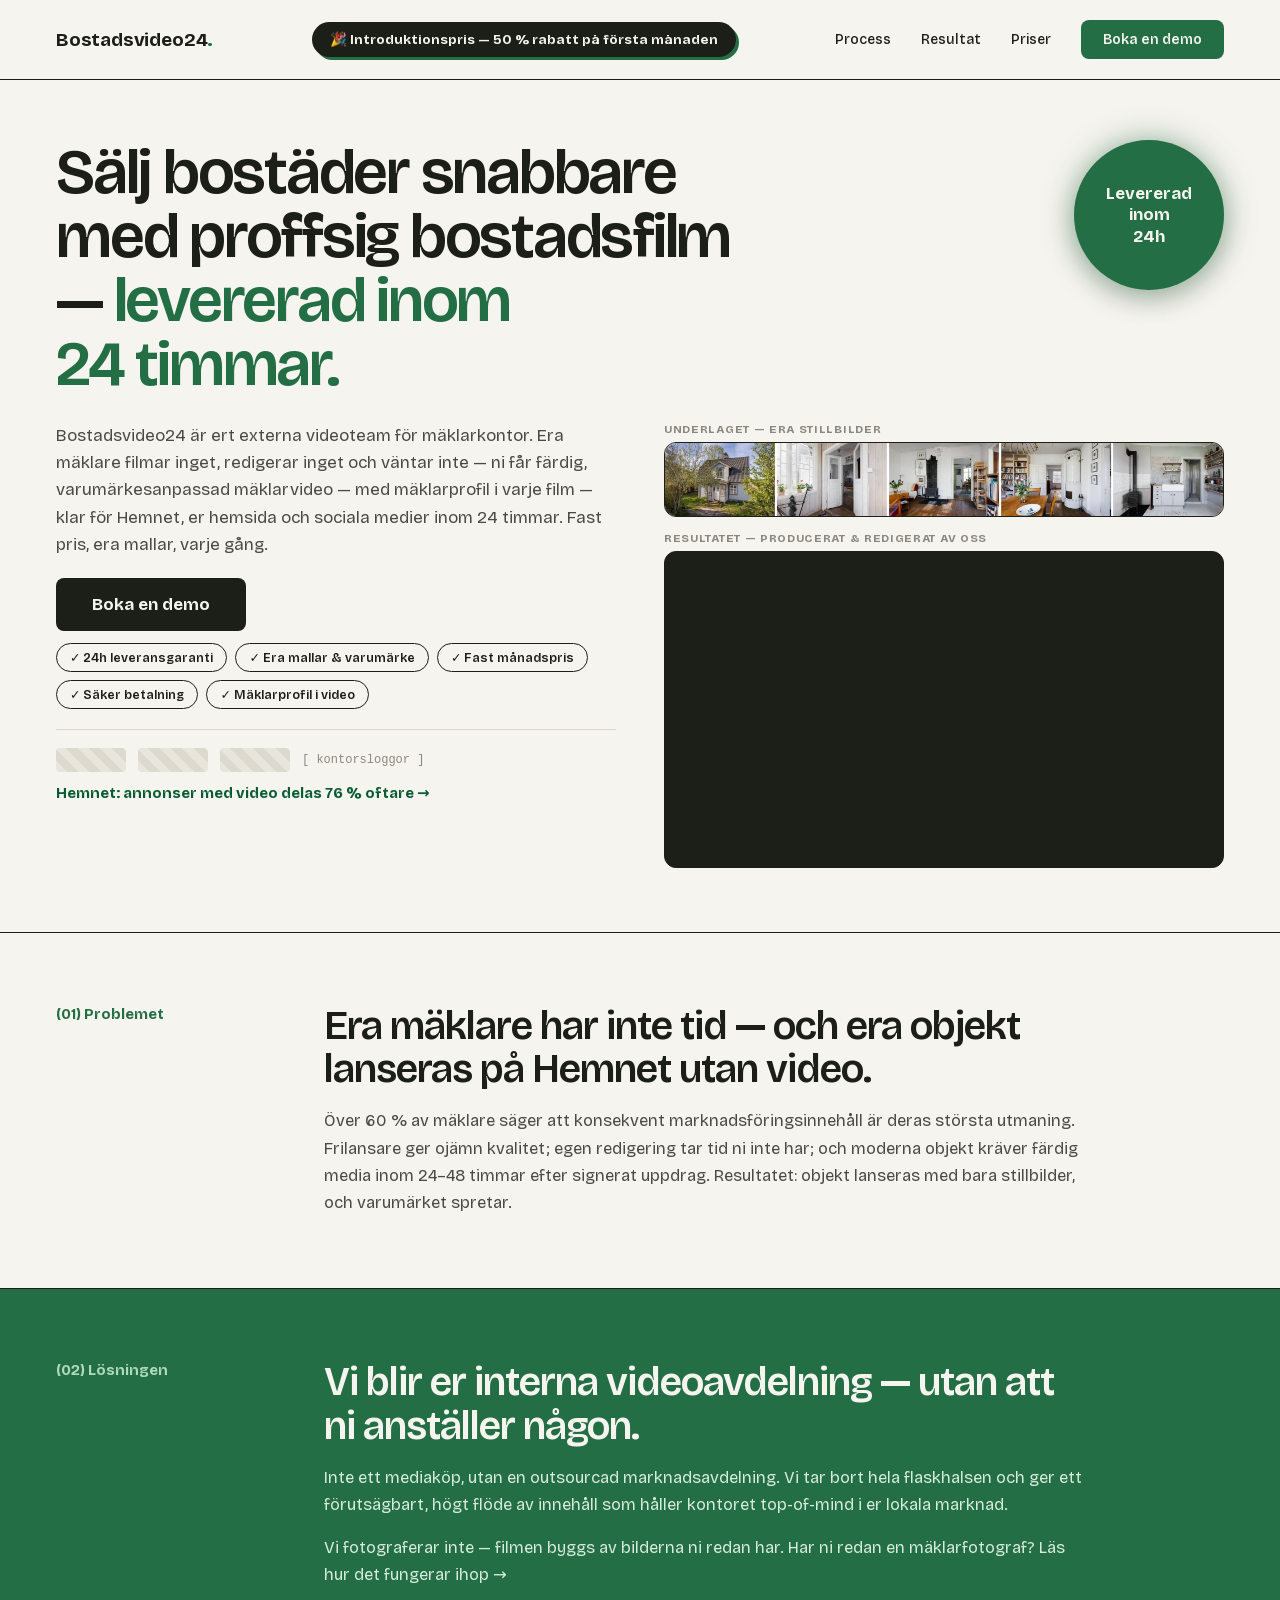
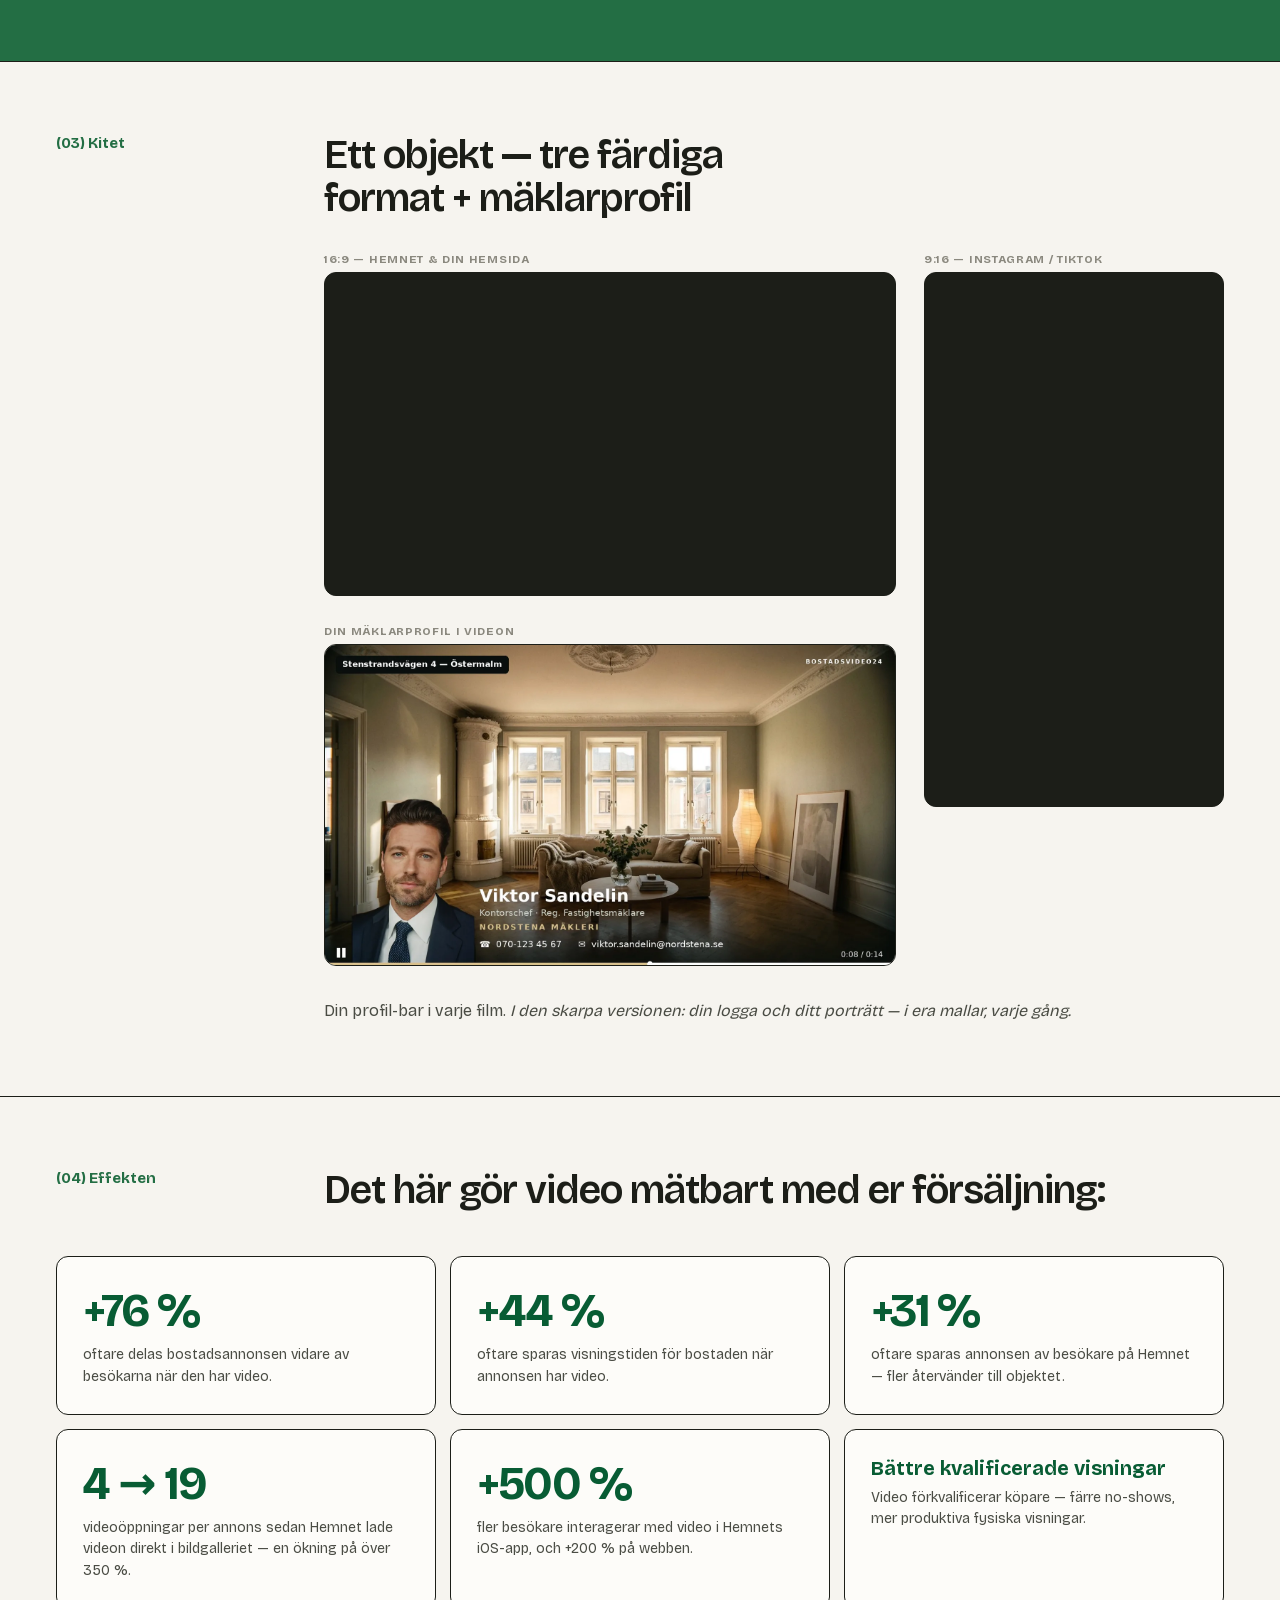
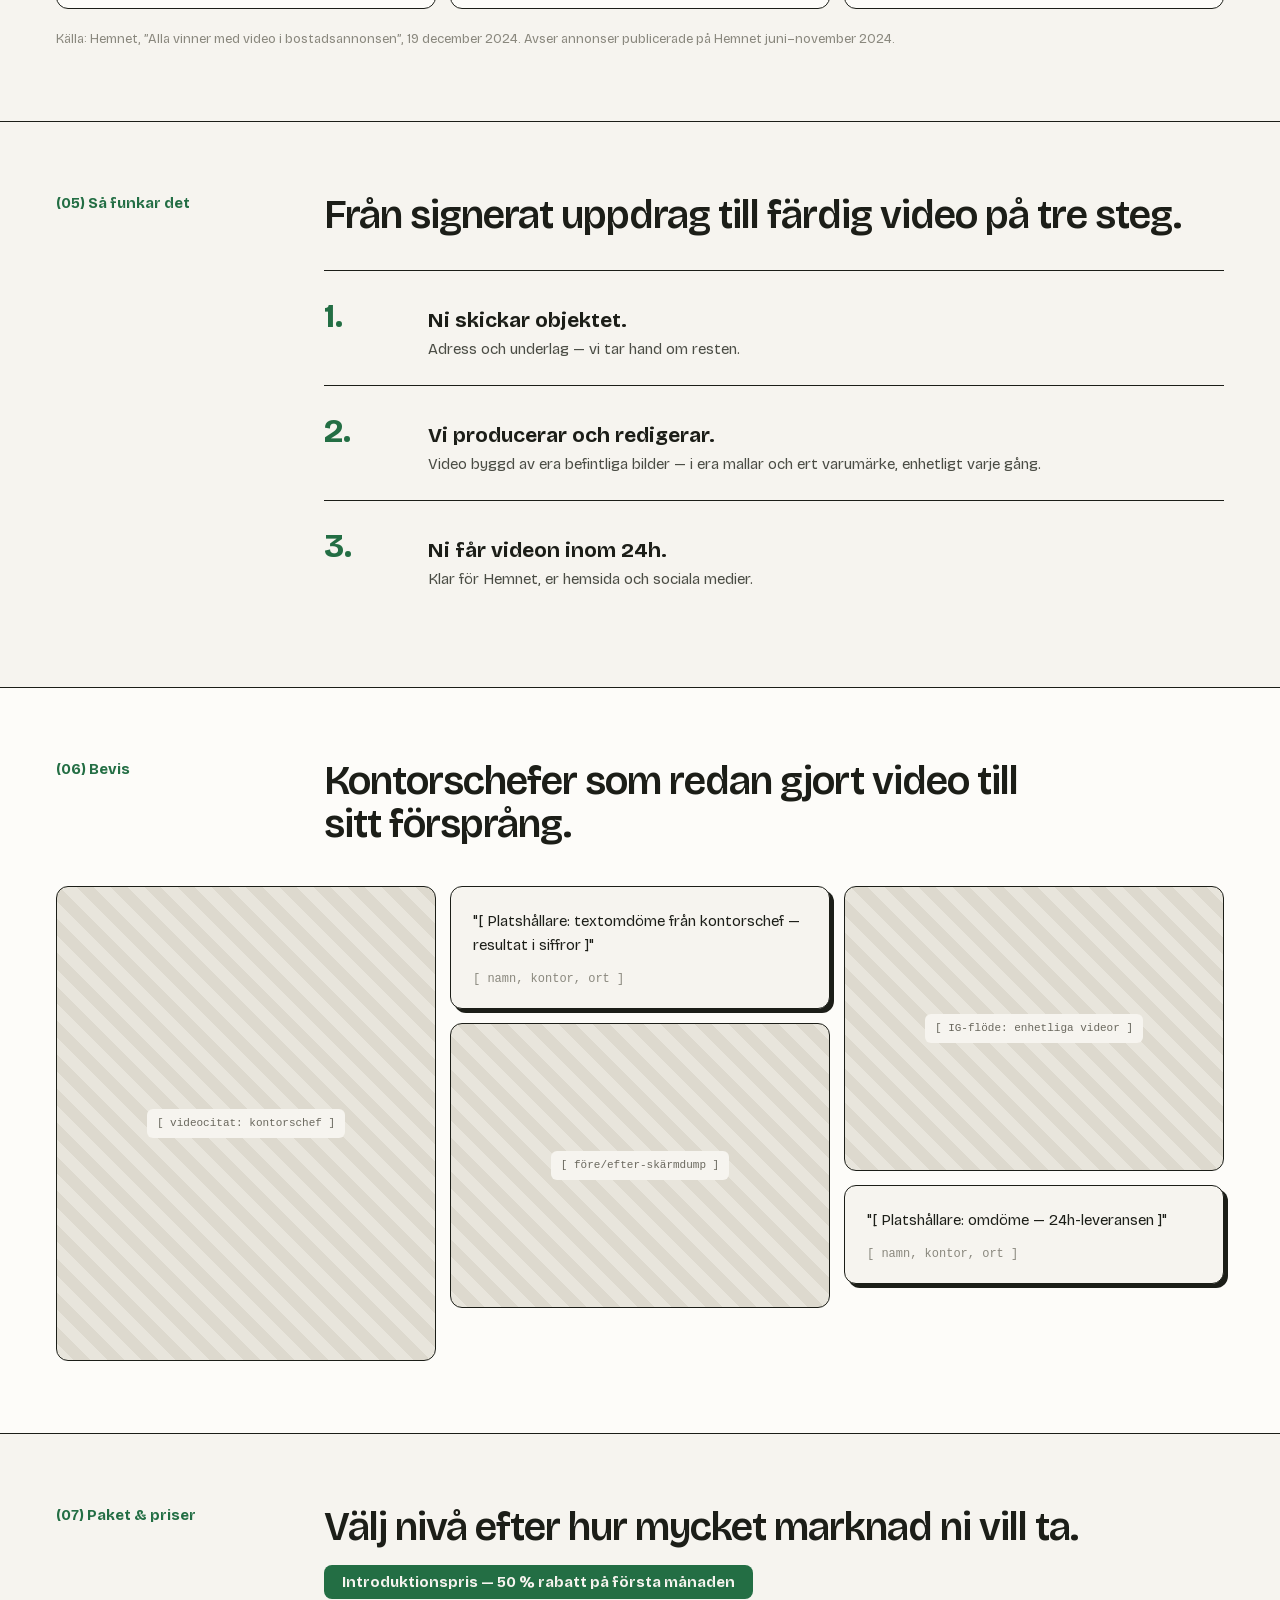
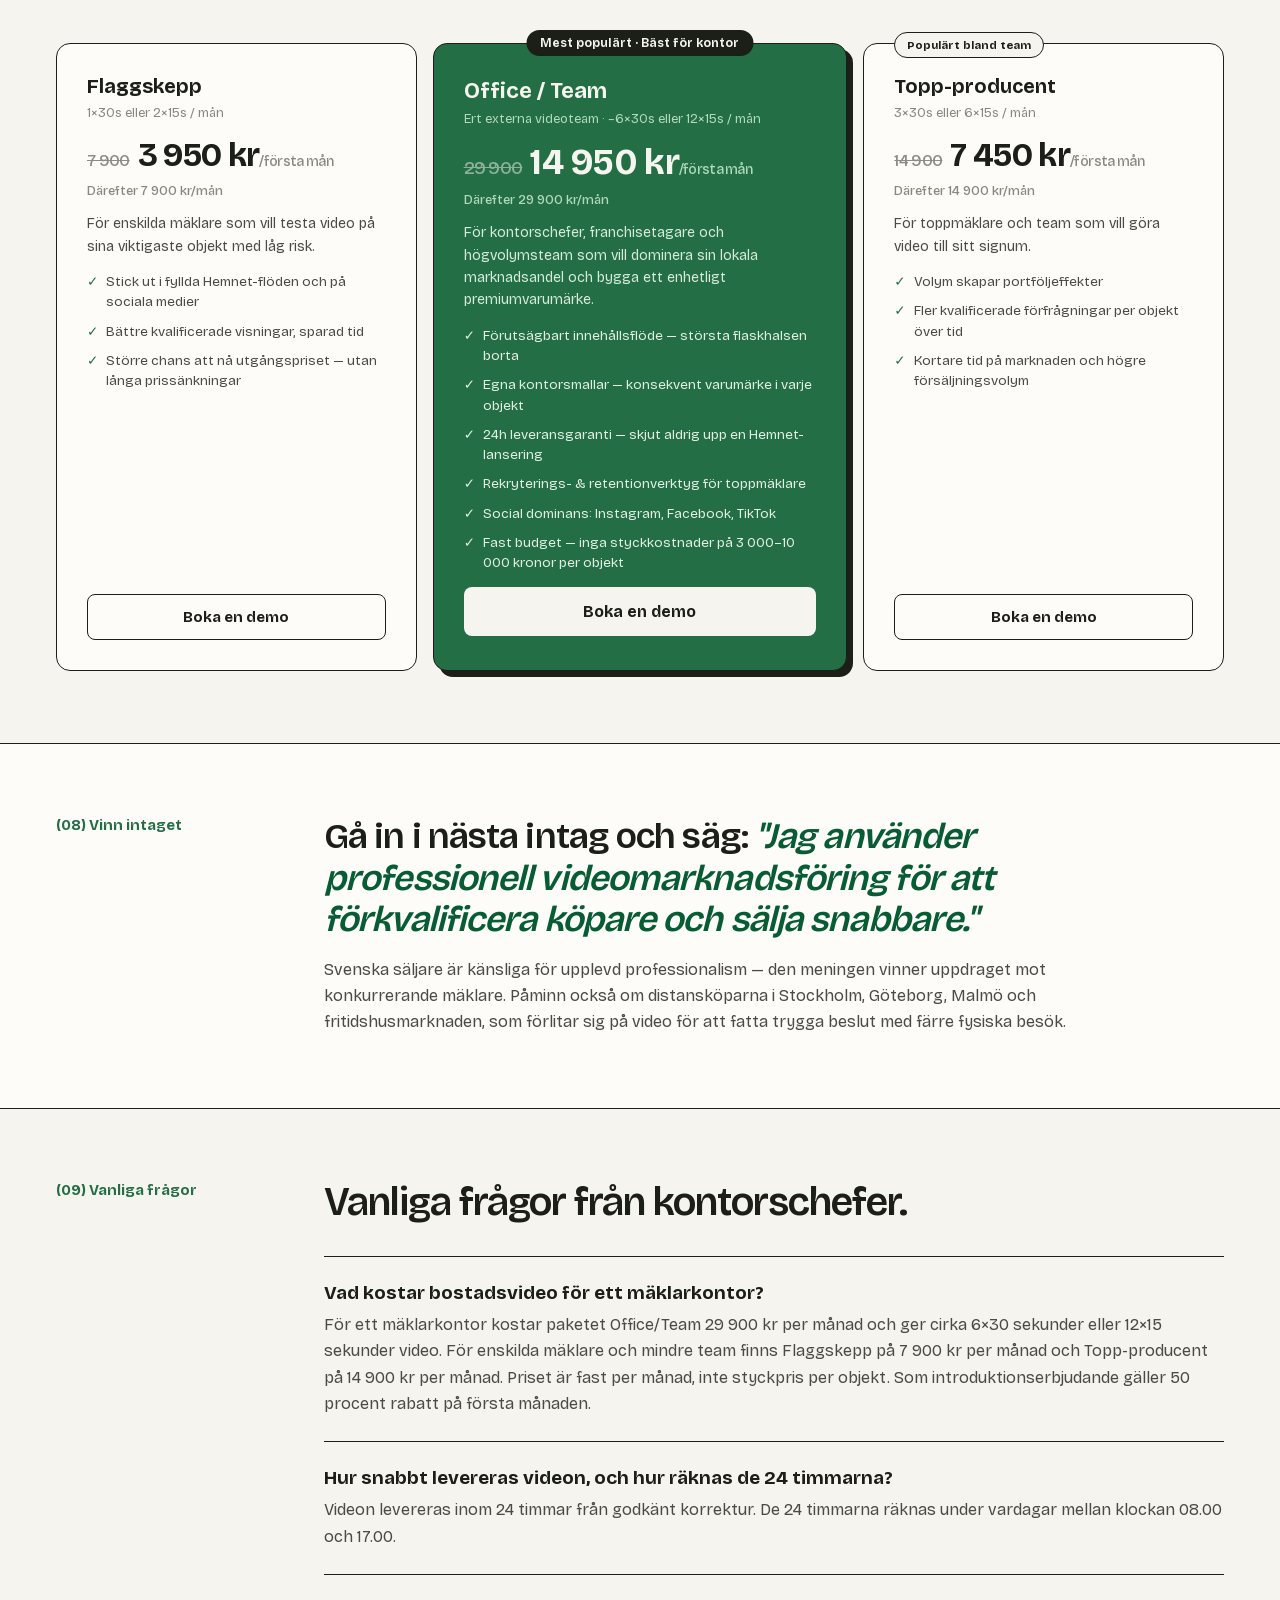
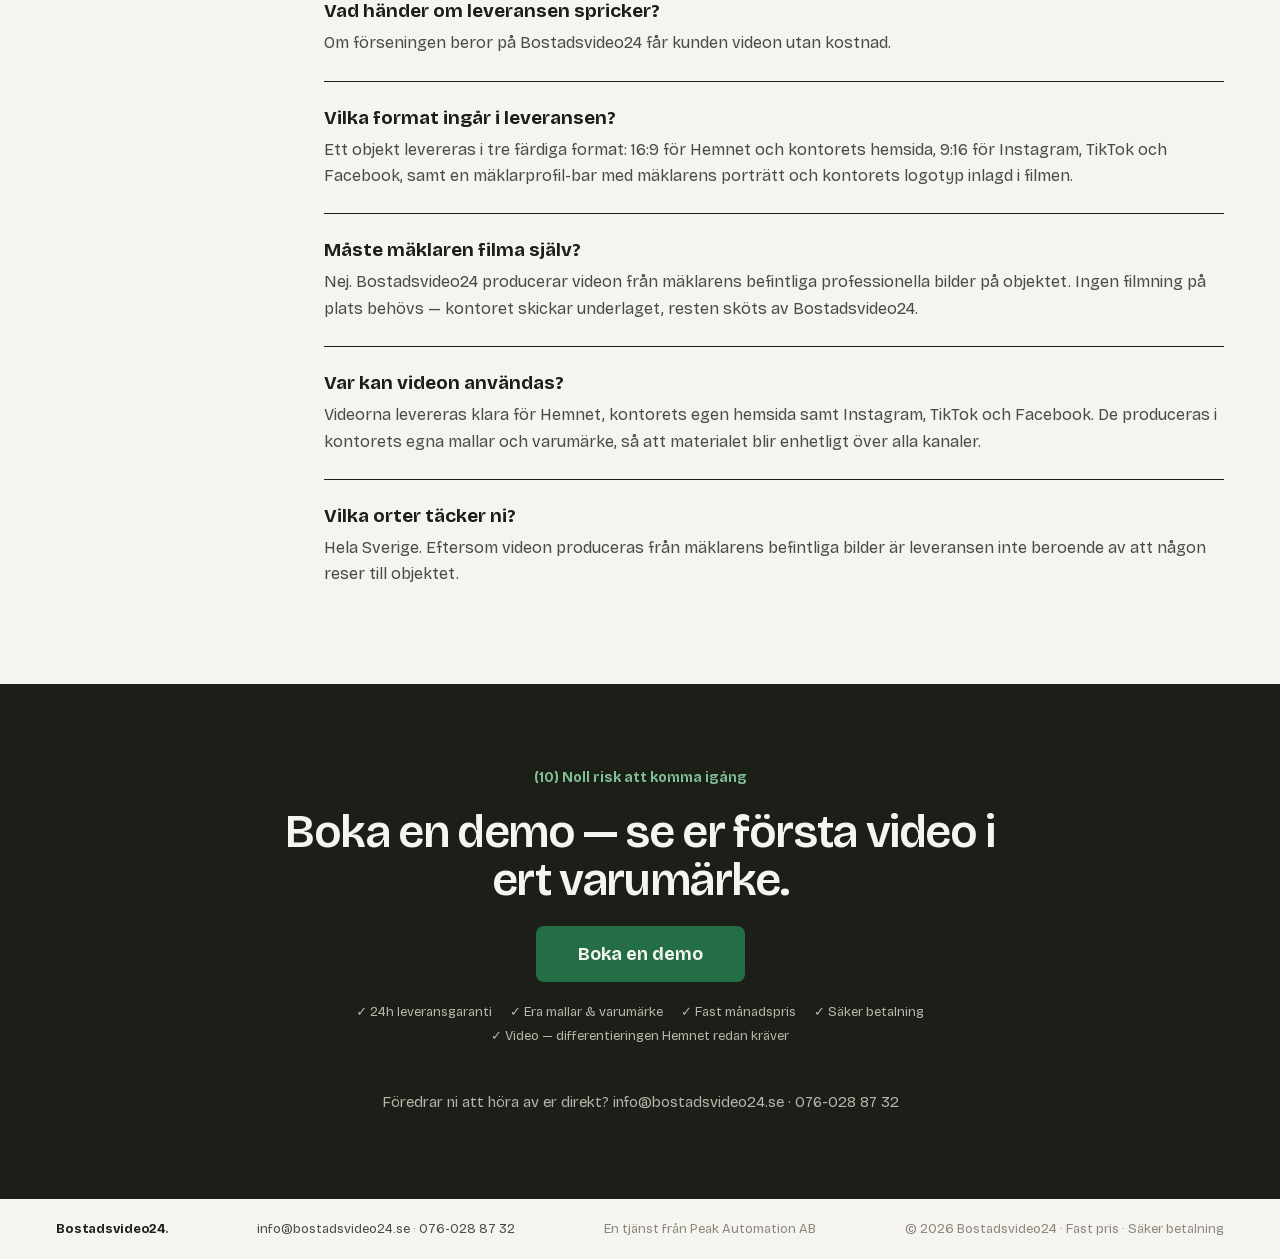
==== index.html @ c1317183 "Rensa sidfoten: bort med Mäklarfotograf-länk, adress och org.nr Länken "Mäklarfotograf" utan sammanh" ====
<!DOCTYPE html>
<html lang="sv">
<head>
<meta charset="utf-8">
<meta name="viewport" content="width=device-width, initial-scale=1">
<title>Bostadsfilm &amp; mäklarvideo inom 24 timmar | Bostadsvideo24</title>
<meta name="description" content="Ert externa videoteam för mäklarkontor. Färdig bostadsfilm och mäklarvideo för Hemnet och sociala medier inom 24 timmar. Fast månadspris från 7 900 kr.">
<link rel="canonical" href="https://www.bostadsvideo24.se/">
<meta property="og:type" content="website">
<meta property="og:locale" content="sv_SE">
<meta property="og:site_name" content="Bostadsvideo24">
<meta property="og:url" content="https://www.bostadsvideo24.se/">
<meta property="og:title" content="Bostadsfilm &amp; mäklarvideo inom 24 timmar | Bostadsvideo24">
<meta property="og:description" content="Ert externa videoteam för mäklarkontor. Färdig bostadsfilm och mäklarvideo för Hemnet och sociala medier inom 24 timmar. Fast månadspris.">
<meta property="og:image" content="https://www.bostadsvideo24.se/assets/img/og.jpg">
<meta property="og:image:width" content="1200">
<meta property="og:image:height" content="630">
<meta property="og:image:alt" content="Bostadsvideo24 — bostadsvideo på 24 timmar, ert externa videoteam för mäklarkontor">
<meta name="twitter:card" content="summary_large_image">
<meta name="twitter:title" content="Bostadsfilm &amp; mäklarvideo inom 24 timmar | Bostadsvideo24">
<meta name="twitter:description" content="Ert externa videoteam för mäklarkontor. Färdig bostadsfilm och mäklarvideo för Hemnet och sociala medier inom 24 timmar.">
<meta name="twitter:image" content="https://www.bostadsvideo24.se/assets/img/og.jpg">
<link rel="icon" href="data:image/svg+xml,%3Csvg xmlns='http://www.w3.org/2000/svg' viewBox='0 0 32 32'%3E%3Crect width='32' height='32' rx='8' fill='%232e7d4f'/%3E%3Ctext x='16' y='22' font-family='sans-serif' font-size='14' font-weight='700' fill='%23f6f4ef' text-anchor='middle'%3E24%3C/text%3E%3C/svg%3E">
<link rel="preload" href="assets/fonts/bricolage-grotesque-latin.woff2" as="font" type="font/woff2" crossorigin>
<link rel="stylesheet" href="assets/css/style.css">
<script type="text/javascript">
(function (C, A, L) { let p = function (a, ar) { a.q.push(ar); }; let d = C.document; C.Cal = C.Cal || function () { let cal = C.Cal; let ar = arguments; if (!cal.loaded) { cal.ns = {}; cal.q = cal.q || []; d.head.appendChild(d.createElement("script")).src = A; cal.loaded = true; } if (ar[0] === L) { const api = function () { p(api, arguments); }; const namespace = ar[1]; api.q = api.q || []; if(typeof namespace === "string"){cal.ns[namespace] = cal.ns[namespace] || api;p(cal.ns[namespace], ar);p(cal, ["initNamespace", namespace]);} else p(cal, ar); return;} p(cal, ar); }; })(window, "https://app.cal.com/embed/embed.js", "init");
Cal("init", "strategimote-bostadsvideo24", {origin:"https://app.cal.com"});
Cal.config = Cal.config || {};
Cal.config.forwardQueryParams = true;
Cal.ns["strategimote-bostadsvideo24"]("ui", {"cssVarsPerTheme":{"light":{"cal-brand":"#241d7b"},"dark":{"cal-brand":"#fafafa"}},"hideEventTypeDetails":false,"layout":"month_view"});
</script>

<!--
  sameAs saknas — lägg in LinkedIn-företagssidan i Organization-blocket när den finns.
  Rapport 1 pekade ut LinkedIn som en av de tre första inlänkarna att skaffa.
-->
<script type="application/ld+json">
{
  "@context": "https://schema.org",
  "@graph": [
    {
      "@type": ["Organization", "LocalBusiness"],
      "@id": "https://www.bostadsvideo24.se/#organization",
      "name": "Bostadsvideo24",
      "url": "https://www.bostadsvideo24.se/",
      "description": "Externt videoteam för svenska mäklarkontor. Producerar bostadsfilm och mäklarvideo från mäklarens befintliga stillbilder, med leverans inom 24 timmar till fast månadspris.",
      "logo": "https://www.bostadsvideo24.se/assets/img/og.jpg",
      "image": "https://www.bostadsvideo24.se/assets/img/og.jpg",
      "email": "info@bostadsvideo24.se",
      "telephone": "+46760288732",
      "address": {
        "@type": "PostalAddress",
        "streetAddress": "Metodvägen 2 B",
        "postalCode": "435 33",
        "addressLocality": "Mölnlycke",
        "addressRegion": "Västra Götalands län",
        "addressCountry": "SE"
      },
      "openingHoursSpecification": {
        "@type": "OpeningHoursSpecification",
        "dayOfWeek": ["Monday", "Tuesday", "Wednesday", "Thursday", "Friday"],
        "opens": "08:00",
        "closes": "17:00"
      },
      "parentOrganization": {
        "@type": "Organization",
        "name": "Peak Automation AB",
        "identifier": {
          "@type": "PropertyValue",
          "name": "Organisationsnummer",
          "value": "559555-6936"
        },
        "address": {
          "@type": "PostalAddress",
          "streetAddress": "Metodvägen 2 B",
          "postalCode": "435 33",
          "addressLocality": "Mölnlycke",
          "addressCountry": "SE"
        }
      },
      "areaServed": { "@type": "Country", "name": "Sverige" },
      "knowsLanguage": "sv-SE"
    },
    {
      "@type": "WebSite",
      "@id": "https://www.bostadsvideo24.se/#website",
      "url": "https://www.bostadsvideo24.se/",
      "name": "Bostadsvideo24",
      "inLanguage": "sv-SE",
      "publisher": { "@id": "https://www.bostadsvideo24.se/#organization" }
    },
    {
      "@type": "WebPage",
      "@id": "https://www.bostadsvideo24.se/#webpage",
      "url": "https://www.bostadsvideo24.se/",
      "name": "Bostadsfilm & mäklarvideo inom 24 timmar | Bostadsvideo24",
      "isPartOf": { "@id": "https://www.bostadsvideo24.se/#website" },
      "about": { "@id": "https://www.bostadsvideo24.se/#service" },
      "inLanguage": "sv-SE"
    },
    {
      "@type": "Service",
      "@id": "https://www.bostadsvideo24.se/#service",
      "name": "Bostadsfilm och mäklarvideo för mäklarkontor",
      "serviceType": "Bostadsvideo för mäklarkontor",
      "description": "Färdigredigerad bostadsfilm per objekt, producerad från mäklarens befintliga professionella stillbilder — ingen filmning på plats. Levereras inom 24 timmar i tre format: 16:9 för Hemnet och hemsida, 9:16 för Instagram, TikTok och Facebook, samt mäklarprofil i filmen. Produceras i kontorets egna mallar och varumärke.",
      "provider": { "@id": "https://www.bostadsvideo24.se/#organization" },
      "areaServed": { "@type": "Country", "name": "Sverige" },
      "audience": { "@type": "BusinessAudience", "name": "Mäklarkontor och fastighetsmäklare" },
      "hasOfferCatalog": {
        "@type": "OfferCatalog",
        "name": "Paket och priser",
        "itemListElement": [
          {
            "@type": "Offer",
            "name": "Flaggskepp",
            "description": "1×30 sekunder eller 2×15 sekunder per månad. För enskilda mäklare som vill testa video på sina viktigaste objekt.",
            "price": "7900",
            "priceCurrency": "SEK",
            "priceSpecification": {
              "@type": "UnitPriceSpecification",
              "price": "7900",
              "priceCurrency": "SEK",
              "unitCode": "MON",
              "referenceQuantity": { "@type": "QuantitativeValue", "value": 1, "unitCode": "MON" }
            }
          },
          {
            "@type": "Offer",
            "name": "Topp-producent",
            "description": "3×30 sekunder eller 6×15 sekunder per månad. För toppmäklare och team som vill göra video till sitt signum.",
            "price": "14900",
            "priceCurrency": "SEK",
            "priceSpecification": {
              "@type": "UnitPriceSpecification",
              "price": "14900",
              "priceCurrency": "SEK",
              "unitCode": "MON",
              "referenceQuantity": { "@type": "QuantitativeValue", "value": 1, "unitCode": "MON" }
            }
          },
          {
            "@type": "Offer",
            "name": "Office / Team",
            "description": "Ert externa videoteam. Cirka 6×30 sekunder eller 12×15 sekunder per månad. För kontorschefer, franchisetagare och högvolymsteam.",
            "price": "29900",
            "priceCurrency": "SEK",
            "priceSpecification": {
              "@type": "UnitPriceSpecification",
              "price": "29900",
              "priceCurrency": "SEK",
              "unitCode": "MON",
              "referenceQuantity": { "@type": "QuantitativeValue", "value": 1, "unitCode": "MON" }
            }
          }
        ]
      }
    },
    {
      "@type": "VideoObject",
      "@id": "https://www.bostadsvideo24.se/#video-16-9",
      "name": "Bostadsvideo i 16:9 för Hemnet och mäklarkontorets hemsida",
      "description": "Exempel på bostadsvideo i formatet 16:9, producerad av Bostadsvideo24 från mäklarens befintliga stillbilder på objektet. Levereras inom 24 timmar och är klar att publicera på Hemnet och kontorets egen hemsida.",
      "thumbnailUrl": "https://www.bostadsvideo24.se/assets/img/video-16-9-thumb.jpg",
      "uploadDate": "2026-07-07T15:40:48+00:00",
      "duration": "PT15S",
      "embedUrl": "https://iframe.mediadelivery.net/embed/699355/479fa1cf-1cf2-4050-913b-e73dc4c1669e",
      "inLanguage": "sv-SE",
      "publisher": { "@id": "https://www.bostadsvideo24.se/#organization" }
    },
    {
      "@type": "VideoObject",
      "@id": "https://www.bostadsvideo24.se/#video-9-16",
      "name": "Bostadsvideo i 9:16 för Instagram, TikTok och Facebook",
      "description": "Exempel på bostadsvideo i vertikalt format 9:16, producerad av Bostadsvideo24 från mäklarens befintliga stillbilder på objektet. Levereras tillsammans med 16:9-versionen inom 24 timmar.",
      "thumbnailUrl": "https://www.bostadsvideo24.se/assets/img/video-9-16-thumb.jpg",
      "uploadDate": "2026-07-07T15:42:21+00:00",
      "duration": "PT10S",
      "embedUrl": "https://iframe.mediadelivery.net/embed/699355/17a2db2c-a9d0-4f64-8f5c-353f22dd0bba",
      "inLanguage": "sv-SE",
      "publisher": { "@id": "https://www.bostadsvideo24.se/#organization" }
    },
    {
      "@type": "FAQPage",
      "@id": "https://www.bostadsvideo24.se/#faq",
      "isPartOf": { "@id": "https://www.bostadsvideo24.se/#webpage" },
      "mainEntity": [
        {
          "@type": "Question",
          "name": "Vad kostar bostadsvideo för ett mäklarkontor?",
          "acceptedAnswer": {
            "@type": "Answer",
            "text": "För ett mäklarkontor kostar paketet Office/Team 29 900 kr per månad och ger cirka 6×30 sekunder eller 12×15 sekunder video. För enskilda mäklare och mindre team finns Flaggskepp på 7 900 kr per månad och Topp-producent på 14 900 kr per månad. Priset är fast per månad, inte styckpris per objekt. Som introduktionserbjudande gäller 50 procent rabatt på första månaden."
          }
        },
        {
          "@type": "Question",
          "name": "Hur snabbt levereras videon, och hur räknas de 24 timmarna?",
          "acceptedAnswer": {
            "@type": "Answer",
            "text": "Videon levereras inom 24 timmar från godkänt korrektur. De 24 timmarna räknas under vardagar mellan klockan 08.00 och 17.00."
          }
        },
        {
          "@type": "Question",
          "name": "Vad händer om leveransen spricker?",
          "acceptedAnswer": {
            "@type": "Answer",
            "text": "Om förseningen beror på Bostadsvideo24 får kunden videon utan kostnad."
          }
        },
        {
          "@type": "Question",
          "name": "Vilka format ingår i leveransen?",
          "acceptedAnswer": {
            "@type": "Answer",
            "text": "Ett objekt levereras i tre färdiga format: 16:9 för Hemnet och kontorets hemsida, 9:16 för Instagram, TikTok och Facebook, samt en mäklarprofil-bar med mäklarens porträtt och kontorets logotyp inlagd i filmen."
          }
        },
        {
          "@type": "Question",
          "name": "Måste mäklaren filma själv?",
          "acceptedAnswer": {
            "@type": "Answer",
            "text": "Nej. Bostadsvideo24 producerar videon från mäklarens befintliga professionella bilder på objektet. Ingen filmning på plats behövs — kontoret skickar underlaget, resten sköts av Bostadsvideo24."
          }
        },
        {
          "@type": "Question",
          "name": "Var kan videon användas?",
          "acceptedAnswer": {
            "@type": "Answer",
            "text": "Videorna levereras klara för Hemnet, kontorets egen hemsida samt Instagram, TikTok och Facebook. De produceras i kontorets egna mallar och varumärke, så att materialet blir enhetligt över alla kanaler."
          }
        },
        {
          "@type": "Question",
          "name": "Vilka orter täcker ni?",
          "acceptedAnswer": {
            "@type": "Answer",
            "text": "Hela Sverige. Eftersom videon produceras från mäklarens befintliga bilder är leveransen inte beroende av att någon reser till objektet."
          }
        }
      ]
    }
  ]
}
</script>
</head>
<body>

<div class="page">

  <nav class="nav">
    <div class="logo">Bostadsvideo24<span class="logo-dot">.</span></div>
    <a href="#priser" class="nav-banner">🎉 Introduktionspris — 50 % rabatt på första månaden</a>
    <div class="nav-links">
      <a href="#process">Process</a><a href="#resultat">Resultat</a><a href="#priser">Priser</a>
      <a href="#boka" class="btn-nav"
         data-cal-link="stefan-vikstrom-peakmarketing/strategimote-bostadsvideo24"
         data-cal-namespace="strategimote-bostadsvideo24"
         data-cal-config='{"layout":"month_view","useSlotsViewOnSmallScreen":"true"}'>Boka en demo</a>
    </div>
  </nav>

  <!-- Hero -->
  <header class="hero">
    <div class="hero-inner">
      <div class="hero-top">
        <h1>Sälj bostäder snabbare med proffsig bostadsfilm — <em>levererad inom 24 timmar.</em></h1>
        <div class="badge-24h">Levererad<br>inom<br>24h</div>
      </div>
      <div class="hero-grid">
        <div class="hero-copy">
          <p class="hero-lead">Bostadsvideo24 är ert externa videoteam för mäklarkontor. Era mäklare filmar inget, redigerar inget och väntar inte — ni får färdig, varumärkesanpassad mäklarvideo — med mäklarprofil i varje film — klar för Hemnet, er hemsida och sociala medier inom 24 timmar. Fast pris, era mallar, varje gång.</p>
          <div class="hero-cta">
            <a href="#boka" class="btn-primary"
               data-cal-link="stefan-vikstrom-peakmarketing/strategimote-bostadsvideo24"
               data-cal-namespace="strategimote-bostadsvideo24"
               data-cal-config='{"layout":"month_view","useSlotsViewOnSmallScreen":"true"}'>Boka en demo</a>
            <div class="chip-row">
              <span class="chip">✓ 24h leveransgaranti</span>
              <span class="chip">✓ Era mallar &amp; varumärke</span>
              <span class="chip">✓ Fast månadspris</span>
              <span class="chip">✓ Säker betalning</span>
              <span class="chip">✓ Mäklarprofil i video</span>
            </div>
          </div>
          <div class="hero-proof">
            <div class="logo-strip">
              <div class="logo-ph"></div>
              <div class="logo-ph"></div>
              <div class="logo-ph"></div>
              <span class="ph-note">[ kontorsloggor ]</span>
            </div>
            <a href="#resultat" class="proof-link">Hemnet: annonser med video delas 76 % oftare →</a>
          </div>
        </div>
        <div class="hero-media">
          <div class="media-stack">
            <span class="media-label">Underlaget — era stillbilder</span>
            <picture>
              <source srcset="assets/img/stillbilder-underlag.webp" type="image/webp">
              <img src="assets/img/stillbilder-underlag.jpg" alt="Stillbilderna videon skapas från" class="media-img" width="3048" height="400" fetchpriority="high" decoding="async">
            </picture>
          </div>
          <div class="media-stack">
            <span class="media-label">Resultatet — producerat &amp; redigerat av oss</span>
            <div class="media-frame">
              <iframe src="https://iframe.mediadelivery.net/embed/699355/479fa1cf-1cf2-4050-913b-e73dc4c1669e" allow="autoplay; fullscreen; picture-in-picture; encrypted-media" allowfullscreen title="Resultatet — producerat och redigerat av oss" loading="lazy"></iframe>
            </div>
          </div>
        </div>
      </div>
    </div>
  </header>

  <!-- (01) Problemet -->
  <section class="section section-grid">
    <span class="section-label">(01) Problemet</span>
    <div class="section-body">
      <h2>Era mäklare har inte tid — och era objekt lanseras på Hemnet utan video.</h2>
      <p class="section-text">Över 60 % av mäklare säger att konsekvent marknadsföringsinnehåll är deras största utmaning. Frilansare ger ojämn kvalitet; egen redigering tar tid ni inte har; och moderna objekt kräver färdig media inom 24–48 timmar efter signerat uppdrag. Resultatet: objekt lanseras med bara stillbilder, och varumärket spretar.</p>
    </div>
  </section>

  <!-- (02) Lösningen -->
  <section class="section section-grid section--solution">
    <span class="section-label">(02) Lösningen</span>
    <div class="section-body">
      <h2>Vi blir er interna videoavdelning — utan att ni anställer någon.</h2>
      <p class="section-text">Inte ett mediaköp, utan en outsourcad marknadsavdelning. Vi tar bort hela flaskhalsen och ger ett förutsägbart, högt flöde av innehåll som håller kontoret top-of-mind i er lokala marknad.</p>
      <p class="section-text">Vi fotograferar inte — filmen byggs av bilderna ni redan har. <a href="/maklarfotograf">Har ni redan en mäklarfotograf? Läs hur det fungerar ihop →</a></p>
    </div>
  </section>

  <!-- (03) Kitet -->
  <section class="section">
    <div class="section-grid">
      <span class="section-label">(03) Kitet</span>
      <div class="kit-body">
        <h2>Ett objekt — tre färdiga format + mäklarprofil</h2>
        <div class="kit-grid">
          <div class="kit-col">
            <div class="media-stack">
              <span class="media-label">16:9 — Hemnet &amp; din hemsida</span>
              <div class="media-frame">
                <iframe src="https://iframe.mediadelivery.net/embed/699355/479fa1cf-1cf2-4050-913b-e73dc4c1669e" allow="autoplay; fullscreen; picture-in-picture; encrypted-media" allowfullscreen title="16:9 — Hemnet och hemsida" loading="lazy"></iframe>
              </div>
            </div>
            <div class="media-stack">
              <span class="media-label">Din mäklarprofil i videon</span>
              <picture>
                <source srcset="assets/img/maklarprofil-exempel.webp" type="image/webp">
                <img src="assets/img/maklarprofil-exempel.jpg" alt="Mäklarprofil i videon — exempel med profil-bar" class="media-img" width="1920" height="1080" loading="lazy" decoding="async">
              </picture>
            </div>
          </div>
          <div class="media-stack">
            <span class="media-label">9:16 — Instagram / TikTok</span>
            <div class="media-frame media-frame--vertical">
              <iframe src="https://iframe.mediadelivery.net/embed/699355/17a2db2c-a9d0-4f64-8f5c-353f22dd0bba" allow="autoplay; fullscreen; picture-in-picture; encrypted-media" allowfullscreen title="9:16 — Instagram och TikTok" loading="lazy"></iframe>
            </div>
          </div>
        </div>
        <p class="kit-note">Din profil-bar i varje film. <em>I den skarpa versionen: din logga och ditt porträtt — i era mallar, varje gång.</em></p>
      </div>
    </div>
  </section>

  <!-- (04) Effekten / siffermur -->
  <section id="resultat" class="section">
    <div class="section-grid stats-head">
      <span class="section-label">(04) Effekten</span>
      <h2>Det här gör video mätbart med er försäljning:</h2>
    </div>
    <div class="stats-grid">
      <div class="stat-card"><span class="stat-value">+76 %</span><span class="stat-desc">oftare delas bostadsannonsen vidare av besökarna när den har video.</span></div>
      <div class="stat-card"><span class="stat-value">+44 %</span><span class="stat-desc">oftare sparas visningstiden för bostaden när annonsen har video.</span></div>
      <div class="stat-card"><span class="stat-value">+31 %</span><span class="stat-desc">oftare sparas annonsen av besökare på Hemnet — fler återvänder till objektet.</span></div>
      <div class="stat-card"><span class="stat-value">4 → 19</span><span class="stat-desc">videoöppningar per annons sedan Hemnet lade videon direkt i bildgalleriet — en ökning på över 350 %.</span></div>
      <div class="stat-card"><span class="stat-value">+500 %</span><span class="stat-desc">fler besökare interagerar med video i Hemnets iOS-app, och +200 % på webben.</span></div>
      <div class="stat-card"><span class="stat-value stat-value--text">Bättre kvalificerade visningar</span><span class="stat-desc">Video förkvalificerar köpare — färre no-shows, mer produktiva fysiska visningar.</span></div>
    </div>
    <p class="stats-source">Källa: Hemnet, <a href="https://www.hemnet.se/artiklar/guider/2024/12/19/alla-vinner-med-video-i-bostadsannonsen" rel="nofollow noopener" target="_blank">”Alla vinner med video i bostadsannonsen”</a>, 19 december 2024. Avser annonser publicerade på Hemnet juni–november 2024.</p>
  </section>

  <!-- (05) Så funkar det -->
  <section id="process" class="section">
    <div class="section-grid">
      <span class="section-label">(05) Så funkar det</span>
      <div class="steps">
        <h2>Från signerat uppdrag till färdig video på tre steg.</h2>
        <div>
          <div class="step"><span class="step-num">1.</span><div><h3>Ni skickar objektet.</h3><p>Adress och underlag — vi tar hand om resten.</p></div></div>
          <div class="step"><span class="step-num">2.</span><div><h3>Vi producerar och redigerar.</h3><p>Video byggd av era befintliga bilder — i era mallar och ert varumärke, enhetligt varje gång.</p></div></div>
          <div class="step"><span class="step-num">3.</span><div><h3>Ni får videon inom 24h.</h3><p>Klar för Hemnet, er hemsida och sociala medier.</p></div></div>
        </div>
      </div>
    </div>
  </section>

  <!-- (06) Bevis / wall of love -->
  <section class="section section--card-bg">
    <div class="section-grid wall-head">
      <span class="section-label">(06) Bevis</span>
      <h2>Kontorschefer som redan gjort video till sitt försprång.</h2>
    </div>
    <div class="wall-grid">
      <div class="ph-block ph-block--45"><span class="ph-tag">[ videocitat: kontorschef ]</span></div>
      <div class="wall-col">
        <div class="quote-card"><p>"[ Platshållare: textomdöme från kontorschef — resultat i siffror ]"</p><span class="quote-attr">[ namn, kontor, ort ]</span></div>
        <div class="ph-block ph-block--43"><span class="ph-tag">[ före/efter-skärmdump ]</span></div>
      </div>
      <div class="wall-col">
        <div class="ph-block ph-block--43"><span class="ph-tag">[ IG-flöde: enhetliga videor ]</span></div>
        <div class="quote-card"><p>"[ Platshållare: omdöme — 24h-leveransen ]"</p><span class="quote-attr">[ namn, kontor, ort ]</span></div>
      </div>
    </div>
  </section>

  <!-- (07) Paket & priser -->
  <section id="priser" class="section">
    <div class="section-grid pricing-head">
      <span class="section-label">(07) Paket &amp; priser</span>
      <h2>Välj nivå efter hur mycket marknad ni vill ta.<br><span class="offer-pill">Introduktionspris — 50 % rabatt på första månaden</span></h2>
    </div>
    <div class="pricing-grid">
      <div class="price-card">
        <div><h3>Flaggskepp</h3><span class="price-sub">1×30s eller 2×15s / mån</span></div>
        <div class="price-value"><span class="price-old">7 900</span>3 950 kr<span class="price-period">/första mån</span></div>
        <p class="price-then">Därefter 7 900 kr/mån</p>
        <p class="price-desc">För enskilda mäklare som vill testa video på sina viktigaste objekt med låg risk.</p>
        <ul class="price-list">
          <li><span class="check">✓</span>Stick ut i fyllda Hemnet-flöden och på sociala medier</li>
          <li><span class="check">✓</span>Bättre kvalificerade visningar, sparad tid</li>
          <li><span class="check">✓</span>Större chans att nå utgångspriset — utan långa prissänkningar</li>
        </ul>
        <a href="#boka" class="btn-outline"
           data-cal-link="stefan-vikstrom-peakmarketing/strategimote-bostadsvideo24"
           data-cal-namespace="strategimote-bostadsvideo24"
           data-cal-config='{"layout":"month_view","useSlotsViewOnSmallScreen":"true"}'>Boka en demo</a>
      </div>
      <div class="price-card price-card--featured">
        <span class="featured-tag">Mest populärt · Bäst för kontor</span>
        <div><h3>Office / Team</h3><span class="price-sub">Ert externa videoteam · ~6×30s eller 12×15s / mån</span></div>
        <div class="price-value"><span class="price-old">29 900</span>14 950 kr<span class="price-period">/första mån</span></div>
        <p class="price-then">Därefter 29 900 kr/mån</p>
        <p class="price-desc">För kontorschefer, franchisetagare och högvolymsteam som vill dominera sin lokala marknadsandel och bygga ett enhetligt premiumvarumärke.</p>
        <ul class="price-list">
          <li><span class="check">✓</span>Förutsägbart innehållsflöde — största flaskhalsen borta</li>
          <li><span class="check">✓</span>Egna kontorsmallar — konsekvent varumärke i varje objekt</li>
          <li><span class="check">✓</span>24h leveransgaranti — skjut aldrig upp en Hemnet-lansering</li>
          <li><span class="check">✓</span>Rekryterings- &amp; retentionverktyg för toppmäklare</li>
          <li><span class="check">✓</span>Social dominans: Instagram, Facebook, TikTok</li>
          <li><span class="check">✓</span>Fast budget — inga styckkostnader på 3 000–10 000 kronor per objekt</li>
        </ul>
        <a href="#boka" class="btn-featured"
           data-cal-link="stefan-vikstrom-peakmarketing/strategimote-bostadsvideo24"
           data-cal-namespace="strategimote-bostadsvideo24"
           data-cal-config='{"layout":"month_view","useSlotsViewOnSmallScreen":"true"}'>Boka en demo</a>
      </div>
      <div class="price-card">
        <span class="price-tag">Populärt bland team</span>
        <div><h3>Topp-producent</h3><span class="price-sub">3×30s eller 6×15s / mån</span></div>
        <div class="price-value"><span class="price-old">14 900</span>7 450 kr<span class="price-period">/första mån</span></div>
        <p class="price-then">Därefter 14 900 kr/mån</p>
        <p class="price-desc">För toppmäklare och team som vill göra video till sitt signum.</p>
        <ul class="price-list">
          <li><span class="check">✓</span>Volym skapar portföljeffekter</li>
          <li><span class="check">✓</span>Fler kvalificerade förfrågningar per objekt över tid</li>
          <li><span class="check">✓</span>Kortare tid på marknaden och högre försäljningsvolym</li>
        </ul>
        <a href="#boka" class="btn-outline"
           data-cal-link="stefan-vikstrom-peakmarketing/strategimote-bostadsvideo24"
           data-cal-namespace="strategimote-bostadsvideo24"
           data-cal-config='{"layout":"month_view","useSlotsViewOnSmallScreen":"true"}'>Boka en demo</a>
      </div>
    </div>
  </section>

  <!-- (08) Vinn intaget -->
  <section class="section section-grid section--card-bg pitch">
    <span class="section-label">(08) Vinn intaget</span>
    <div class="section-body">
      <h2>Gå in i nästa intag och säg: <em>"Jag använder professionell videomarknadsföring för att förkvalificera köpare och sälja snabbare."</em></h2>
      <p class="section-text">Svenska säljare är känsliga för upplevd professionalism — den meningen vinner uppdraget mot konkurrerande mäklare. Påminn också om distansköparna i Stockholm, Göteborg, Malmö och fritidshusmarknaden, som förlitar sig på video för att fatta trygga beslut med färre fysiska besök.</p>
    </div>
  </section>

  <!-- (09) Vanliga frågor -->
  <!--
    FAQ:n speglar FAQPage-blocket i <head> ord för ord. Ändrar du texten här
    måste JSON-LD ändras likadant — annars är markupen felaktig.
  -->
  <section id="fragor" class="section">
    <div class="section-grid">
      <span class="section-label">(09) Vanliga frågor</span>
      <div class="faq">
        <h2>Vanliga frågor från kontorschefer.</h2>
        <div>
          <div class="faq-item">
            <h3>Vad kostar bostadsvideo för ett mäklarkontor?</h3>
            <p>För ett mäklarkontor kostar paketet Office/Team 29 900 kr per månad och ger cirka 6×30 sekunder eller 12×15 sekunder video. För enskilda mäklare och mindre team finns Flaggskepp på 7 900 kr per månad och Topp-producent på 14 900 kr per månad. Priset är fast per månad, inte styckpris per objekt. Som introduktionserbjudande gäller 50 procent rabatt på första månaden.</p>
          </div>
          <div class="faq-item">
            <h3>Hur snabbt levereras videon, och hur räknas de 24 timmarna?</h3>
            <p>Videon levereras inom 24 timmar från godkänt korrektur. De 24 timmarna räknas under vardagar mellan klockan 08.00 och 17.00.</p>
          </div>
          <div class="faq-item">
            <h3>Vad händer om leveransen spricker?</h3>
            <p>Om förseningen beror på Bostadsvideo24 får kunden videon utan kostnad.</p>
          </div>
          <div class="faq-item">
            <h3>Vilka format ingår i leveransen?</h3>
            <p>Ett objekt levereras i tre färdiga format: 16:9 för Hemnet och kontorets hemsida, 9:16 för Instagram, TikTok och Facebook, samt en mäklarprofil-bar med mäklarens porträtt och kontorets logotyp inlagd i filmen.</p>
          </div>
          <div class="faq-item">
            <h3>Måste mäklaren filma själv?</h3>
            <p>Nej. Bostadsvideo24 producerar videon från mäklarens befintliga professionella bilder på objektet. Ingen filmning på plats behövs — kontoret skickar underlaget, resten sköts av Bostadsvideo24.</p>
          </div>
          <div class="faq-item">
            <h3>Var kan videon användas?</h3>
            <p>Videorna levereras klara för Hemnet, kontorets egen hemsida samt Instagram, TikTok och Facebook. De produceras i kontorets egna mallar och varumärke, så att materialet blir enhetligt över alla kanaler.</p>
          </div>
          <div class="faq-item">
            <h3>Vilka orter täcker ni?</h3>
            <p>Hela Sverige. Eftersom videon produceras från mäklarens befintliga bilder är leveransen inte beroende av att någon reser till objektet.</p>
          </div>
        </div>
      </div>
    </div>
  </section>

  <!-- (10) Avslutande CTA -->
  <section id="boka" class="final-cta">
    <div class="final-cta-inner">
      <span class="section-label">(10) Noll risk att komma igång</span>
      <h2>Boka en demo — se er första video i ert varumärke.</h2>
      <a href="#boka" class="btn-cta"
         data-cal-link="stefan-vikstrom-peakmarketing/strategimote-bostadsvideo24"
         data-cal-namespace="strategimote-bostadsvideo24"
         data-cal-config='{"layout":"month_view","useSlotsViewOnSmallScreen":"true"}'>Boka en demo</a>
      <div class="cta-chips">
        <span>✓ 24h leveransgaranti</span><span>✓ Era mallar &amp; varumärke</span><span>✓ Fast månadspris</span><span>✓ Säker betalning</span><span>✓ Video — differentieringen Hemnet redan kräver</span>
      </div>
      <!--
        JS-fri reservväg. Sidans sex knappar är alla <a href="#boka"> med
        data-cal-link. Blockeras app.cal.com/embed/embed.js av en
        företagsbrandvägg eller annonsblockerare gör alla sex exakt en sak:
        scrollar hit. Utan raden nedan finns då ingen väg att höra av sig —
        och ingen kontaktuppgift alls i markupen för en LLM att citera.
      -->
      <p class="cta-fallback">
        Föredrar ni att höra av er direkt?
        <a href="mailto:info@bostadsvideo24.se">info@bostadsvideo24.se</a>
        · <a href="tel:+46760288732">076-028 87 32</a>
      </p>
    </div>
  </section>

  <footer class="footer">
    <span class="logo">Bostadsvideo24<span class="logo-dot">.</span></span>
    <span><a href="mailto:info@bostadsvideo24.se">info@bostadsvideo24.se</a> · <a href="tel:+46760288732">076-028 87 32</a></span>
    <span>En tjänst från Peak Automation AB</span>
    <span>© 2026 Bostadsvideo24 · Fast pris · Säker betalning</span>
  </footer>

</div>

</body>
</html>
---- assets/css/style.css ----
/* ============================================================
   Bostadsvideo24 — Landningssida
   Implementerad från Claude Design: "Bostadsvideo24 Landningssida 1c"
   ============================================================ */

/* ---------- Typsnitt (lokalt, variabelt 200–800) ---------- */
@font-face {
  font-family: 'Bricolage Grotesque';
  font-style: normal;
  font-weight: 200 800;
  font-stretch: 100%;
  font-display: swap;
  src: url("../fonts/bricolage-grotesque-vietnamese.woff2") format('woff2');
  unicode-range: U+0102-0103, U+0110-0111, U+0128-0129, U+0168-0169, U+01A0-01A1, U+01AF-01B0, U+0300-0301, U+0303-0304, U+0308-0309, U+0323, U+0329, U+1EA0-1EF9, U+20AB;
}
@font-face {
  font-family: 'Bricolage Grotesque';
  font-style: normal;
  font-weight: 200 800;
  font-stretch: 100%;
  font-display: swap;
  src: url("../fonts/bricolage-grotesque-latin-ext.woff2") format('woff2');
  unicode-range: U+0100-02BA, U+02BD-02C5, U+02C7-02CC, U+02CE-02D7, U+02DD-02FF, U+0304, U+0308, U+0329, U+1D00-1DBF, U+1E00-1E9F, U+1EF2-1EFF, U+2020, U+20A0-20AB, U+20AD-20C0, U+2113, U+2C60-2C7F, U+A720-A7FF;
}
@font-face {
  font-family: 'Bricolage Grotesque';
  font-style: normal;
  font-weight: 200 800;
  font-stretch: 100%;
  font-display: swap;
  src: url("../fonts/bricolage-grotesque-latin.woff2") format('woff2');
  unicode-range: U+0000-00FF, U+0131, U+0152-0153, U+02BB-02BC, U+02C6, U+02DA, U+02DC, U+0304, U+0308, U+0329, U+2000-206F, U+20AC, U+2122, U+2191, U+2193, U+2212, U+2215, U+FEFF, U+FFFD;
}

/* ---------- Designvariabler ---------- */
:root {
  --bg: #f6f4ef;
  --bg-card: #fdfcf9;
  --ink: #1c1e18;
  --muted: #4a4c44;
  --faint: #8a887e;
  --hairline: #d9d6cc;
  --footer-muted: #b8b6ac;
  --accent: oklch(0.48 0.1 155);
  --accent-deep: oklch(0.42 0.1 155);
  --accent-pale: oklch(0.85 0.06 155);
  --accent-paler: oklch(0.92 0.03 155);
  --accent-palest: oklch(0.94 0.02 155);
  --accent-glow: oklch(0.75 0.09 155);
  --border: 1.5px solid var(--ink);
  --radius: 12px;
}

/* ---------- Bas ---------- */
* { box-sizing: border-box; }
html { scroll-behavior: smooth; }
body {
  margin: 0;
  background: var(--bg);
  font-family: 'Bricolage Grotesque', system-ui, sans-serif;
  color: var(--ink);
}
a { color: inherit; text-decoration: none; }
a:hover { opacity: .85; }
img { max-width: 100%; height: auto; }

.page { max-width: 1280px; margin: 0 auto; background: var(--bg); }

/* ---------- Nav ---------- */
.nav {
  display: flex; align-items: center; justify-content: space-between;
  padding: 20px 56px; border-bottom: var(--border); gap: 16px; flex-wrap: wrap;
}
.logo { font-weight: 700; font-size: 19px; letter-spacing: -0.01em; }
.logo-dot { color: var(--accent); }
.nav-links { display: flex; align-items: center; gap: 30px; font-size: 14px; font-weight: 500; }
.btn-nav {
  background: var(--accent); color: var(--bg);
  padding: 11px 22px; border-radius: 8px; font-weight: 600;
}
.nav-banner {
  background: var(--ink); color: var(--bg);
  padding: 9px 18px; border-radius: 99px;
  font-size: 13.5px; font-weight: 700; white-space: nowrap;
  box-shadow: 3px 3px 0 var(--accent);
}
.nav-banner:hover {
  opacity: 1; transform: translate(1px, 1px);
  box-shadow: 2px 2px 0 var(--accent);
}
@media (max-width: 1180px) {
  .nav-banner { order: 1; flex-basis: 100%; text-align: center; white-space: normal; }
}

/* ---------- Knappar & chips ---------- */
.btn-primary {
  align-self: flex-start; background: var(--ink); color: var(--bg);
  padding: 16px 36px; border-radius: 8px; font-weight: 700; font-size: 17px;
  transition: background .18s ease;
}
.btn-primary:hover { background: var(--accent); opacity: 1; }
.chip {
  border: 1px solid var(--ink); border-radius: 99px;
  padding: 6px 13px; font-size: 12.5px; font-weight: 600;
}

/* ---------- Hero ---------- */
.hero { padding: 60px 56px 64px; border-bottom: var(--border); }
.hero-inner { display: flex; flex-direction: column; gap: 26px; }
.hero-top { display: flex; justify-content: space-between; align-items: flex-start; gap: 40px; }
.hero h1 {
  margin: 0; font-size: 64px; line-height: 1.0; letter-spacing: -0.035em;
  font-weight: 600; max-width: 17ch; text-wrap: pretty;
}
.hero h1 em { font-style: normal; color: var(--accent); }
.badge-24h {
  flex: none; width: 150px; height: 150px; border-radius: 99px;
  background: var(--accent); color: var(--bg);
  display: flex; align-items: center; justify-content: center; text-align: center;
  font-size: 17px; font-weight: 700; line-height: 1.25;
  box-shadow: 0 0 32px oklch(0.48 0.1 155 / 0.45), 0 10px 24px rgba(28, 30, 24, 0.18);
  animation: badgeSway 6s ease-in-out infinite;
}
@keyframes badgeSway {
  0% { transform: rotate(-6deg); }
  50% { transform: rotate(10deg); }
  100% { transform: rotate(-6deg); }
}
.hero-grid { display: grid; grid-template-columns: 1fr 1fr; gap: 48px; align-items: start; }
.hero-copy { display: flex; flex-direction: column; gap: 20px; }
.hero-lead { margin: 0; font-size: 17px; line-height: 1.6; color: var(--muted); text-wrap: pretty; }
.hero-cta { display: flex; flex-direction: column; gap: 12px; }
.chip-row { display: flex; flex-wrap: wrap; gap: 8px; }
.hero-proof {
  display: flex; flex-direction: column; gap: 12px;
  border-top: 1px solid var(--hairline); padding-top: 18px;
}
.logo-strip { display: flex; align-items: center; gap: 12px; }
.logo-ph {
  width: 70px; height: 24px; border-radius: 4px;
  background: repeating-linear-gradient(45deg, #e8e5dc 0 8px, #ddd9ce 8px 16px);
}
.ph-note { font-size: 12px; color: var(--faint); font-family: ui-monospace, monospace; }
.proof-link { font-size: 15px; font-weight: 700; color: var(--accent-deep); }
.hero-media { display: flex; flex-direction: column; gap: 14px; }
.media-stack { display: flex; flex-direction: column; gap: 6px; }
.media-label {
  font-size: 11.5px; font-weight: 700; letter-spacing: 0.06em;
  text-transform: uppercase; color: var(--faint);
}
.media-img { width: 100%; height: auto; display: block; border-radius: var(--radius); border: var(--border); }
.media-frame {
  border-radius: var(--radius); overflow: hidden; border: var(--border);
  background: var(--ink); position: relative; padding-top: 56.25%;
}
.media-frame iframe {
  position: absolute; top: 50%; left: 0; width: 100%; height: 133.34%;
  transform: translateY(-50%); border: 0;
}
.media-frame--vertical { padding-top: 177.78%; }
.media-frame--vertical iframe {
  top: 0; height: 100%; transform: none;
}

/* ---------- Sektioner ---------- */
.section { padding: 72px 56px; border-bottom: var(--border); }
.section-grid { display: grid; grid-template-columns: 220px 1fr; gap: 48px; }
.section-label { font-size: 15px; font-weight: 700; color: var(--accent); }
.section h2 {
  margin: 0; font-size: 40px; line-height: 1.08; letter-spacing: -0.025em;
  font-weight: 600; text-wrap: pretty;
}
.section-body { display: flex; flex-direction: column; gap: 16px; max-width: 760px; }
.section-text { margin: 0; font-size: 16.5px; line-height: 1.65; color: var(--muted); text-wrap: pretty; }
[id] { scroll-margin-top: 20px; }

/* Lösningen (grön sektion) */
.section--solution { background: var(--accent); color: var(--bg); }
.section--solution .section-label { color: var(--accent-pale); }
.section--solution .section-text { color: var(--accent-paler); }

/* Ljus kortbakgrund */
.section--card-bg { background: var(--bg-card); }

/* ---------- Kitet ---------- */
.kit-body { display: flex; flex-direction: column; gap: 32px; }
.kit-body h2 { max-width: 20ch; }
.kit-grid { display: grid; grid-template-columns: 1fr 300px; gap: 28px; align-items: start; }
.kit-col { display: flex; flex-direction: column; gap: 28px; }
.kit-note { margin: 0; font-size: 16px; line-height: 1.6; color: var(--muted); }

/* ---------- Siffermur ---------- */
.stats-head { margin-bottom: 44px; }
.stats-grid { display: grid; grid-template-columns: repeat(3, 1fr); gap: 14px; }
.crumbs { font-size: 13px; color: var(--faint); margin-bottom: 22px; display: flex; gap: 8px; }
.crumbs a { color: var(--muted); text-underline-offset: 3px; }
.crumbs a:hover { color: var(--accent-deep); }

.stats-source { margin: 20px 0 0; font-size: 13px; line-height: 1.6; color: var(--faint); }
.stats-source a { color: inherit; text-underline-offset: 3px; }
.stats-source a:hover { color: var(--accent-deep); }
.stat-card {
  border: var(--border); border-radius: var(--radius); padding: 26px;
  display: flex; flex-direction: column; gap: 6px; background: var(--bg-card);
}
.stat-value { font-size: 46px; font-weight: 700; letter-spacing: -0.03em; color: var(--accent-deep); }
.stat-value--text { font-size: 20px; line-height: 1.25; letter-spacing: 0; }
.stat-desc { font-size: 14px; line-height: 1.55; color: var(--muted); }

/* ---------- Process ---------- */
.steps h2 { margin-bottom: 32px; }
.step {
  display: grid; grid-template-columns: 80px 1fr; gap: 24px;
  padding: 24px 0; border-top: var(--border); align-items: baseline;
}
.step-num { font-size: 34px; font-weight: 700; color: var(--accent); }
.step h3 { margin: 0 0 4px; font-size: 21px; font-weight: 700; }
.step p { margin: 0; font-size: 15px; line-height: 1.6; color: var(--muted); }

/* ---------- FAQ ---------- */
.faq h2 { margin-bottom: 32px; }
.faq-item { padding: 24px 0; border-top: var(--border); }
.faq-item h3 { margin: 0 0 8px; font-size: 19px; font-weight: 700; text-wrap: balance; }
.faq-item p { margin: 0; font-size: 16px; line-height: 1.65; color: var(--muted); text-wrap: pretty; }

.cta-fallback { margin: 24px 0 0; font-size: 15px; line-height: 1.6; color: var(--footer-muted); }
.cta-fallback a { color: inherit; text-underline-offset: 3px; }
.cta-fallback a:hover { color: var(--accent-glow); }

/* ---------- Wall of love ---------- */
.wall-head { margin-bottom: 40px; }
.wall-grid { display: grid; grid-template-columns: repeat(3, 1fr); gap: 14px; align-items: start; }
.wall-col { display: flex; flex-direction: column; gap: 14px; }
.ph-block {
  border-radius: var(--radius); border: var(--border);
  background: repeating-linear-gradient(45deg, #e8e5dc 0 12px, #ddd9ce 12px 24px);
  display: flex; align-items: center; justify-content: center; padding: 14px;
}
.ph-block--45 { aspect-ratio: 4 / 5; }
.ph-block--43 { aspect-ratio: 4 / 3; }
.ph-tag {
  font: 500 11px/1.6 ui-monospace, monospace; color: #6a685e;
  background: var(--bg); padding: 6px 10px; border-radius: 6px; text-align: center;
}
.quote-card {
  border: var(--border); border-radius: var(--radius); padding: 22px;
  background: var(--bg); box-shadow: 4px 4px 0 var(--ink);
}
.quote-card p { margin: 0 0 10px; font-size: 15px; line-height: 1.6; }
.quote-attr { font-size: 12px; color: var(--faint); font-family: ui-monospace, monospace; }

/* ---------- Priser ---------- */
.pricing-head { margin-bottom: 44px; }
.offer-pill {
  display: inline-block; margin-top: 16px; font-size: 15px; font-weight: 700;
  letter-spacing: 0; background: var(--accent); color: var(--bg);
  padding: 9px 18px; border-radius: 8px;
}
.pricing-grid { display: grid; grid-template-columns: 1fr 1.15fr 1fr; gap: 16px; align-items: stretch; }
.price-card {
  border: var(--border); border-radius: 14px; padding: 30px;
  background: var(--bg-card); display: flex; flex-direction: column; gap: 14px;
  position: relative;
}
.price-card h3 { margin: 0 0 4px; font-size: 20px; font-weight: 700; }
.price-sub { font-size: 13px; color: var(--faint); }
.price-value { font-size: 33px; font-weight: 700; letter-spacing: -0.02em; }
.price-old {
  text-decoration: line-through; opacity: .5; font-size: 0.5em;
  font-weight: 500; margin-right: 8px;
}
.price-period { font-size: 14px; font-weight: 500; color: var(--faint); }
.price-then { margin: -6px 0 0; font-size: 13px; font-weight: 500; color: var(--faint); }
.price-card--featured .price-then { color: var(--accent-pale); }
.price-desc { margin: 0; font-size: 14px; line-height: 1.6; color: var(--muted); }
.price-list {
  margin: 0; padding: 0; list-style: none;
  display: flex; flex-direction: column; gap: 9px;
  font-size: 13.5px; line-height: 1.5; color: var(--muted);
}
.price-list li { display: flex; gap: 8px; }
.check { color: var(--accent); font-weight: 700; }
.btn-outline {
  margin-top: auto; text-align: center; border: var(--border); color: var(--ink);
  padding: 13px 20px; border-radius: 8px; font-weight: 700; font-size: 15px;
}
.price-tag {
  position: absolute; top: -12px; left: 30px; background: var(--bg); color: var(--ink);
  font-size: 11.5px; font-weight: 700; padding: 5px 12px; border-radius: 99px;
  border: var(--border);
}

/* Utvald prisnivå */
.price-card--featured {
  padding: 34px 30px; background: var(--accent); color: var(--bg);
  box-shadow: 6px 6px 0 var(--ink);
}
.price-card--featured h3 { font-size: 22px; }
.price-card--featured .price-sub,
.price-card--featured .price-period { color: var(--accent-pale); }
.price-card--featured .price-value { font-size: 36px; }
.price-card--featured .price-desc { color: var(--accent-paler); }
.price-card--featured .price-list { color: var(--accent-palest); }
.price-card--featured .check { color: inherit; }
.featured-tag {
  position: absolute; top: -14px; left: 50%; transform: translateX(-50%);
  background: var(--ink); color: var(--bg); font-size: 12px; font-weight: 700;
  padding: 6px 14px; border-radius: 99px; white-space: nowrap;
}
.btn-featured {
  margin-top: auto; text-align: center; background: var(--bg); color: var(--ink);
  padding: 15px 20px; border-radius: 8px; font-weight: 700; font-size: 16px;
}

/* ---------- Pitch ---------- */
.pitch h2 { font-size: 36px; line-height: 1.15; }
.pitch h2 em { font-style: italic; color: var(--accent-deep); }
.pitch .section-body { max-width: 800px; }
.pitch .section-text { font-size: 16px; }

/* ---------- Avslutande CTA ---------- */
.final-cta {
  padding: 84px 56px; background: var(--ink); color: var(--bg); text-align: center;
}
.final-cta-inner {
  max-width: 740px; margin: 0 auto;
  display: flex; flex-direction: column; gap: 22px; align-items: center;
}
.final-cta .section-label { font-size: 14px; color: var(--accent-glow); }
.final-cta h2 {
  margin: 0; font-size: 46px; line-height: 1.05; letter-spacing: -0.03em;
  font-weight: 600; text-wrap: pretty;
}
.btn-cta {
  background: var(--accent); color: var(--bg);
  padding: 17px 42px; border-radius: 8px; font-weight: 700; font-size: 18px;
}
.cta-chips {
  display: flex; flex-wrap: wrap; justify-content: center;
  gap: 8px 18px; font-size: 13px; color: var(--footer-muted);
}

/* ---------- Sidfot ---------- */
.footer {
  display: flex; justify-content: space-between; gap: 12px; flex-wrap: wrap;
  padding: 22px 56px; font-size: 13px; color: var(--faint); border-top: var(--border);
}
.footer .logo { font-size: 13px; color: var(--ink); }
.footer a { color: var(--muted); text-underline-offset: 3px; }
.footer a:hover { color: var(--accent-deep); }

/* ============================================================
   Responsivt
   ============================================================ */
@media (max-width: 1100px) {
  .nav, .hero, .section, .final-cta, .footer { padding-left: 40px; padding-right: 40px; }
  .hero h1 { font-size: 54px; }
  .section h2 { font-size: 36px; }
  .section-grid { grid-template-columns: 180px 1fr; gap: 32px; }
}

@media (max-width: 960px) {
  .section-grid { grid-template-columns: 1fr; gap: 20px; }
  .hero-grid { grid-template-columns: 1fr; gap: 36px; }
  .stats-grid { grid-template-columns: repeat(2, 1fr); }
  .wall-grid { grid-template-columns: 1fr 1fr; }
  .pricing-grid { grid-template-columns: 1fr; max-width: 560px; margin: 0 auto; }
  .price-card--featured { order: -1; }
  .pricing-grid .price-card { margin-top: 18px; }
  .kit-grid { grid-template-columns: 1fr; }
  .kit-grid .media-frame--vertical { max-width: 320px; }
}

@media (max-width: 720px) {
  .nav { padding-top: 16px; padding-bottom: 16px; }
  .nav-links { gap: 18px; }
  .nav-links a:not(.btn-nav) { display: none; }
  .hero h1 { font-size: 42px; letter-spacing: -0.03em; }
  .hero-top { gap: 20px; }
  .badge-24h { width: 110px; height: 110px; font-size: 13.5px; }
  .section h2 { font-size: 30px; }
  .final-cta h2 { font-size: 34px; }
  .stat-value { font-size: 38px; }
  .wall-grid { grid-template-columns: 1fr; }
}

@media (max-width: 560px) {
  .nav, .hero, .section, .final-cta, .footer { padding-left: 20px; padding-right: 20px; }
  .hero { padding-top: 40px; padding-bottom: 48px; }
  .section { padding-top: 52px; padding-bottom: 52px; }
  .hero-top { flex-direction: column-reverse; align-items: flex-start; }
  .hero h1 { font-size: 36px; }
  .step { grid-template-columns: 56px 1fr; gap: 14px; }
  .footer { justify-content: center; text-align: center; }
}

/* ---------- Tillgänglighet ---------- */
@media (prefers-reduced-motion: reduce) {
  html { scroll-behavior: auto; }
  .badge-24h { animation: none; }
}
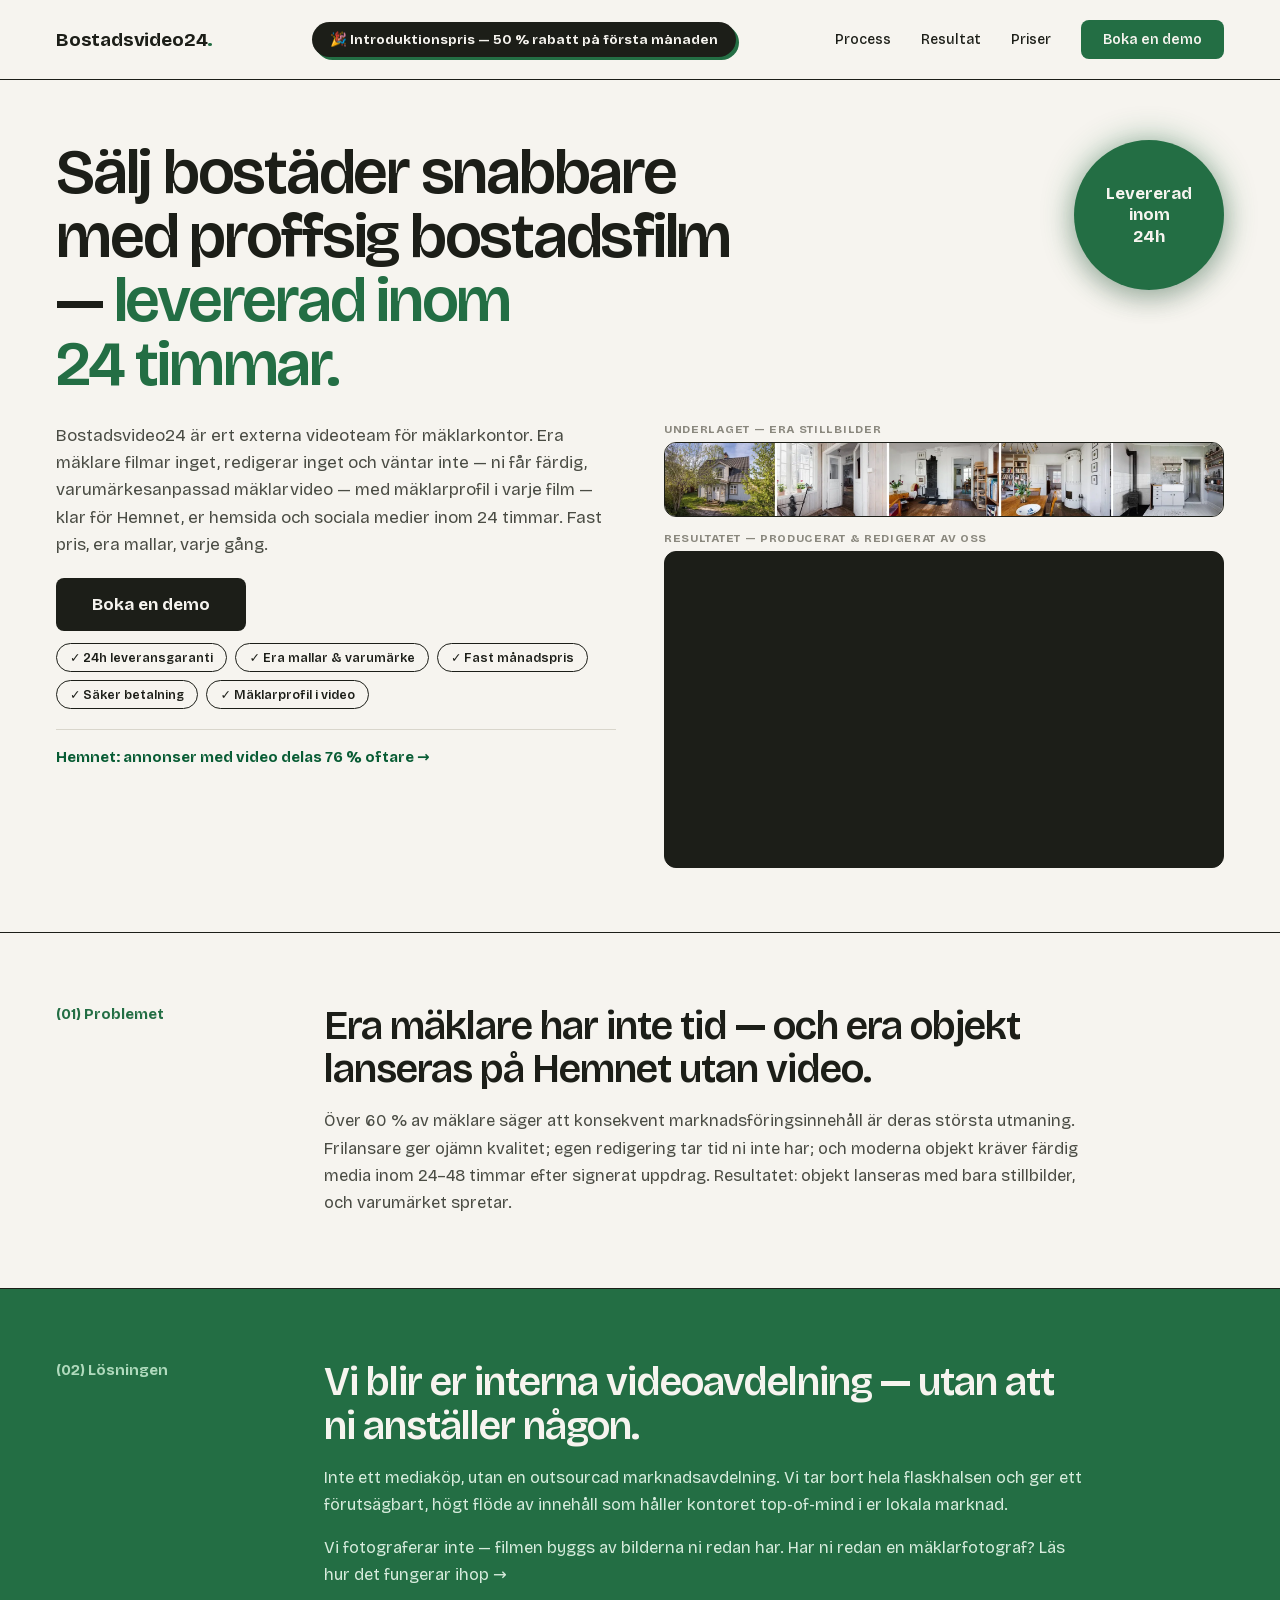
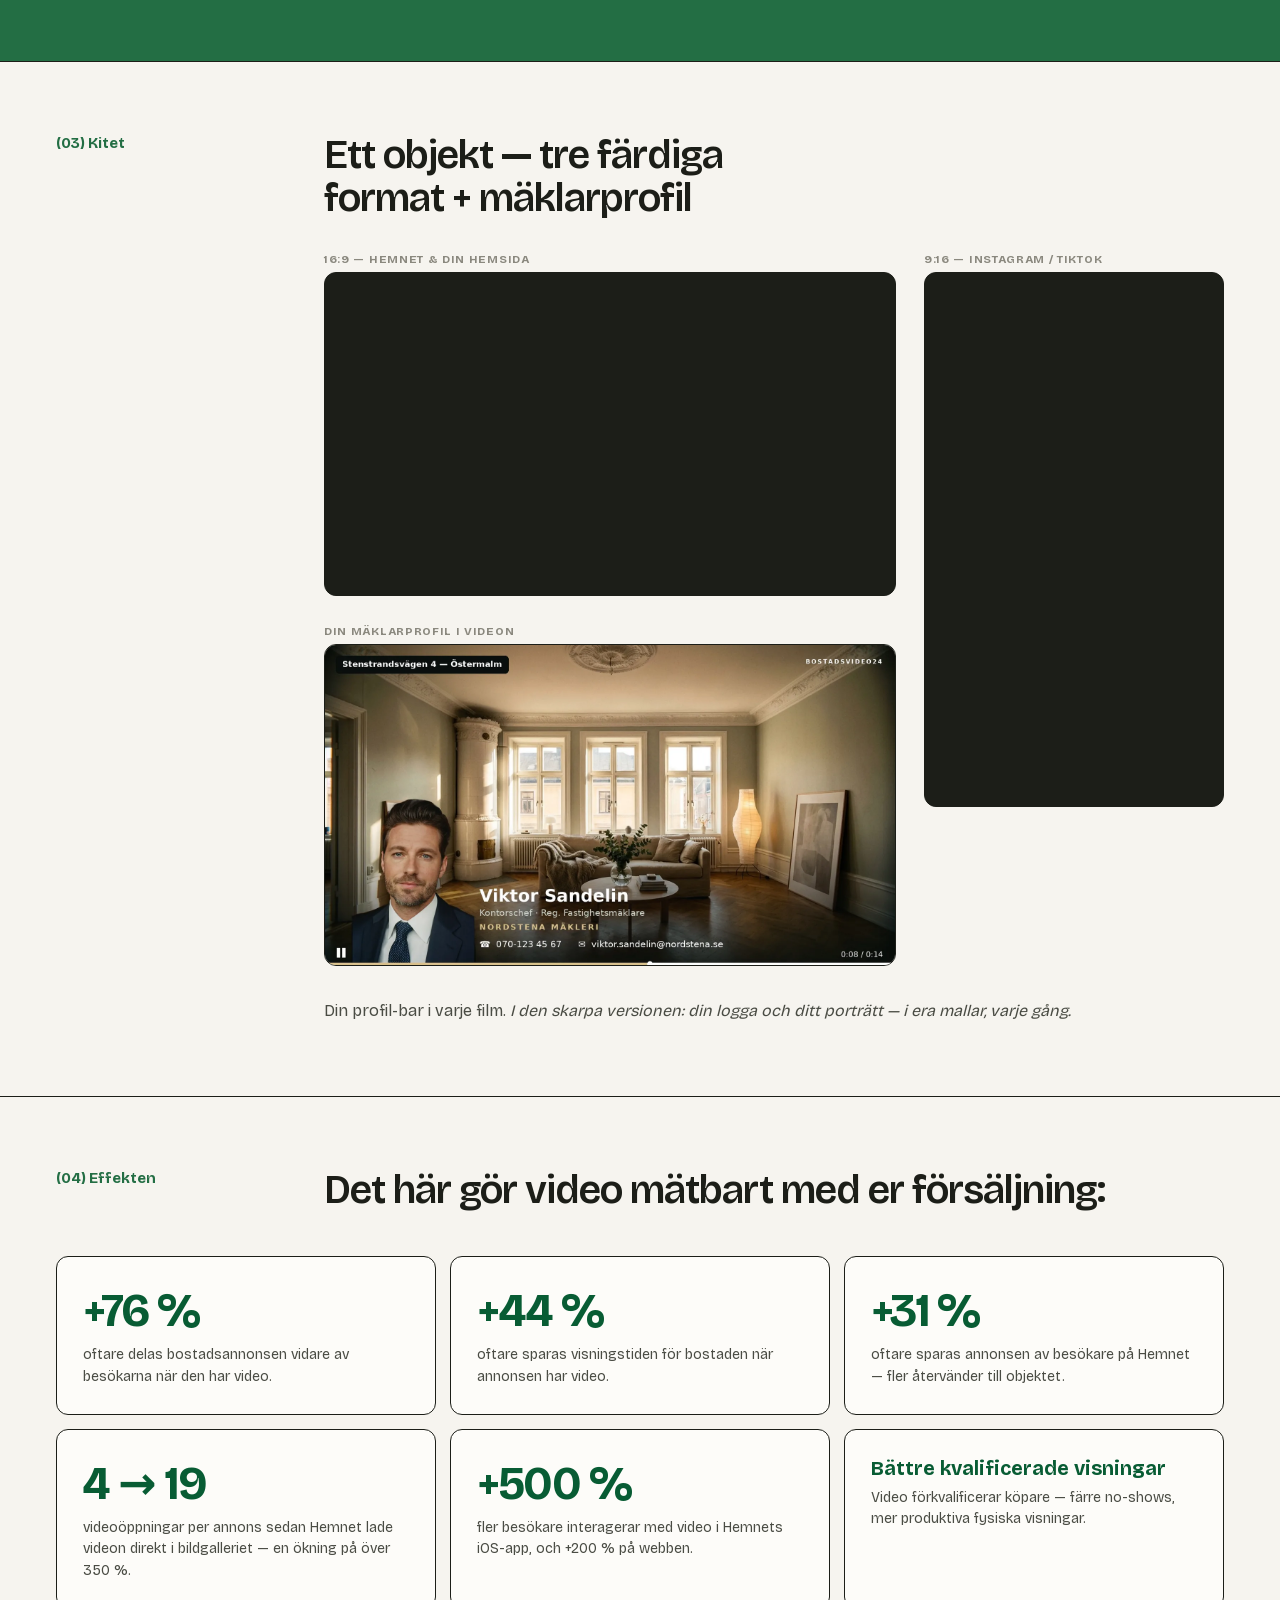
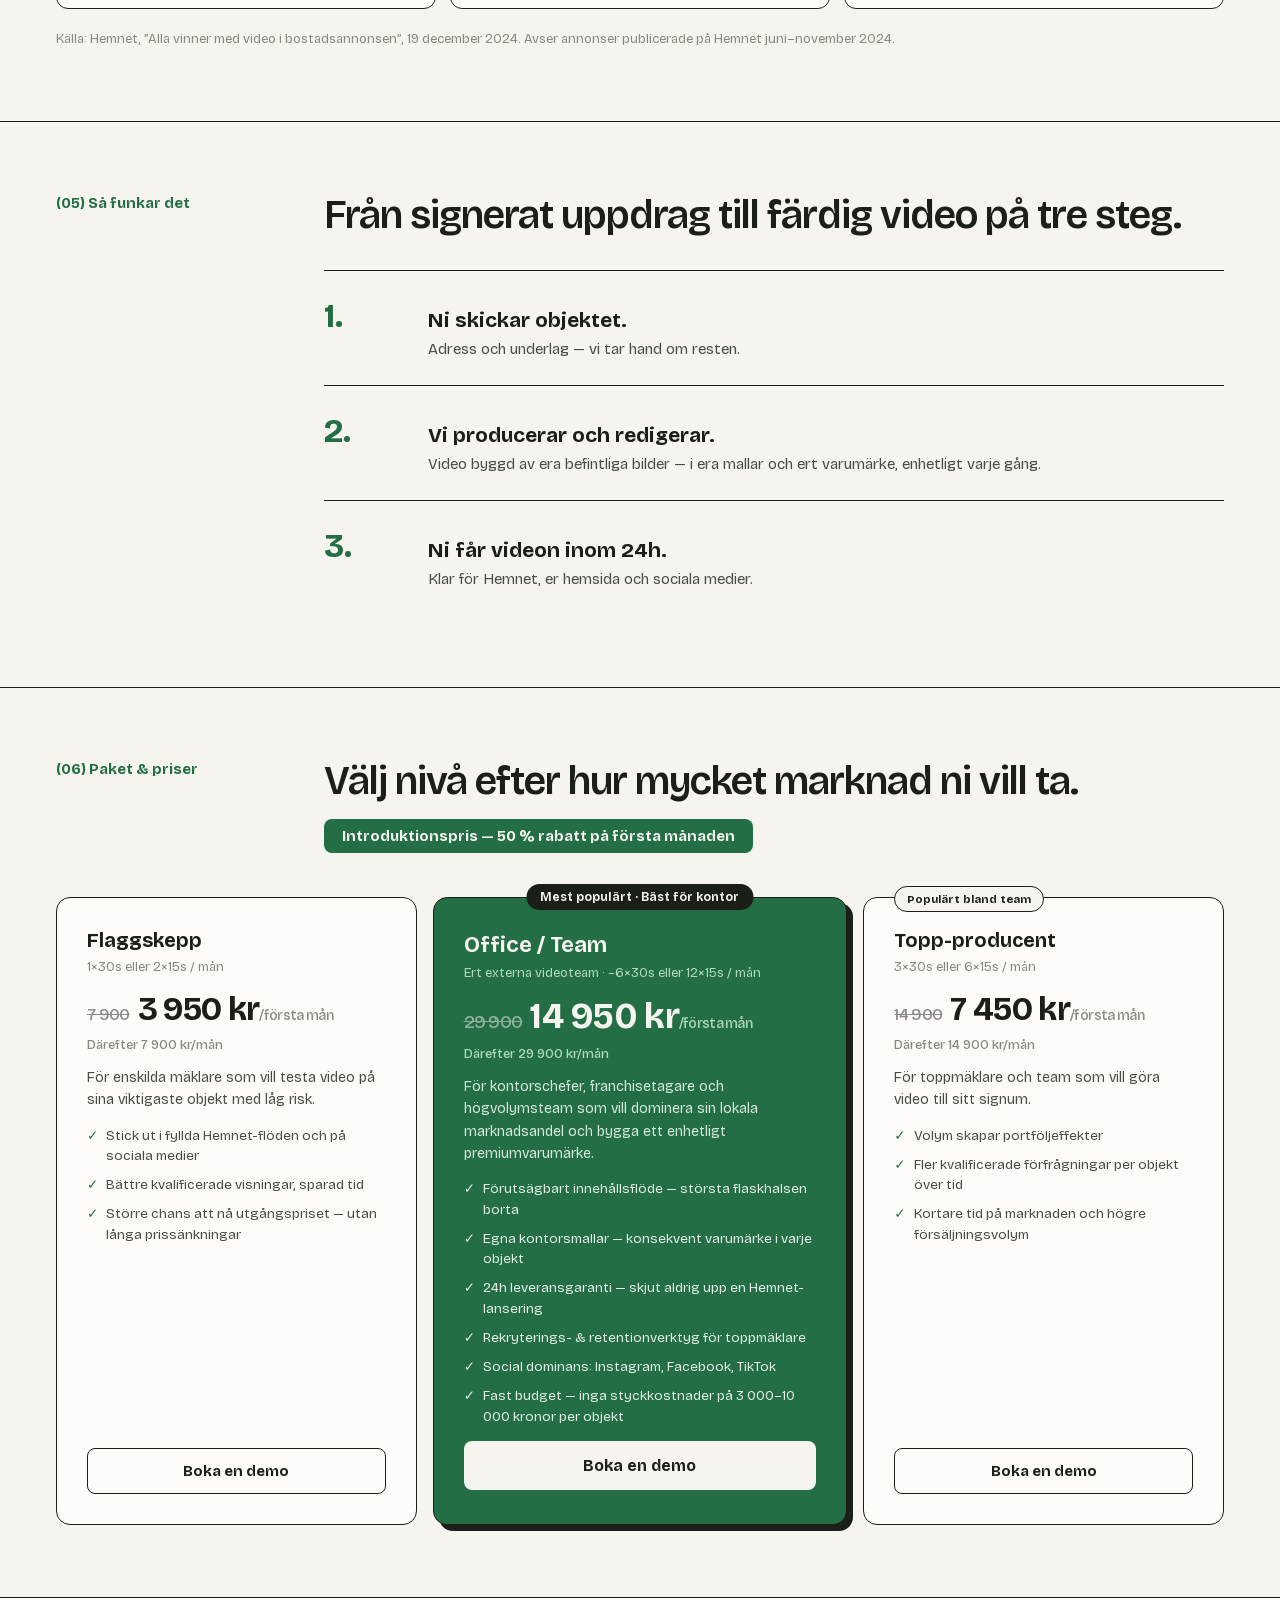
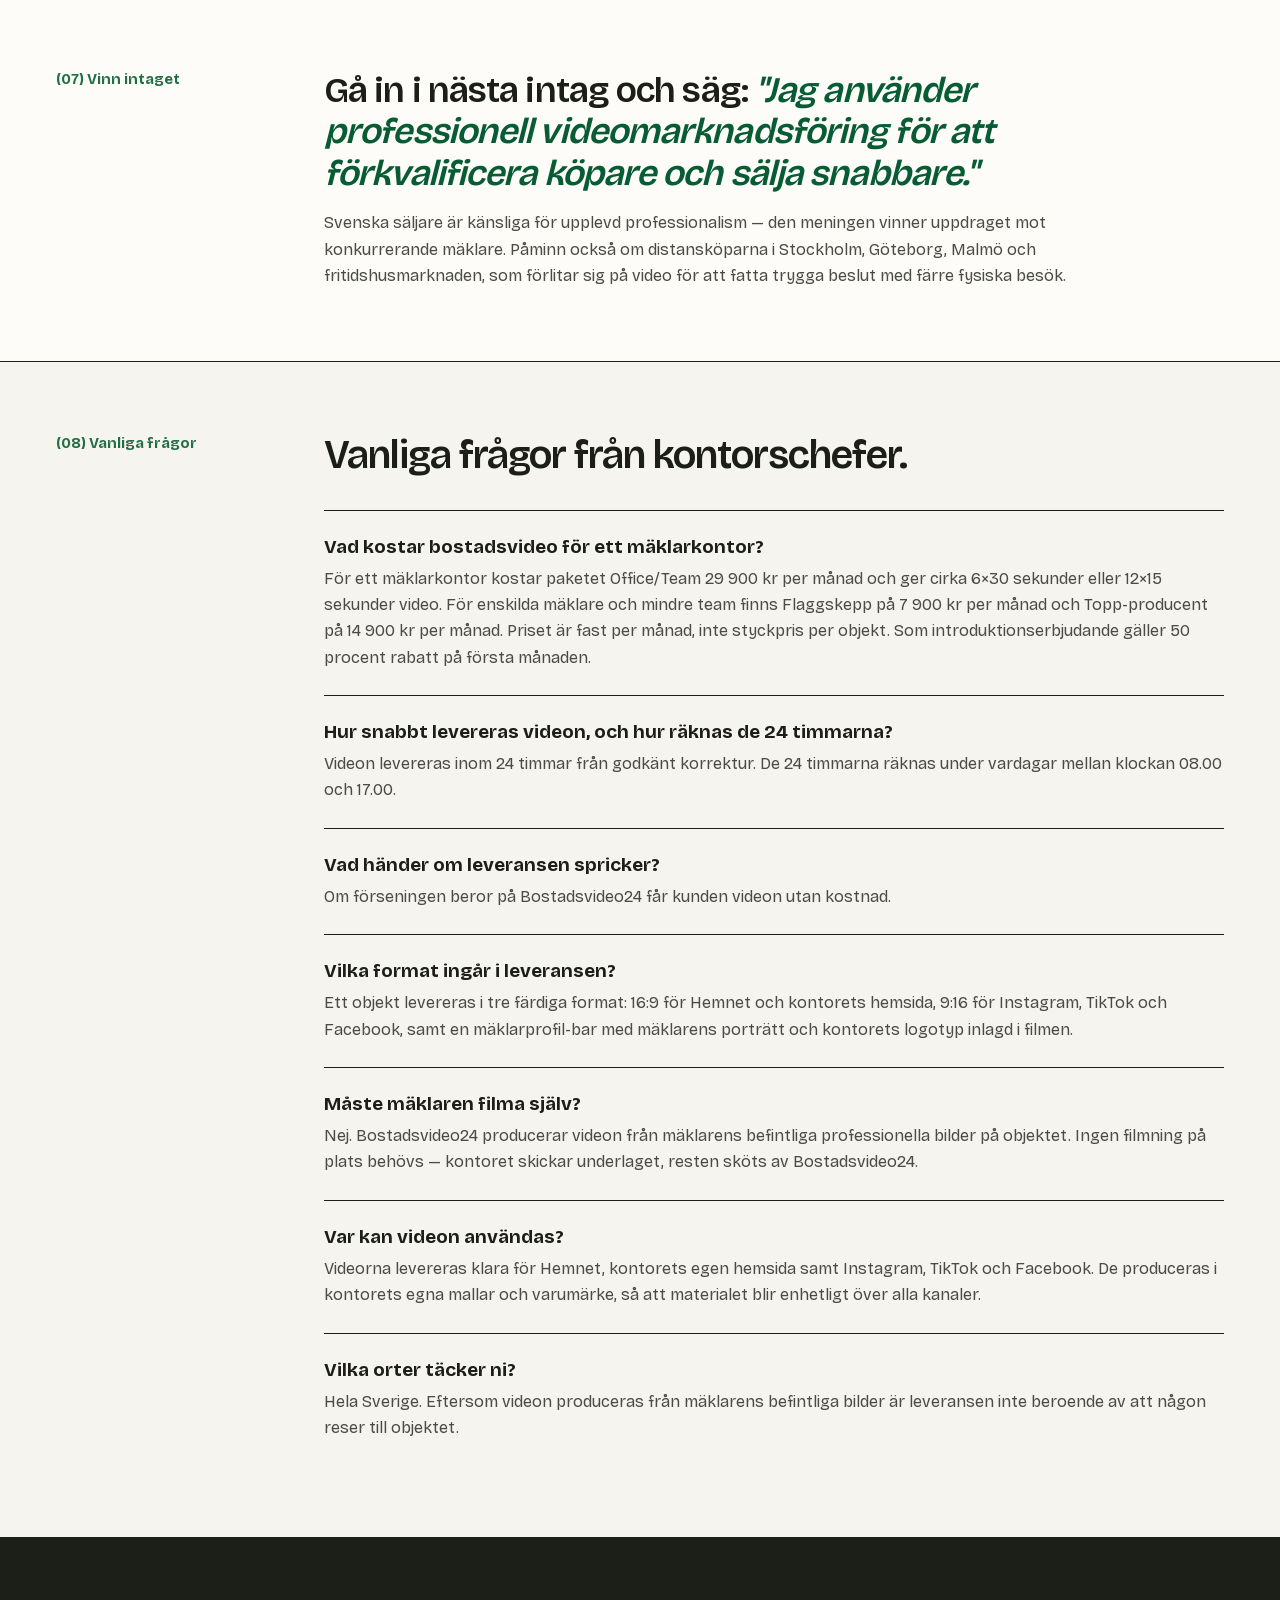
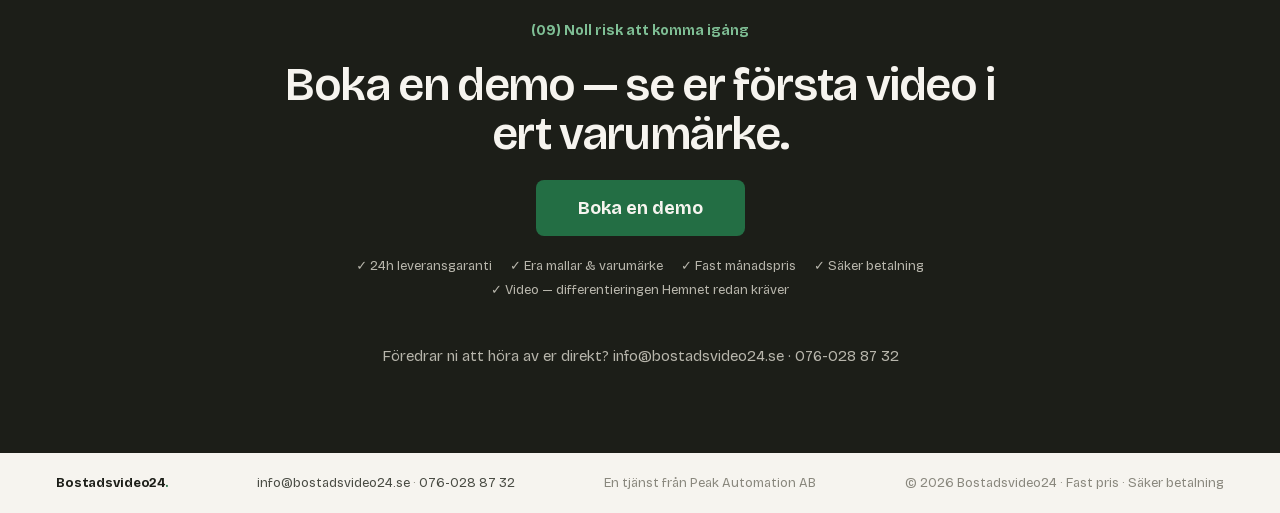
==== commit 52a68850: "Dölj loggremsan och bevissektionen tills riktiga referenser finns Båda bar platshållartext: "[ konto" ====
--- a/index.html
+++ b/index.html
@@ -288,12 +288,16 @@
             </div>
           </div>
           <div class="hero-proof">
+            <!-- DOLD TILLS REFERENSER FINNS — återställ när kontorsloggor är klarerade.
+                 Kommenterad, inte display:none, eftersom platshållartext i markupen
+                 läses av sökmotorer och AI-motorer som en ofärdig sajt.
             <div class="logo-strip">
               <div class="logo-ph"></div>
               <div class="logo-ph"></div>
               <div class="logo-ph"></div>
               <span class="ph-note">[ kontorsloggor ]</span>
             </div>
+            -->
             <a href="#resultat" class="proof-link">Hemnet: annonser med video delas 76 % oftare →</a>
           </div>
         </div>
@@ -401,7 +405,19 @@
     </div>
   </section>
 
-  <!-- (06) Bevis / wall of love -->
+  <!--
+    (06) BEVIS / WALL OF LOVE — DOLD TILLS REFERENSER FINNS.
+
+    Hela sektionen är utkommenterad, inte dold med CSS. Skälet: markupen bar
+    fem platshållare ("[ Platshållare: textomdöme från kontorschef ]",
+    "[ namn, kontor, ort ]" m.fl.). Sökmotorer och AI-motorer läser markup,
+    inte pixlar — display:none hade lämnat kvar texten och signalerat en
+    ofärdig sajt precis där sidan påstår sig ha bevis.
+
+    ÅTERSTÄLL när det finns minst ett riktigt kundcitat. Ett enda citat från
+    ett kontor som behållit sin fotograf och lagt till film är det starkaste
+    beviset både här och på /maklarfotograf, som också saknar referenser.
+
   <section class="section section--card-bg">
     <div class="section-grid wall-head">
       <span class="section-label">(06) Bevis</span>
@@ -419,11 +435,12 @@
       </div>
     </div>
   </section>
+  -->
 
   <!-- (07) Paket & priser -->
   <section id="priser" class="section">
     <div class="section-grid pricing-head">
-      <span class="section-label">(07) Paket &amp; priser</span>
+      <span class="section-label">(06) Paket &amp; priser</span>
       <h2>Välj nivå efter hur mycket marknad ni vill ta.<br><span class="offer-pill">Introduktionspris — 50 % rabatt på första månaden</span></h2>
     </div>
     <div class="pricing-grid">
@@ -482,7 +499,7 @@
 
   <!-- (08) Vinn intaget -->
   <section class="section section-grid section--card-bg pitch">
-    <span class="section-label">(08) Vinn intaget</span>
+    <span class="section-label">(07) Vinn intaget</span>
     <div class="section-body">
       <h2>Gå in i nästa intag och säg: <em>"Jag använder professionell videomarknadsföring för att förkvalificera köpare och sälja snabbare."</em></h2>
       <p class="section-text">Svenska säljare är känsliga för upplevd professionalism — den meningen vinner uppdraget mot konkurrerande mäklare. Påminn också om distansköparna i Stockholm, Göteborg, Malmö och fritidshusmarknaden, som förlitar sig på video för att fatta trygga beslut med färre fysiska besök.</p>
@@ -496,7 +513,7 @@
   -->
   <section id="fragor" class="section">
     <div class="section-grid">
-      <span class="section-label">(09) Vanliga frågor</span>
+      <span class="section-label">(08) Vanliga frågor</span>
       <div class="faq">
         <h2>Vanliga frågor från kontorschefer.</h2>
         <div>
@@ -536,7 +553,7 @@
   <!-- (10) Avslutande CTA -->
   <section id="boka" class="final-cta">
     <div class="final-cta-inner">
-      <span class="section-label">(10) Noll risk att komma igång</span>
+      <span class="section-label">(09) Noll risk att komma igång</span>
       <h2>Boka en demo — se er första video i ert varumärke.</h2>
       <a href="#boka" class="btn-cta"
          data-cal-link="stefan-vikstrom-peakmarketing/strategimote-bostadsvideo24"
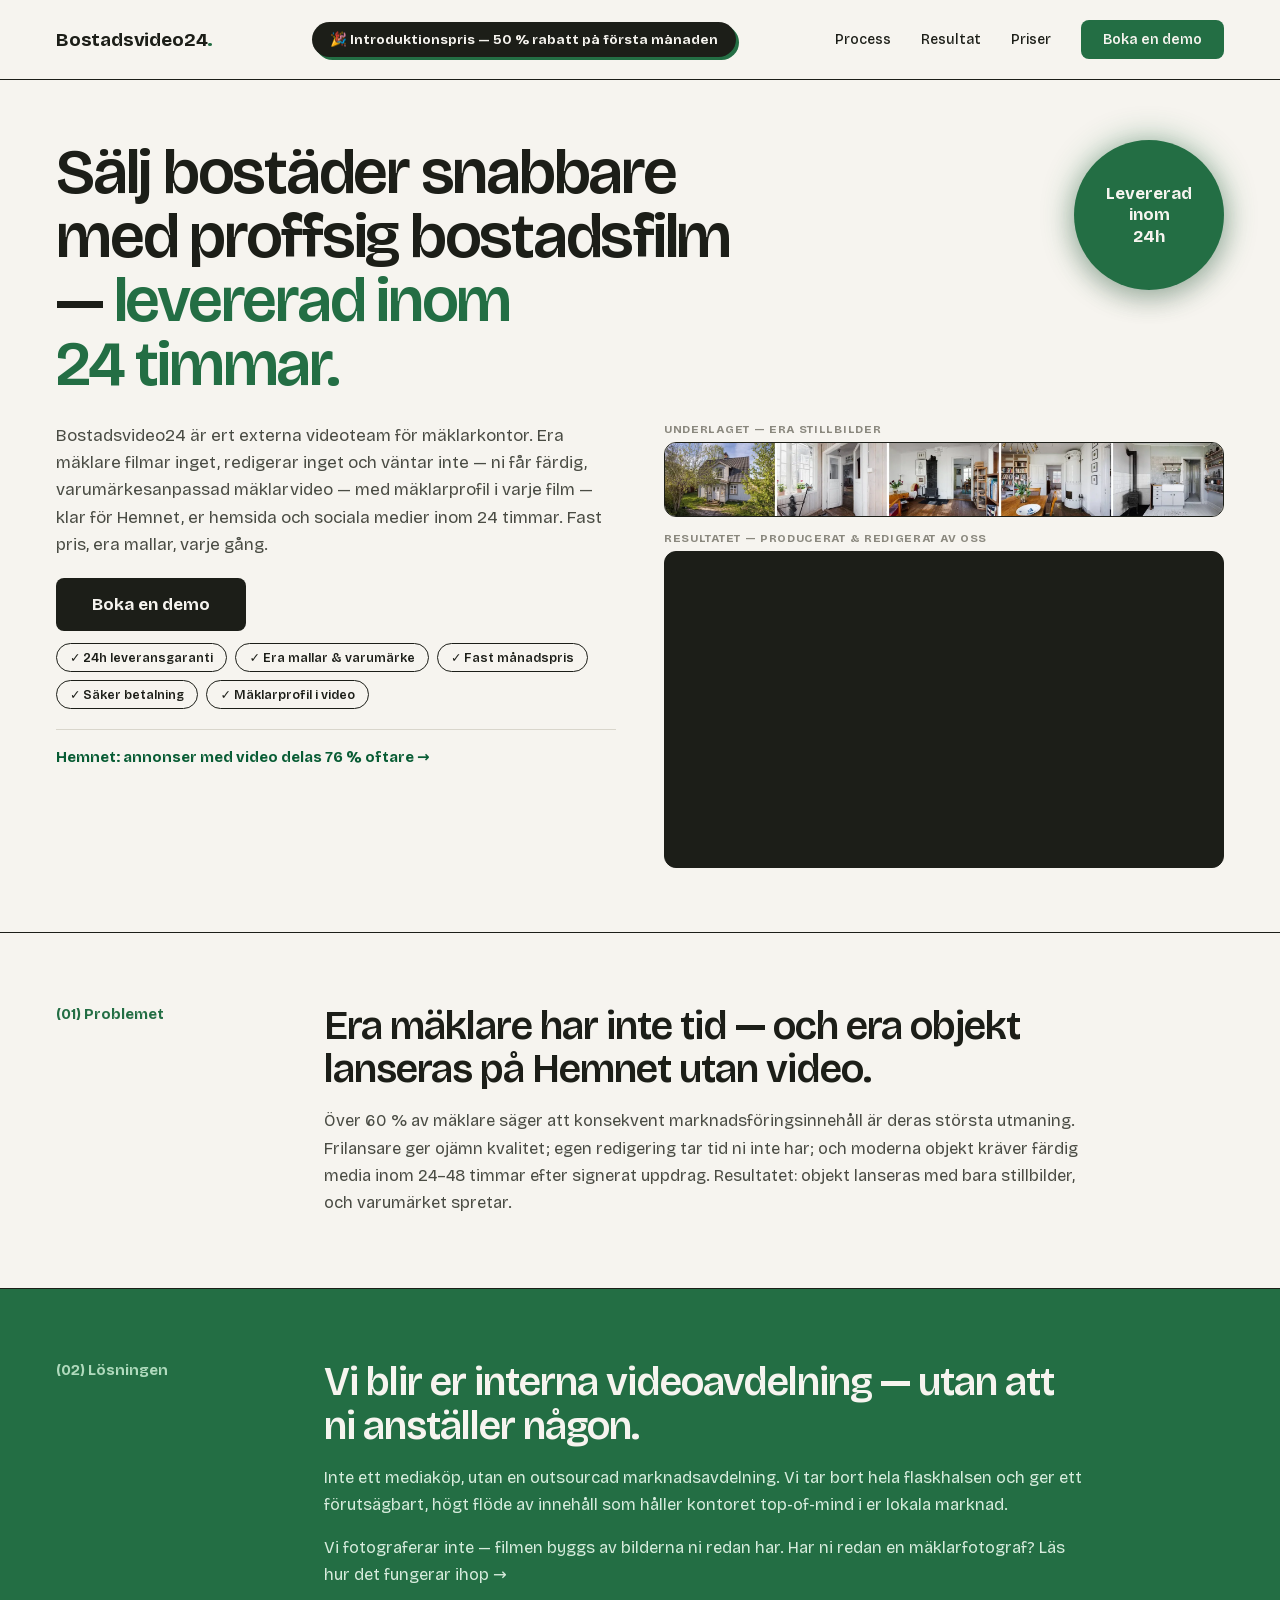
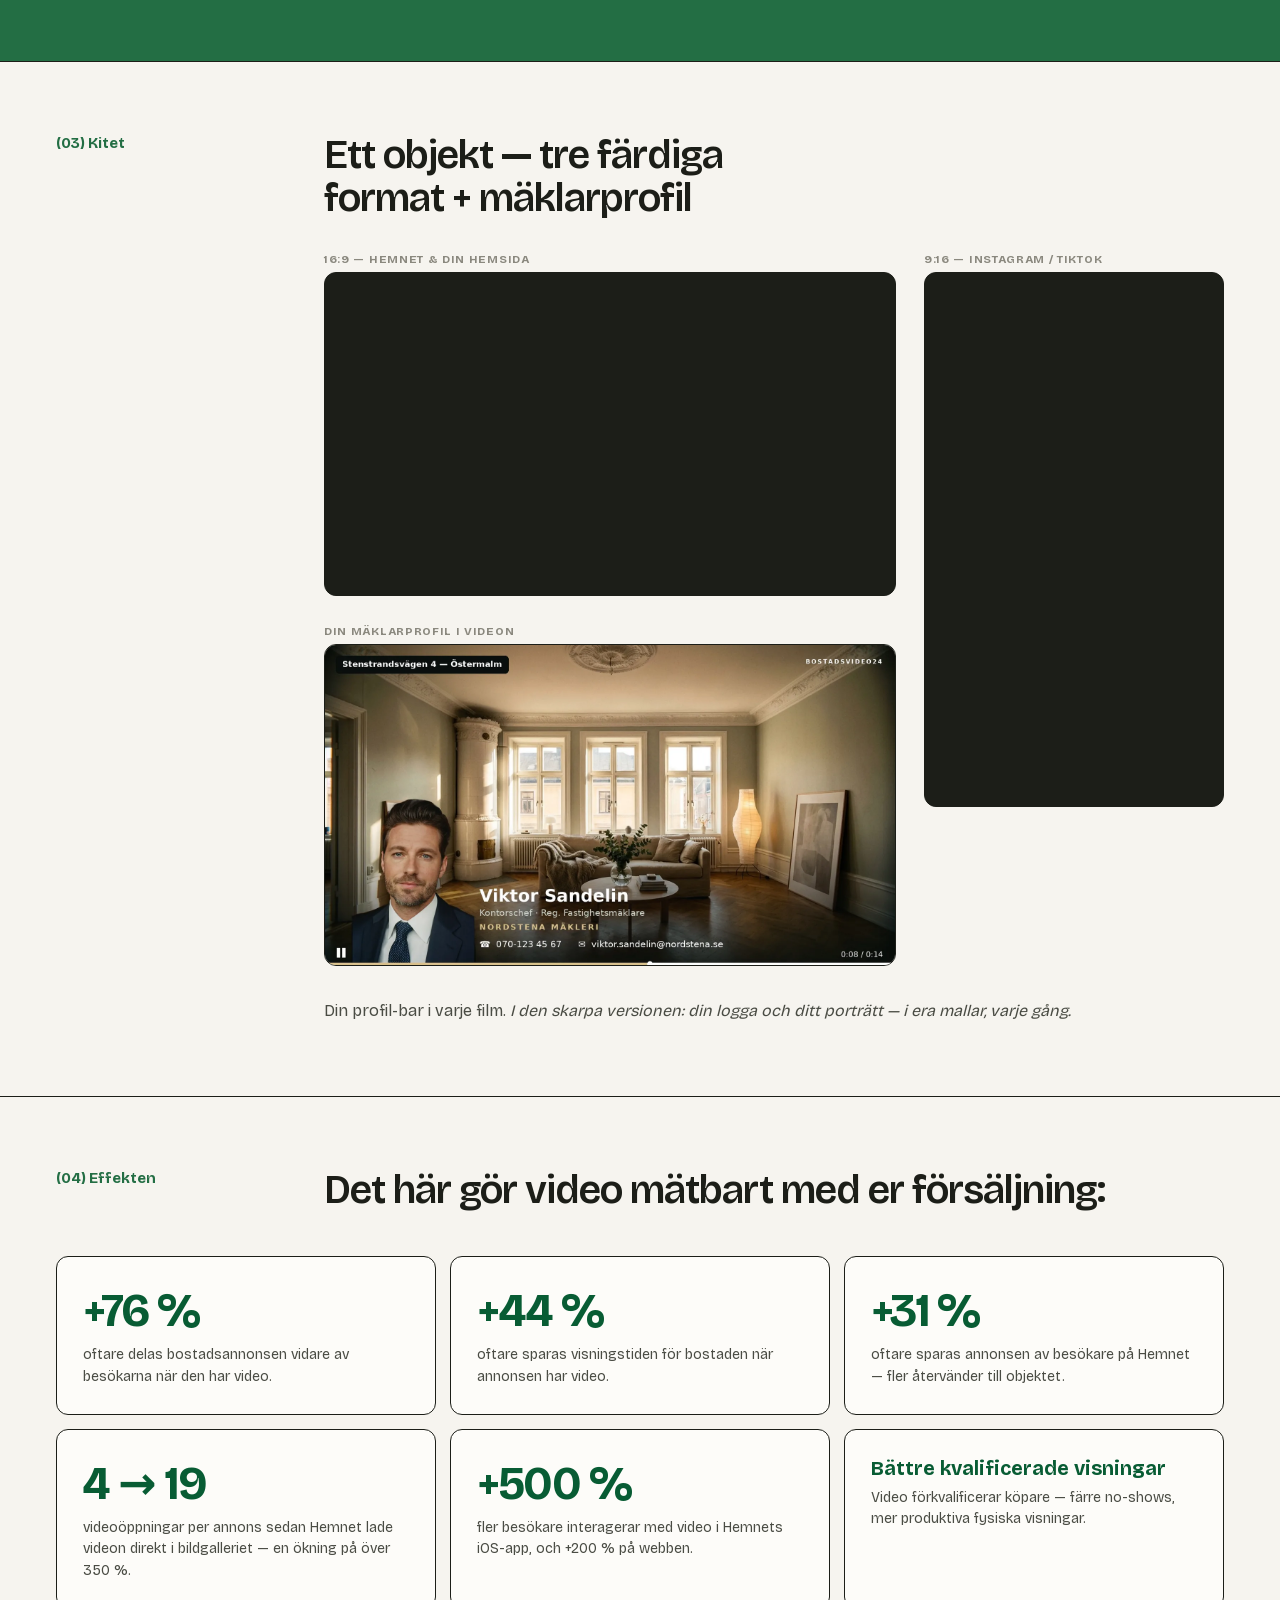
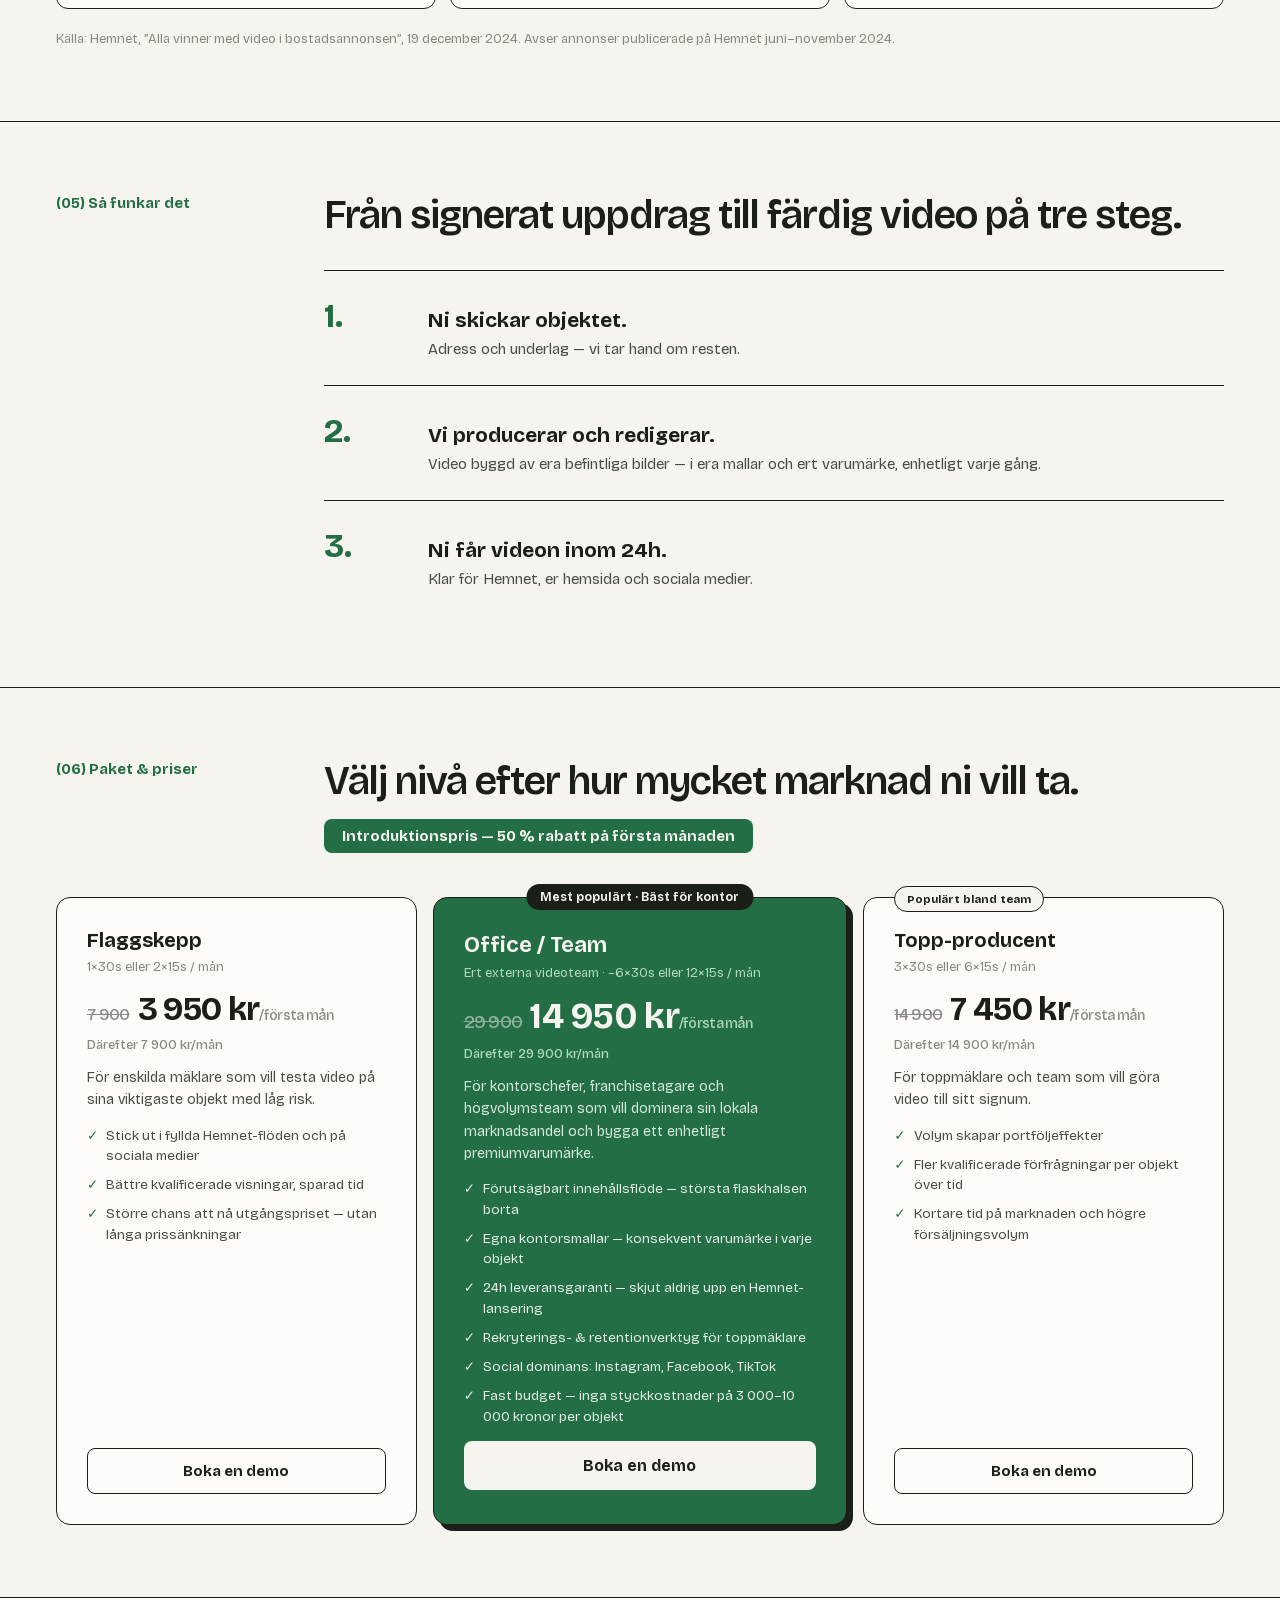
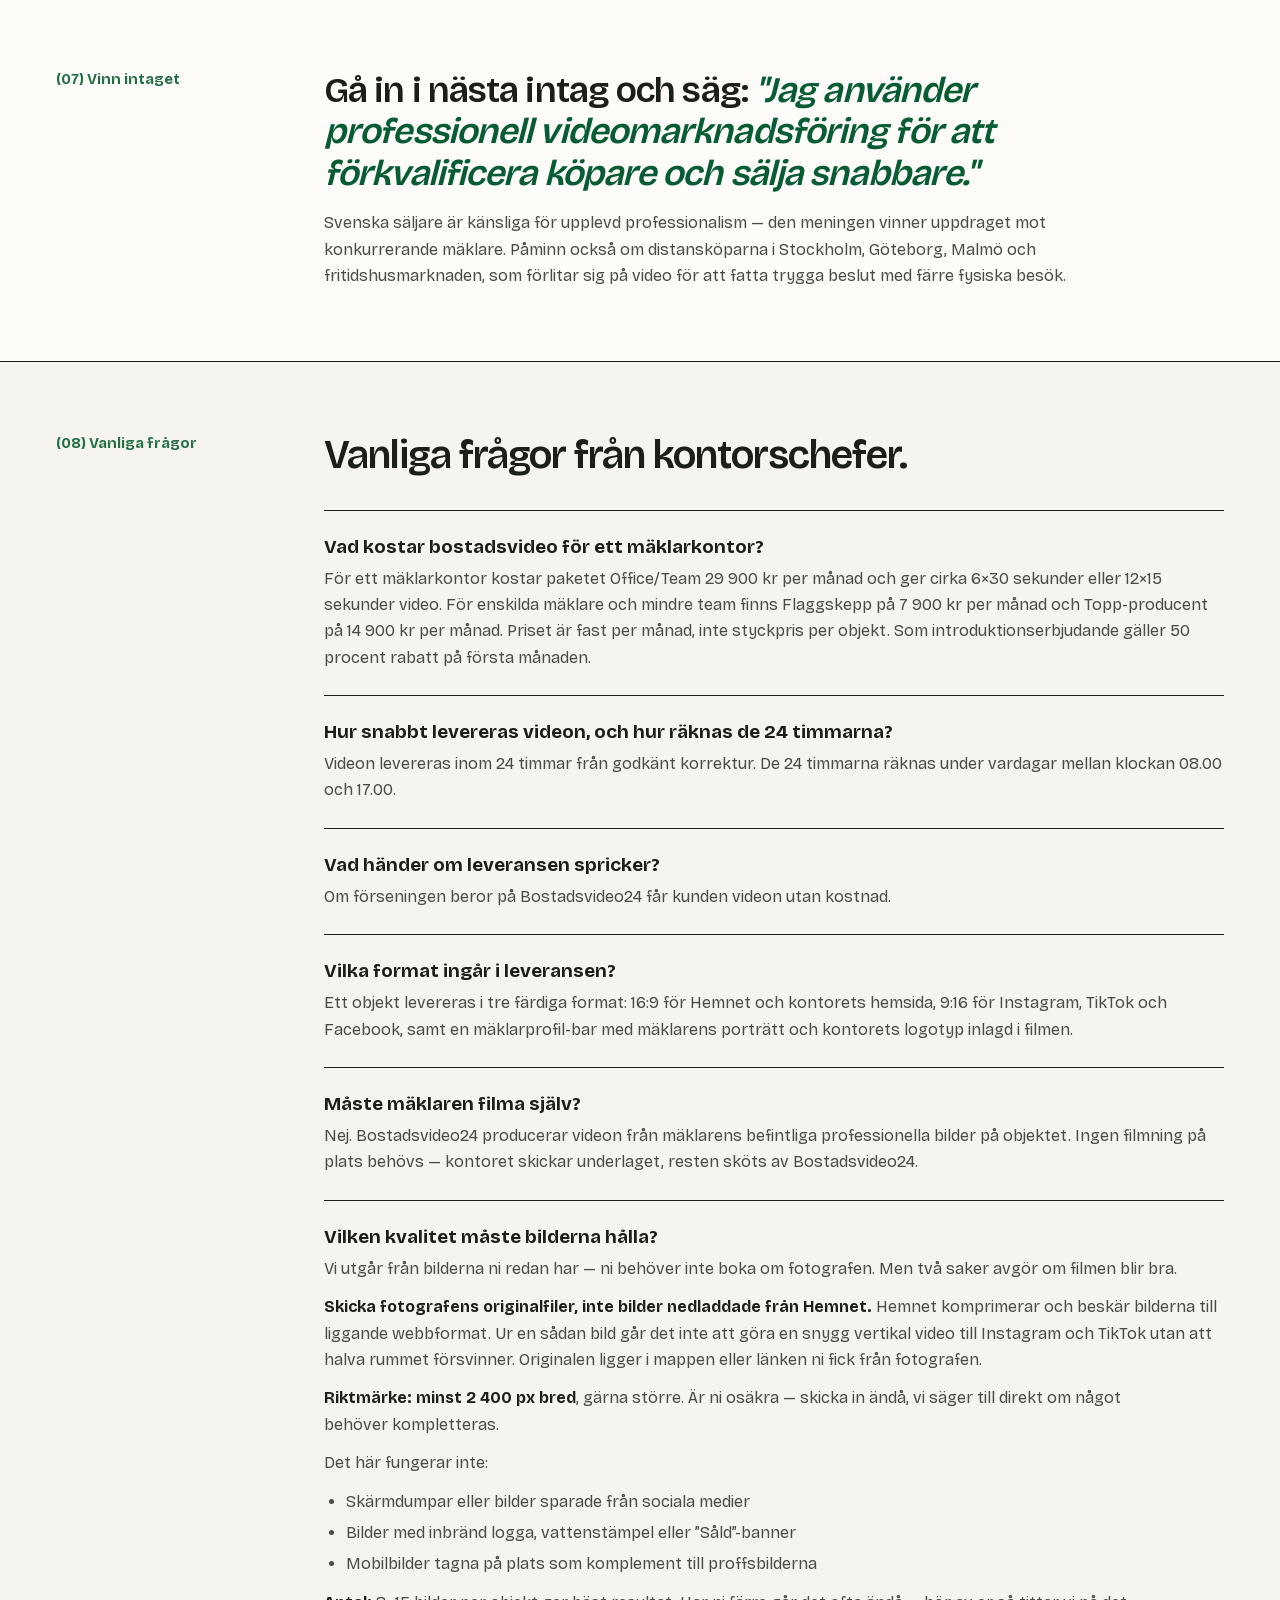
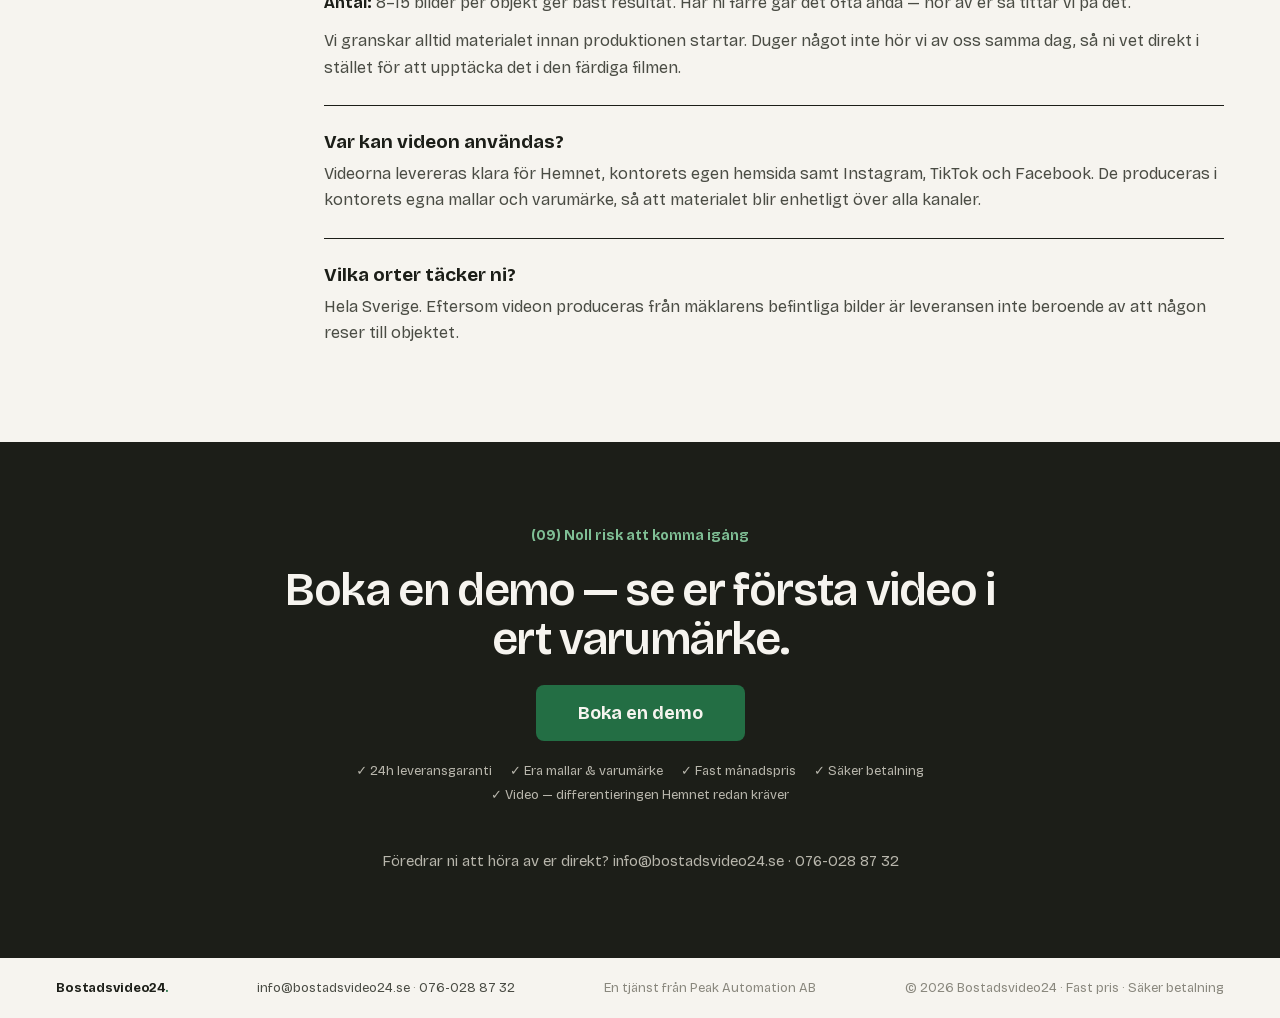
==== commit cb131073: "FAQ: lägg till bildkraven på båda sidorna "Vilken kvalitet måste bilderna hålla?" — den fråga som st" ====
--- a/index.html
+++ b/index.html
@@ -228,6 +228,14 @@
         },
         {
           "@type": "Question",
+          "name": "Vilken kvalitet måste bilderna hålla?",
+          "acceptedAnswer": {
+            "@type": "Answer",
+            "text": "<p>Vi utgår från bilderna ni redan har — ni behöver inte boka om fotografen. Men två saker avgör om filmen blir bra.</p><p><strong>Skicka fotografens originalfiler, inte bilder nedladdade från Hemnet.</strong> Hemnet komprimerar och beskär bilderna till liggande webbformat. Ur en sådan bild går det inte att göra en snygg vertikal video till Instagram och TikTok utan att halva rummet försvinner. Originalen ligger i mappen eller länken ni fick från fotografen.</p><p><strong>Riktmärke: minst 2 400 px bred</strong>, gärna större. Är ni osäkra — skicka in ändå, vi säger till direkt om något behöver kompletteras.</p><p>Det här fungerar inte:</p><ul><li>Skärmdumpar eller bilder sparade från sociala medier</li><li>Bilder med inbränd logga, vattenstämpel eller ”Såld”-banner</li><li>Mobilbilder tagna på plats som komplement till proffsbilderna</li></ul><p><strong>Antal:</strong> 8–15 bilder per objekt ger bäst resultat. Har ni färre går det ofta ändå — hör av er så tittar vi på det.</p><p>Vi granskar alltid materialet innan produktionen startar. Duger något inte hör vi av oss samma dag, så ni vet direkt i stället för att upptäcka det i den färdiga filmen.</p>"
+          }
+        },
+        {
+          "@type": "Question",
           "name": "Var kan videon användas?",
           "acceptedAnswer": {
             "@type": "Answer",
@@ -538,6 +546,20 @@
             <p>Nej. Bostadsvideo24 producerar videon från mäklarens befintliga professionella bilder på objektet. Ingen filmning på plats behövs — kontoret skickar underlaget, resten sköts av Bostadsvideo24.</p>
           </div>
           <div class="faq-item">
+            <h3>Vilken kvalitet måste bilderna hålla?</h3>
+            <p>Vi utgår från bilderna ni redan har — ni behöver inte boka om fotografen. Men två saker avgör om filmen blir bra.</p>
+            <p><strong>Skicka fotografens originalfiler, inte bilder nedladdade från Hemnet.</strong> Hemnet komprimerar och beskär bilderna till liggande webbformat. Ur en sådan bild går det inte att göra en snygg vertikal video till Instagram och TikTok utan att halva rummet försvinner. Originalen ligger i mappen eller länken ni fick från fotografen.</p>
+            <p><strong>Riktmärke: minst 2 400 px bred</strong>, gärna större. Är ni osäkra — skicka in ändå, vi säger till direkt om något behöver kompletteras.</p>
+            <p>Det här fungerar inte:</p>
+            <ul>
+              <li>Skärmdumpar eller bilder sparade från sociala medier</li>
+              <li>Bilder med inbränd logga, vattenstämpel eller ”Såld”-banner</li>
+              <li>Mobilbilder tagna på plats som komplement till proffsbilderna</li>
+            </ul>
+            <p><strong>Antal:</strong> 8–15 bilder per objekt ger bäst resultat. Har ni färre går det ofta ändå — hör av er så tittar vi på det.</p>
+            <p>Vi granskar alltid materialet innan produktionen startar. Duger något inte hör vi av oss samma dag, så ni vet direkt i stället för att upptäcka det i den färdiga filmen.</p>
+          </div>
+          <div class="faq-item">
             <h3>Var kan videon användas?</h3>
             <p>Videorna levereras klara för Hemnet, kontorets egen hemsida samt Instagram, TikTok och Facebook. De produceras i kontorets egna mallar och varumärke, så att materialet blir enhetligt över alla kanaler.</p>
           </div>
--- a/assets/css/style.css
+++ b/assets/css/style.css
@@ -221,7 +221,11 @@
 .faq h2 { margin-bottom: 32px; }
 .faq-item { padding: 24px 0; border-top: var(--border); }
 .faq-item h3 { margin: 0 0 8px; font-size: 19px; font-weight: 700; text-wrap: balance; }
-.faq-item p { margin: 0; font-size: 16px; line-height: 1.65; color: var(--muted); text-wrap: pretty; }
+.faq-item p { margin: 0 0 12px; font-size: 16px; line-height: 1.65; color: var(--muted); text-wrap: pretty; }
+.faq-item ul { margin: 0 0 12px; padding-left: 22px; font-size: 16px; line-height: 1.65; color: var(--muted); }
+.faq-item li { margin-bottom: 5px; }
+.faq-item strong { color: var(--ink); font-weight: 700; }
+.faq-item > :last-child { margin-bottom: 0; }
 
 .cta-fallback { margin: 24px 0 0; font-size: 15px; line-height: 1.6; color: var(--footer-muted); }
 .cta-fallback a { color: inherit; text-underline-offset: 3px; }
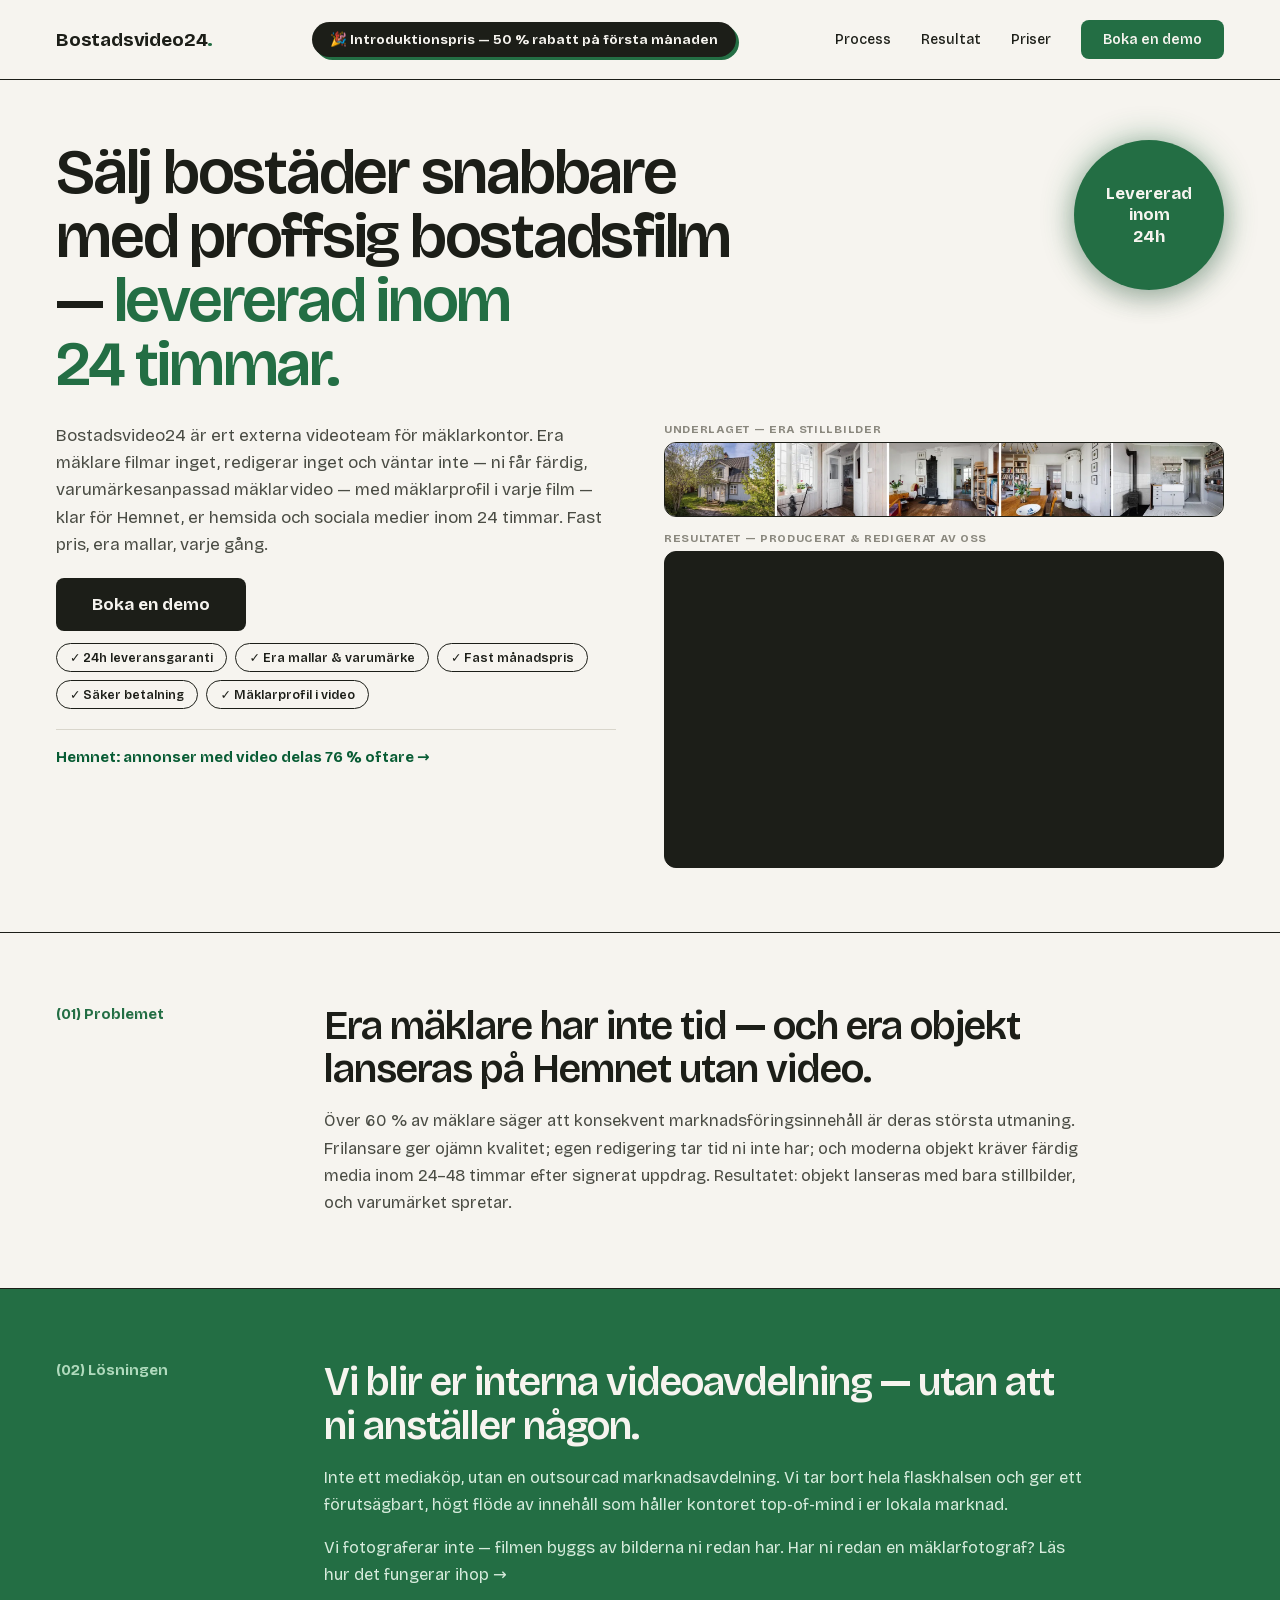
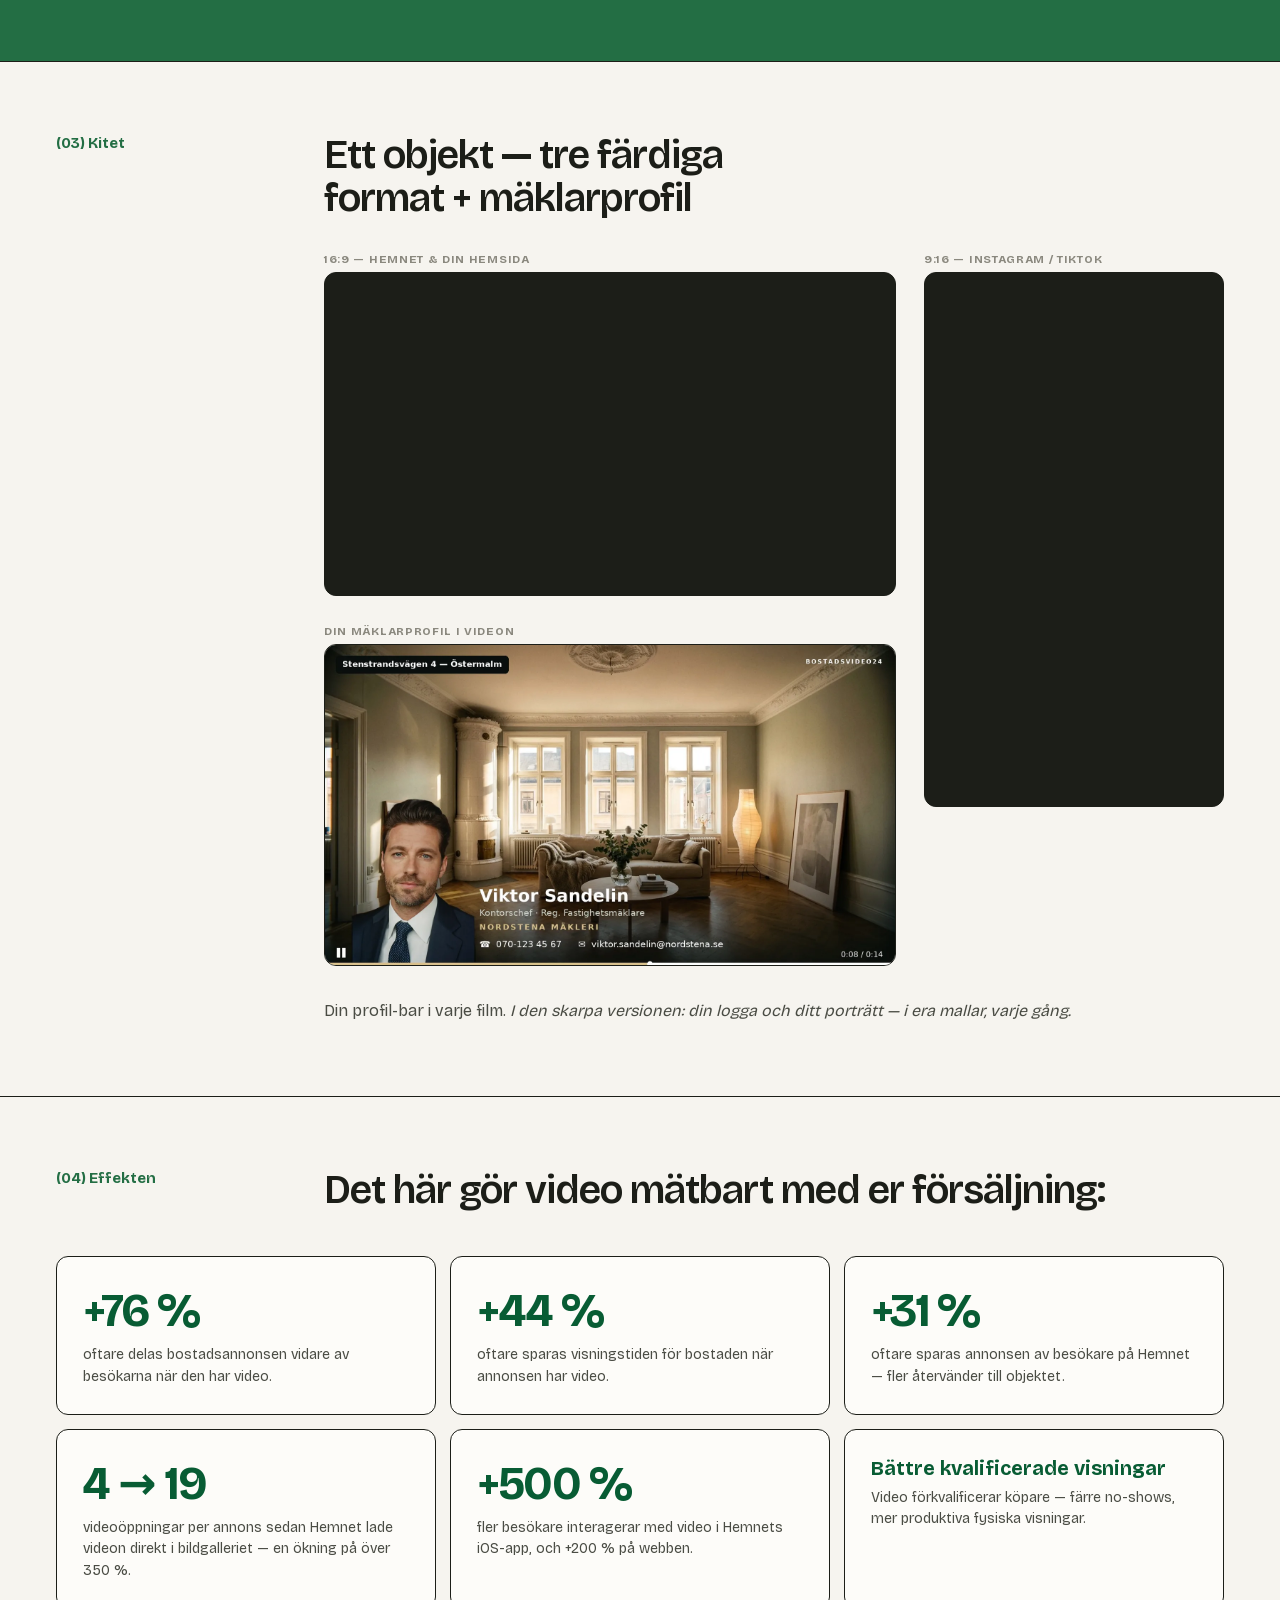
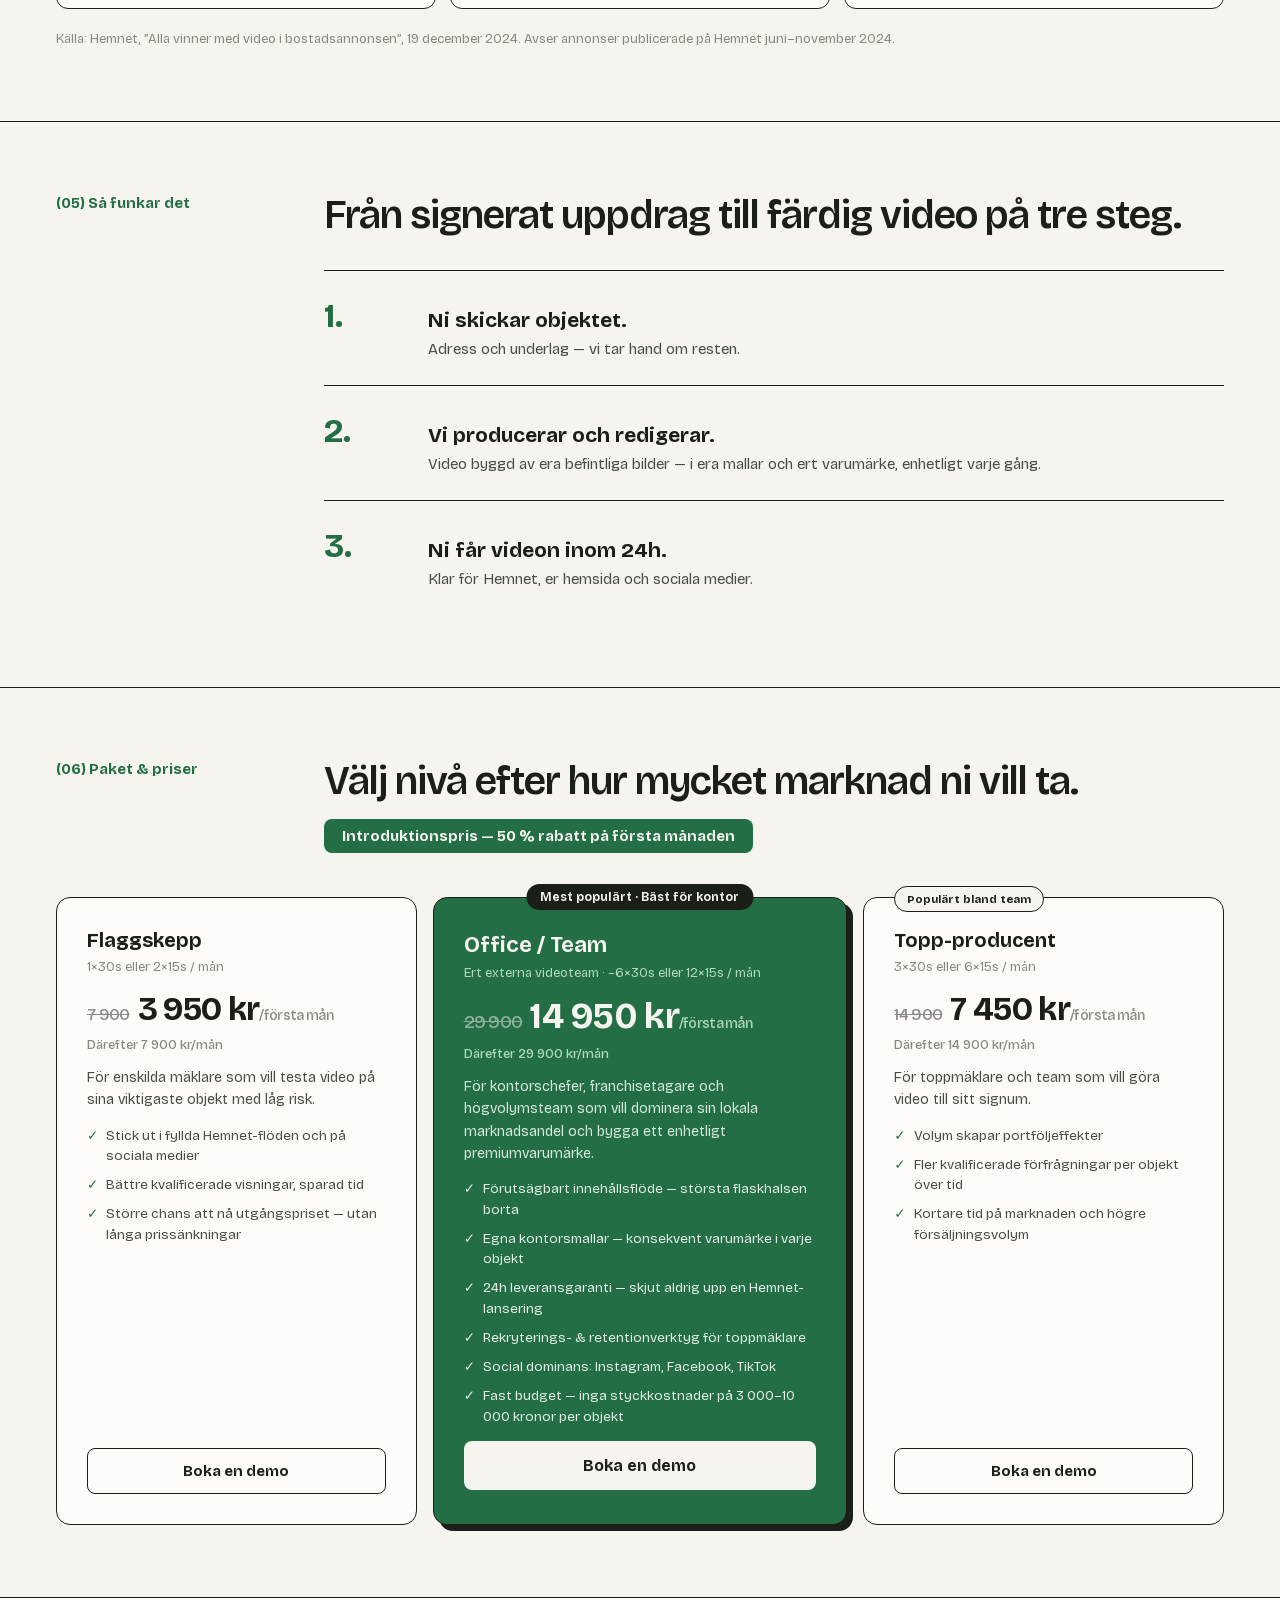
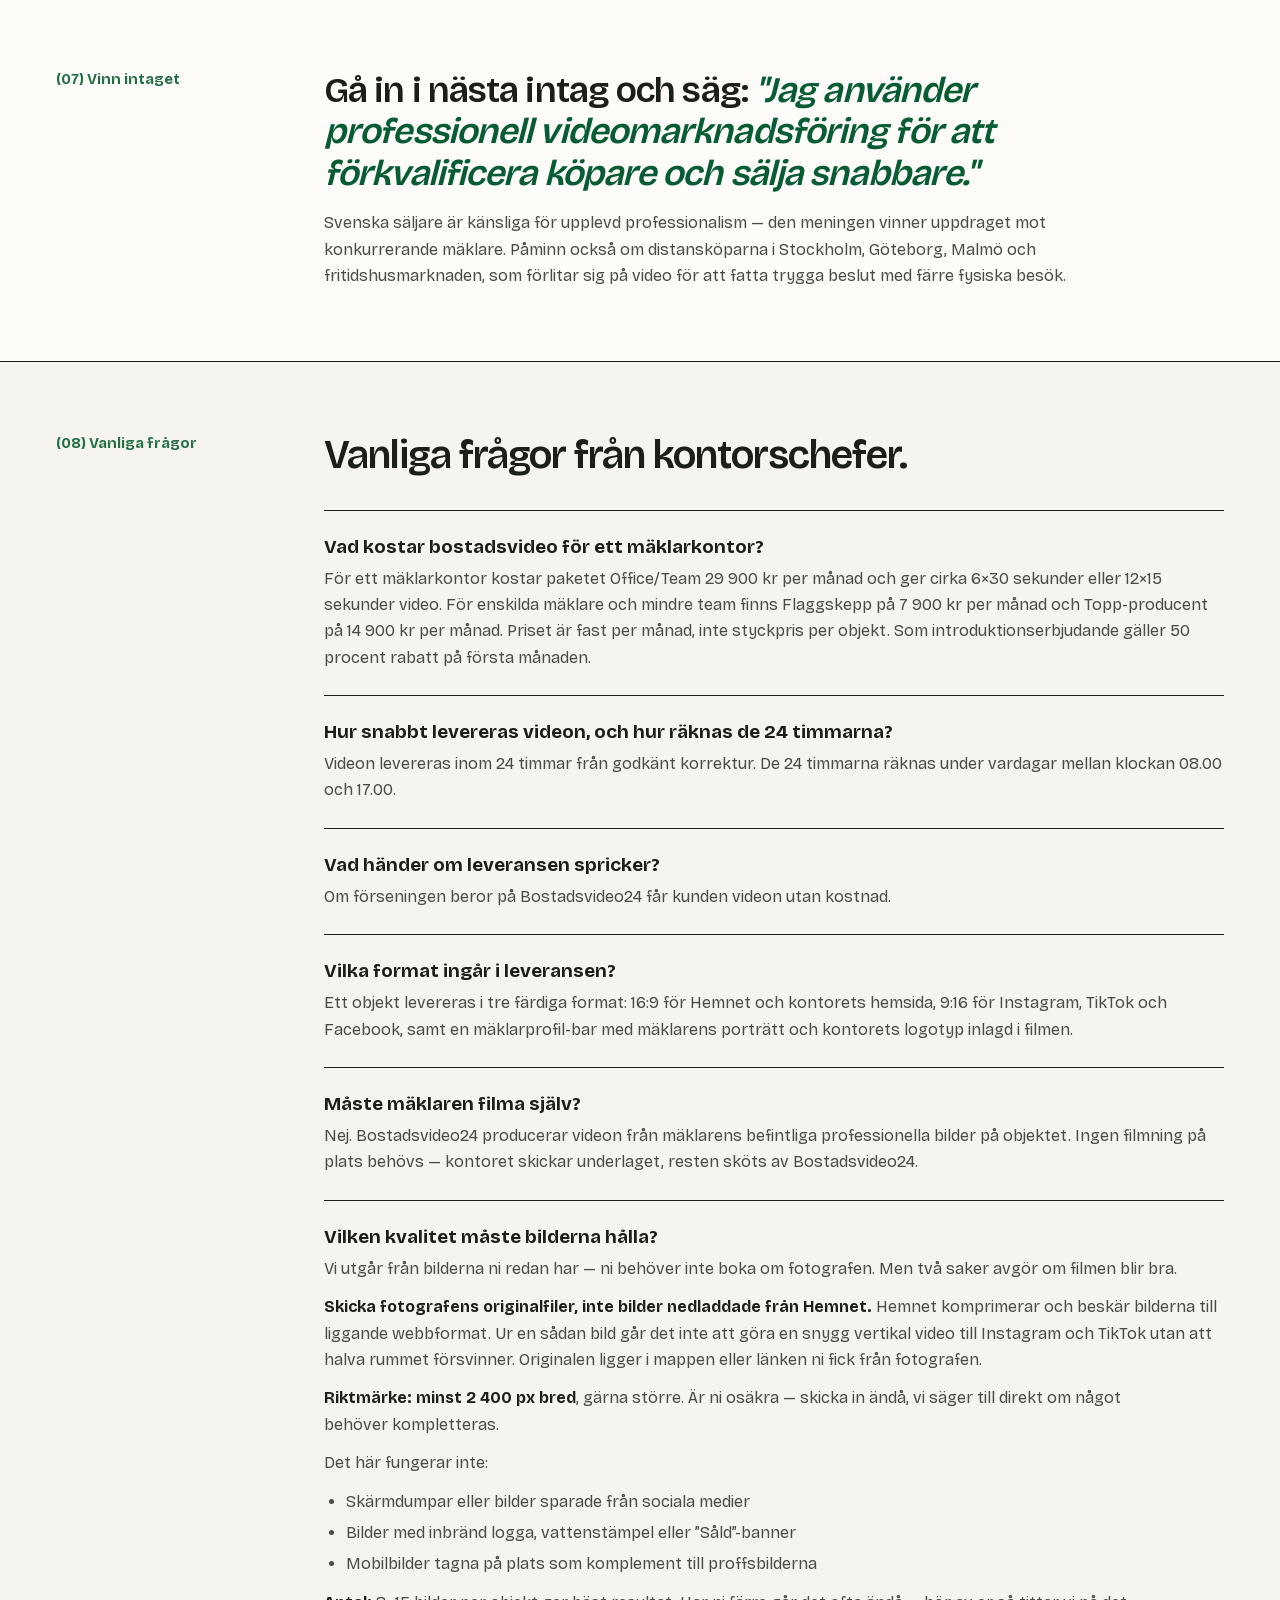
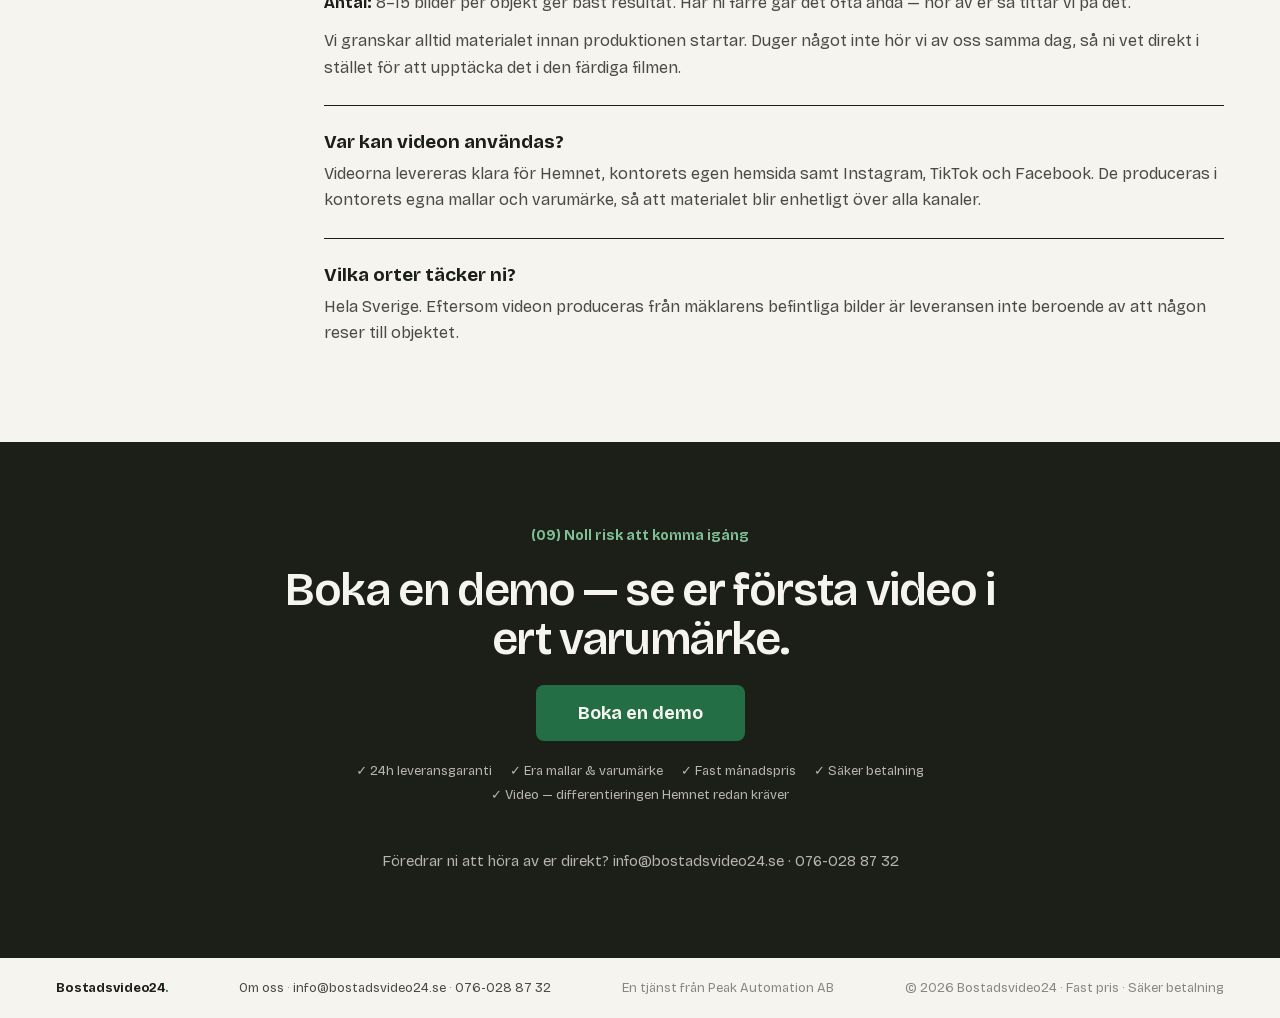
==== commit 38596f90: "Lägg till /om-oss Innehåll och struktur enligt utkastet. Implementerat i sajtens designsystem i stäl" ====
--- a/index.html
+++ b/index.html
@@ -601,7 +601,7 @@
 
   <footer class="footer">
     <span class="logo">Bostadsvideo24<span class="logo-dot">.</span></span>
-    <span><a href="mailto:info@bostadsvideo24.se">info@bostadsvideo24.se</a> · <a href="tel:+46760288732">076-028 87 32</a></span>
+    <span><a href="/om-oss">Om oss</a> · <a href="mailto:info@bostadsvideo24.se">info@bostadsvideo24.se</a> · <a href="tel:+46760288732">076-028 87 32</a></span>
     <span>En tjänst från Peak Automation AB</span>
     <span>© 2026 Bostadsvideo24 · Fast pris · Säker betalning</span>
   </footer>
--- a/assets/css/style.css
+++ b/assets/css/style.css
@@ -192,6 +192,35 @@
 /* ---------- Siffermur ---------- */
 .stats-head { margin-bottom: 44px; }
 .stats-grid { display: grid; grid-template-columns: repeat(3, 1fr); gap: 14px; }
+/* ---------- Om oss ---------- */
+.about-lead { font-size: 18px; line-height: 1.7; color: var(--muted); max-width: 56ch; margin: 0 0 20px; text-wrap: pretty; }
+.about-kicker { font-size: 24px; line-height: 1.45; font-weight: 700; color: var(--ink); margin: 30px 0 0; letter-spacing: -0.01em; }
+.byline { margin-top: 34px; padding-left: 16px; border-left: 3px solid var(--accent); }
+.byline .name { font-size: 20px; font-weight: 700; line-height: 1.3; }
+.byline .role { font-size: 13px; letter-spacing: 0.06em; text-transform: uppercase; color: var(--faint); margin-top: 4px; font-weight: 700; }
+
+.section--dark { background: var(--ink); border-bottom: none; }
+.section--dark h2 { color: var(--bg); }
+.section--dark .section-label { color: var(--accent-glow); }
+.about-cols { display: grid; grid-template-columns: repeat(3, 1fr); gap: 44px; margin-top: 44px; }
+.about-col .tag {
+  display: block; font-size: 11.5px; letter-spacing: 0.16em; text-transform: uppercase;
+  color: var(--accent-glow); font-weight: 700;
+  padding-bottom: 14px; margin-bottom: 16px; border-bottom: 1px solid rgba(255,255,255,.16);
+}
+.about-col h3 { font-size: 21px; font-weight: 700; margin: 0 0 12px; color: var(--bg); }
+.about-col p { margin: 0; font-size: 15.5px; line-height: 1.75; color: var(--footer-muted); }
+
+.about-row { display: grid; grid-template-columns: 260px 1fr; gap: 44px; padding: 28px 0; border-top: var(--border); align-items: baseline; }
+.about-row:last-child { border-bottom: var(--border); }
+.about-row h3 { font-size: 21px; font-weight: 700; margin: 0; text-wrap: balance; }
+.about-row p { margin: 0; font-size: 16px; line-height: 1.68; color: var(--muted); max-width: 60ch; text-wrap: pretty; }
+
+@media (max-width: 900px) {
+  .about-cols { grid-template-columns: 1fr; gap: 36px; }
+  .about-row { grid-template-columns: 1fr; gap: 8px; }
+}
+
 .crumbs { font-size: 13px; color: var(--faint); margin-bottom: 22px; display: flex; gap: 8px; }
 .crumbs a { color: var(--muted); text-underline-offset: 3px; }
 .crumbs a:hover { color: var(--accent-deep); }
@@ -227,6 +256,7 @@
 .faq-item strong { color: var(--ink); font-weight: 700; }
 .faq-item > :last-child { margin-bottom: 0; }
 
+.cta-lead { margin: 0 0 30px; font-size: 17px; line-height: 1.65; color: var(--footer-muted); max-width: 52ch; text-wrap: pretty; }
 .cta-fallback { margin: 24px 0 0; font-size: 15px; line-height: 1.6; color: var(--footer-muted); }
 .cta-fallback a { color: inherit; text-underline-offset: 3px; }
 .cta-fallback a:hover { color: var(--accent-glow); }
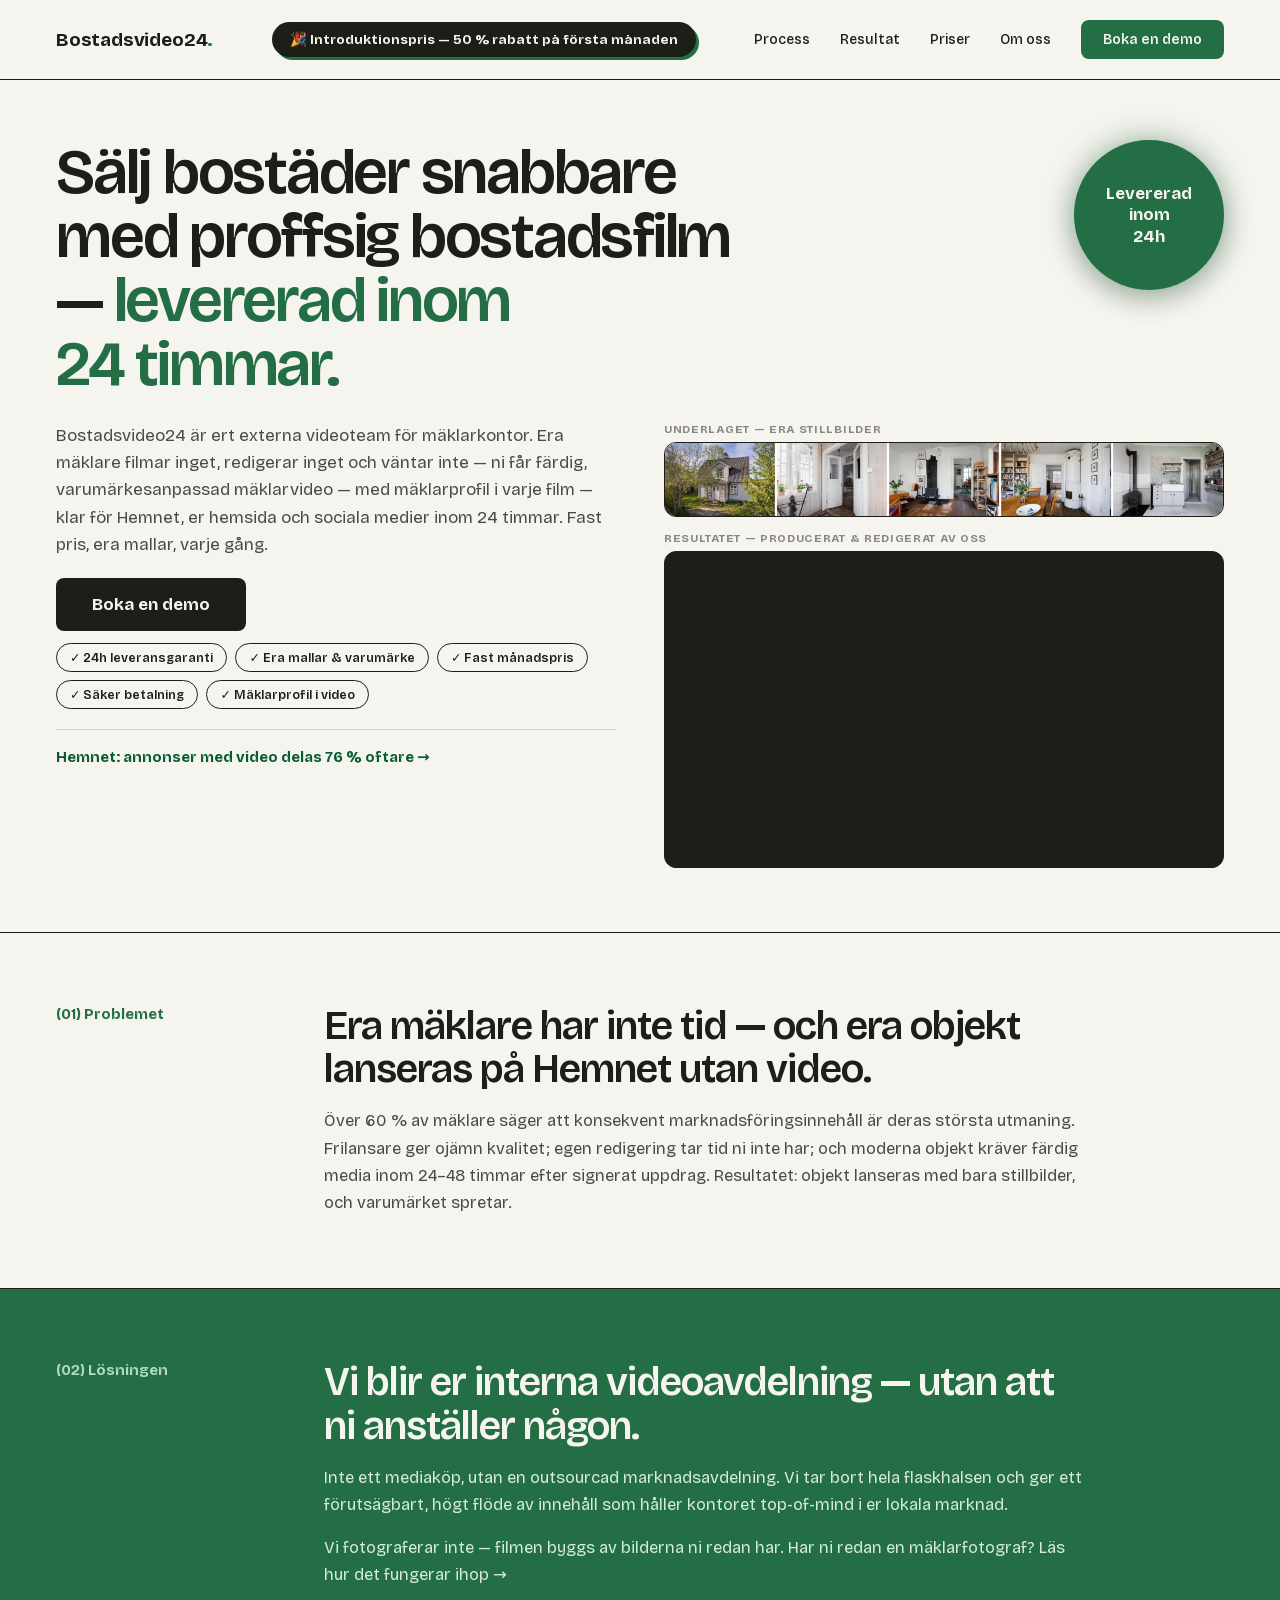
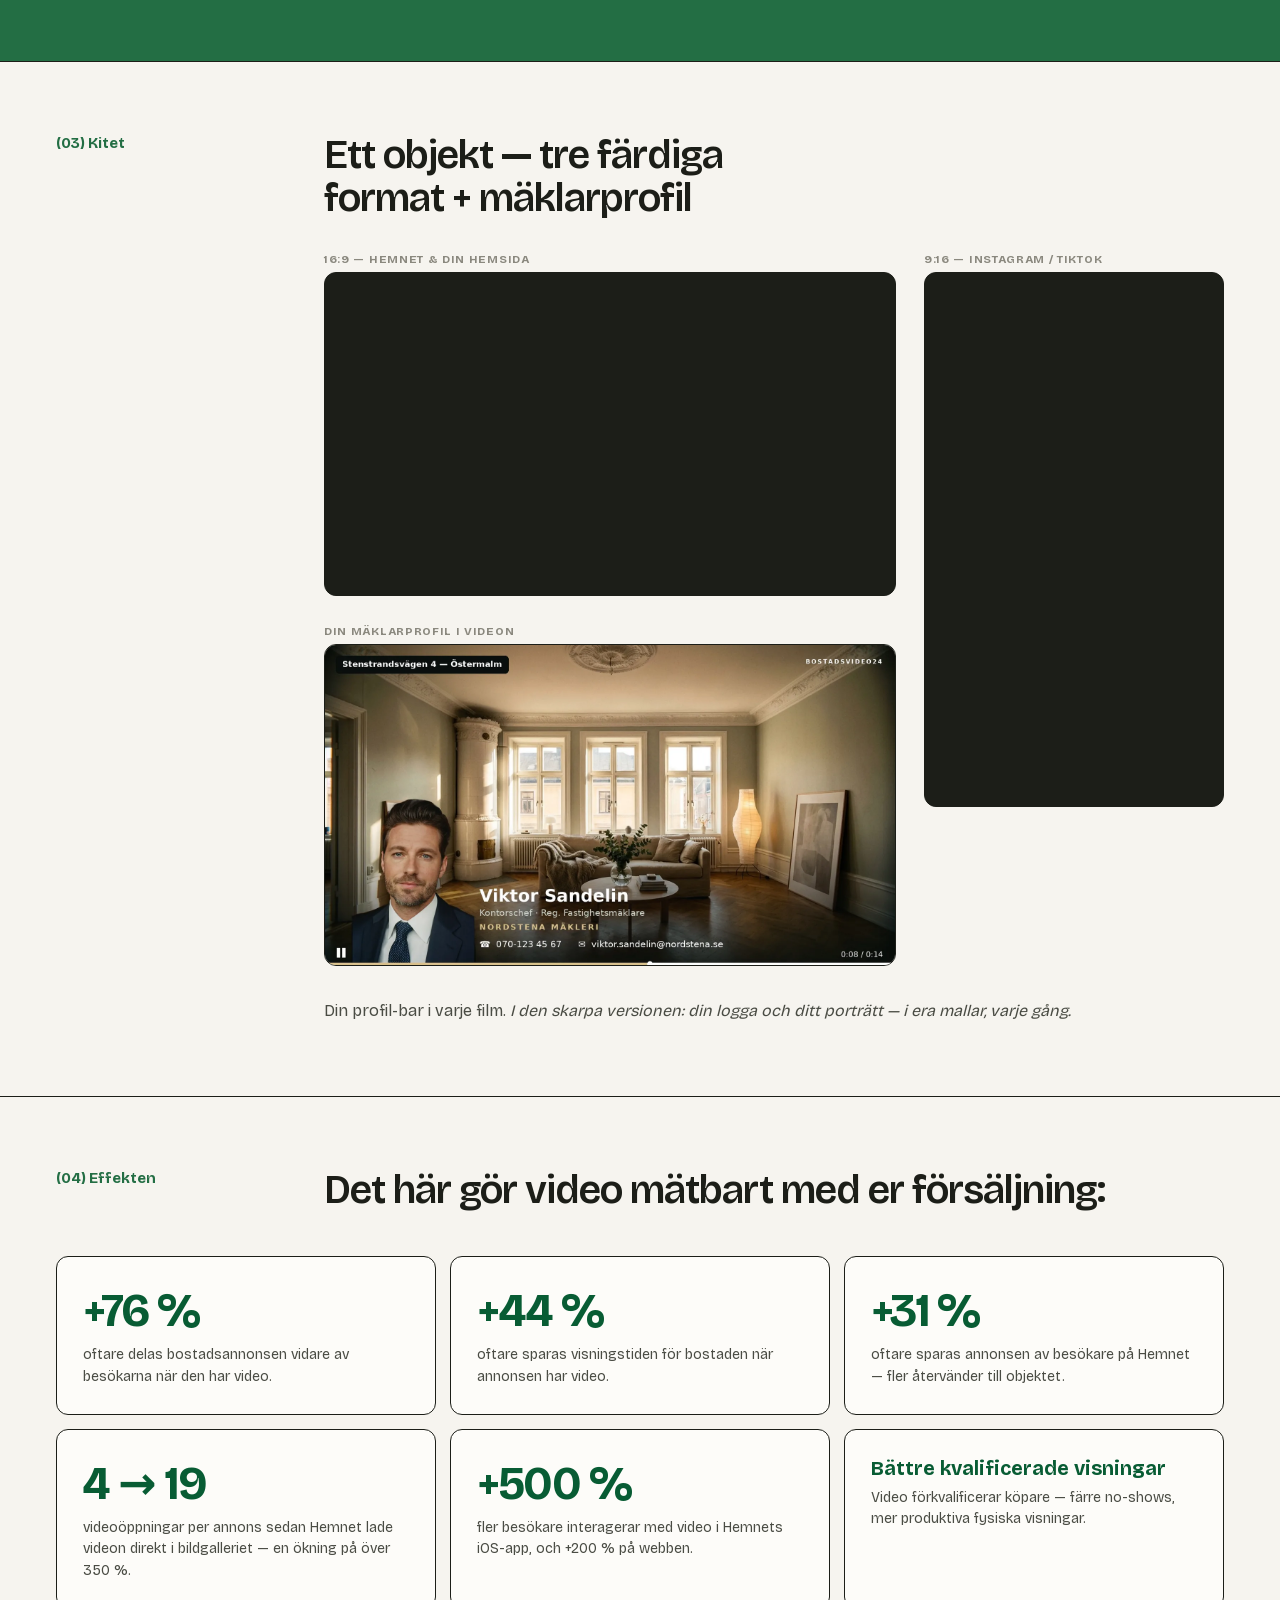
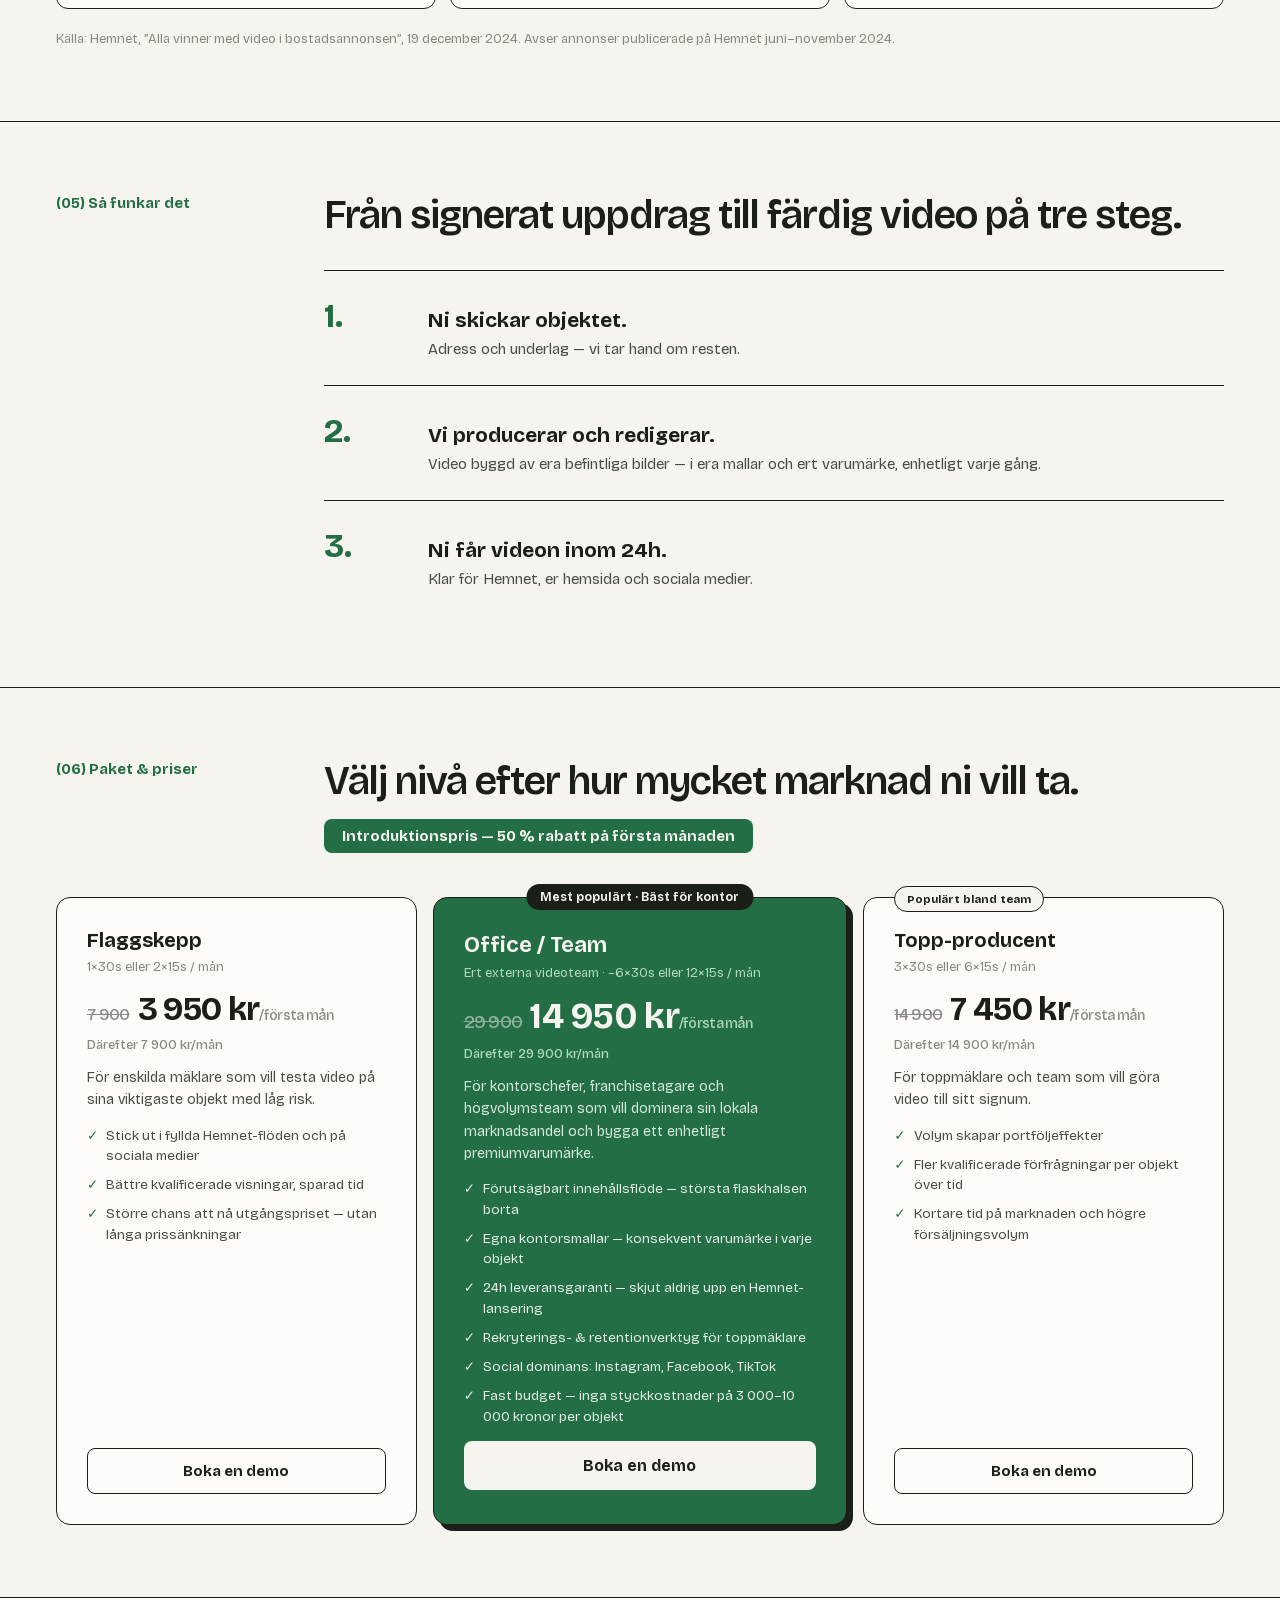
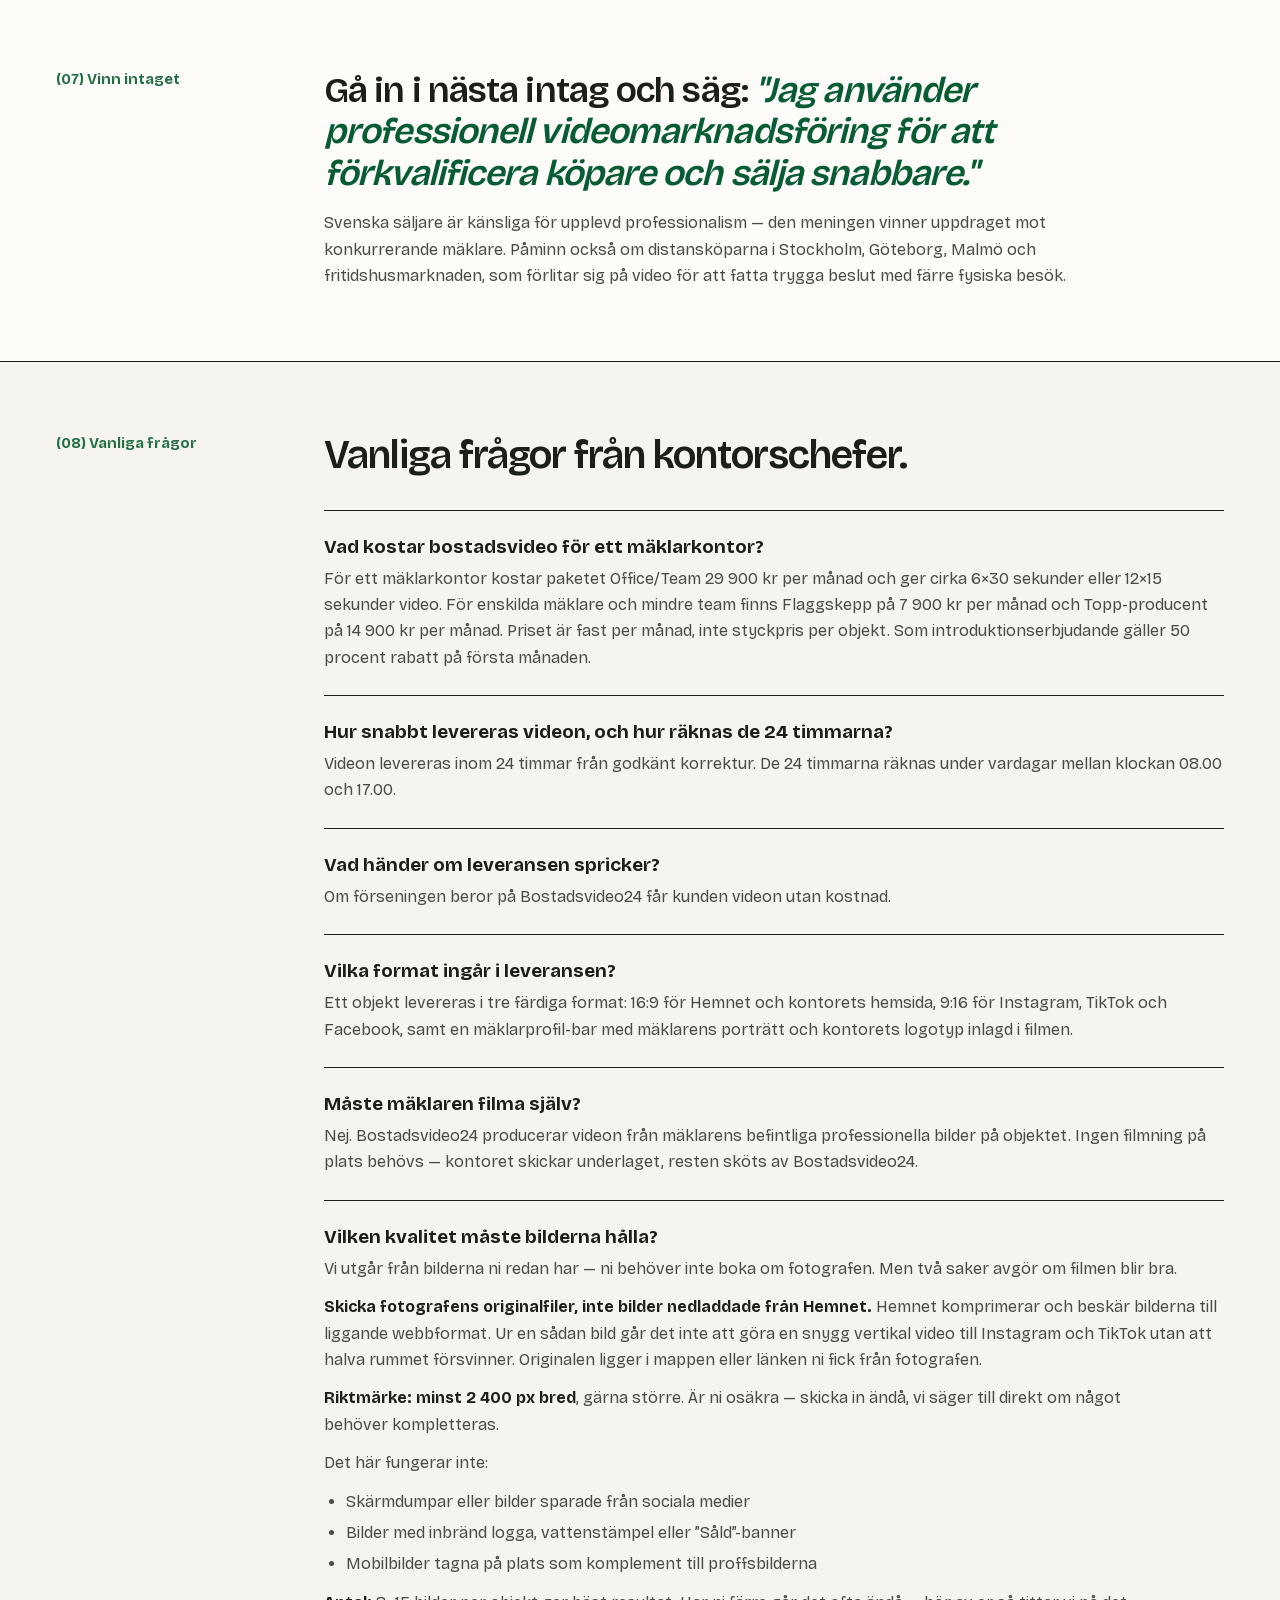
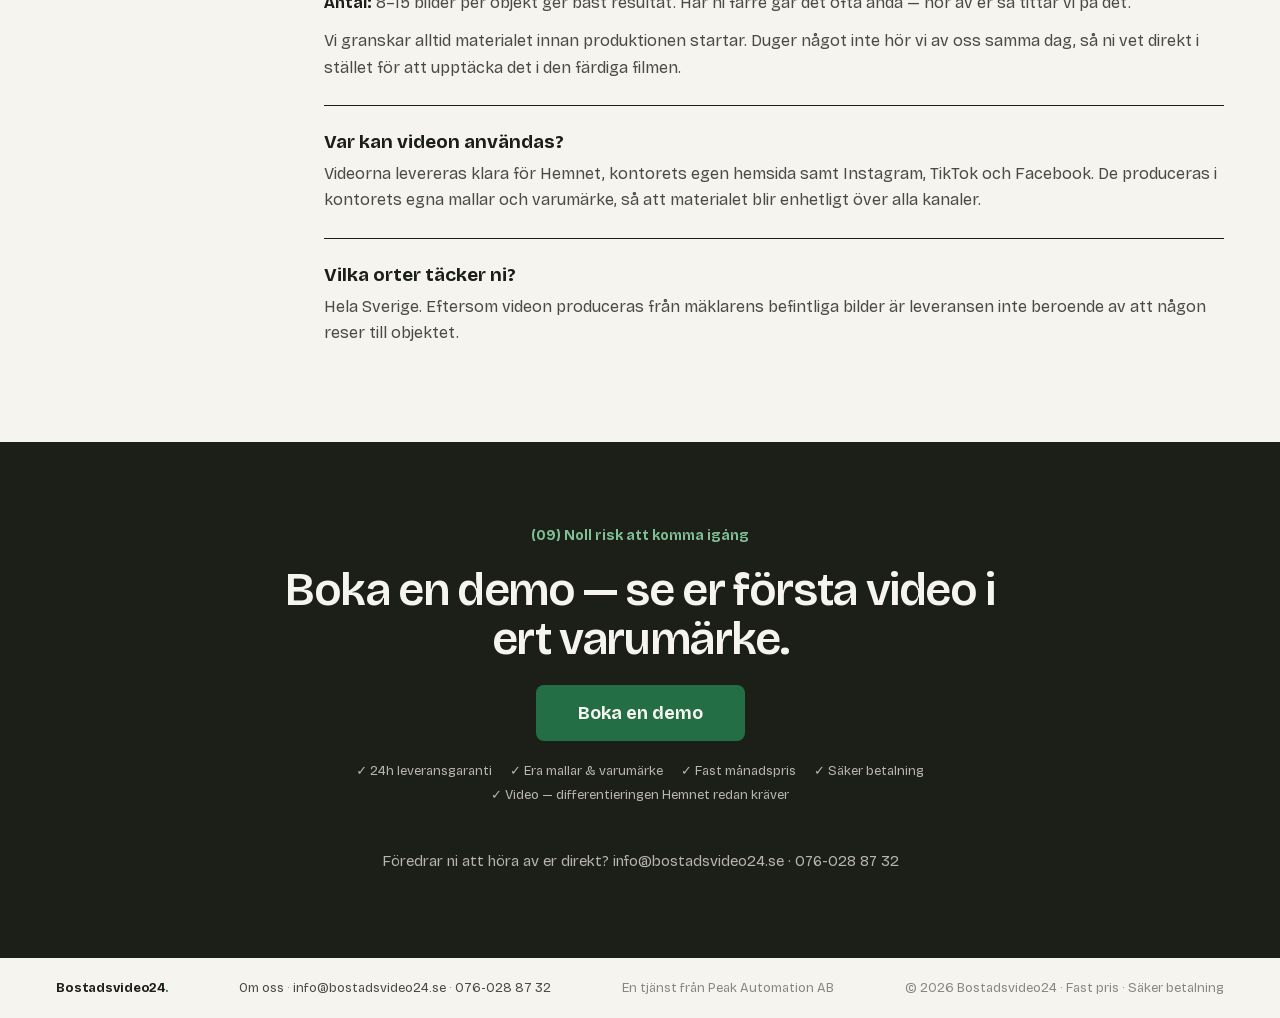
==== commit f0740298: "Om oss: enspaltig hero, porträtt i signaturen, efternamn, navlänk - Tvåspalten borttagen. Hero är en" ====
--- a/index.html
+++ b/index.html
@@ -264,7 +264,7 @@
     <div class="logo">Bostadsvideo24<span class="logo-dot">.</span></div>
     <a href="#priser" class="nav-banner">🎉 Introduktionspris — 50 % rabatt på första månaden</a>
     <div class="nav-links">
-      <a href="#process">Process</a><a href="#resultat">Resultat</a><a href="#priser">Priser</a>
+      <a href="#process">Process</a><a href="#resultat">Resultat</a><a href="#priser">Priser</a><a href="/om-oss">Om oss</a>
       <a href="#boka" class="btn-nav"
          data-cal-link="stefan-vikstrom-peakmarketing/strategimote-bostadsvideo24"
          data-cal-namespace="strategimote-bostadsvideo24"
--- a/assets/css/style.css
+++ b/assets/css/style.css
@@ -193,9 +193,19 @@
 .stats-head { margin-bottom: 44px; }
 .stats-grid { display: grid; grid-template-columns: repeat(3, 1fr); gap: 14px; }
 /* ---------- Om oss ---------- */
+.about-hero-copy { display: flex; flex-direction: column; align-items: flex-start; }
+.about-hero-copy .section-label { margin-bottom: 18px; }
+.about-hero-copy h1 { font-size: 52px; max-width: 15ch; margin-bottom: 28px; }
+.about-hero-copy .about-kicker { margin-top: 12px; }
+/* Porträttet är taget mot vit studiobakgrund och skulle utan kant flyta ihop
+   med sidans krämvita botten. Kanten är samma ink-linje som övriga bildramar. */
+.byline-img {
+  display: block; width: 88px; height: 88px;
+  border-radius: 50%; border: var(--border); object-fit: cover;
+}
 .about-lead { font-size: 18px; line-height: 1.7; color: var(--muted); max-width: 56ch; margin: 0 0 20px; text-wrap: pretty; }
 .about-kicker { font-size: 24px; line-height: 1.45; font-weight: 700; color: var(--ink); margin: 30px 0 0; letter-spacing: -0.01em; }
-.byline { margin-top: 34px; padding-left: 16px; border-left: 3px solid var(--accent); }
+.byline { margin-top: 34px; padding-left: 16px; border-left: 3px solid var(--accent); display: flex; align-items: center; gap: 16px; }
 .byline .name { font-size: 20px; font-weight: 700; line-height: 1.3; }
 .byline .role { font-size: 13px; letter-spacing: 0.06em; text-transform: uppercase; color: var(--faint); margin-top: 4px; font-weight: 700; }
 
@@ -217,6 +227,7 @@
 .about-row p { margin: 0; font-size: 16px; line-height: 1.68; color: var(--muted); max-width: 60ch; text-wrap: pretty; }
 
 @media (max-width: 900px) {
+  .about-hero-copy h1 { font-size: 40px; }
   .about-cols { grid-template-columns: 1fr; gap: 36px; }
   .about-row { grid-template-columns: 1fr; gap: 8px; }
 }
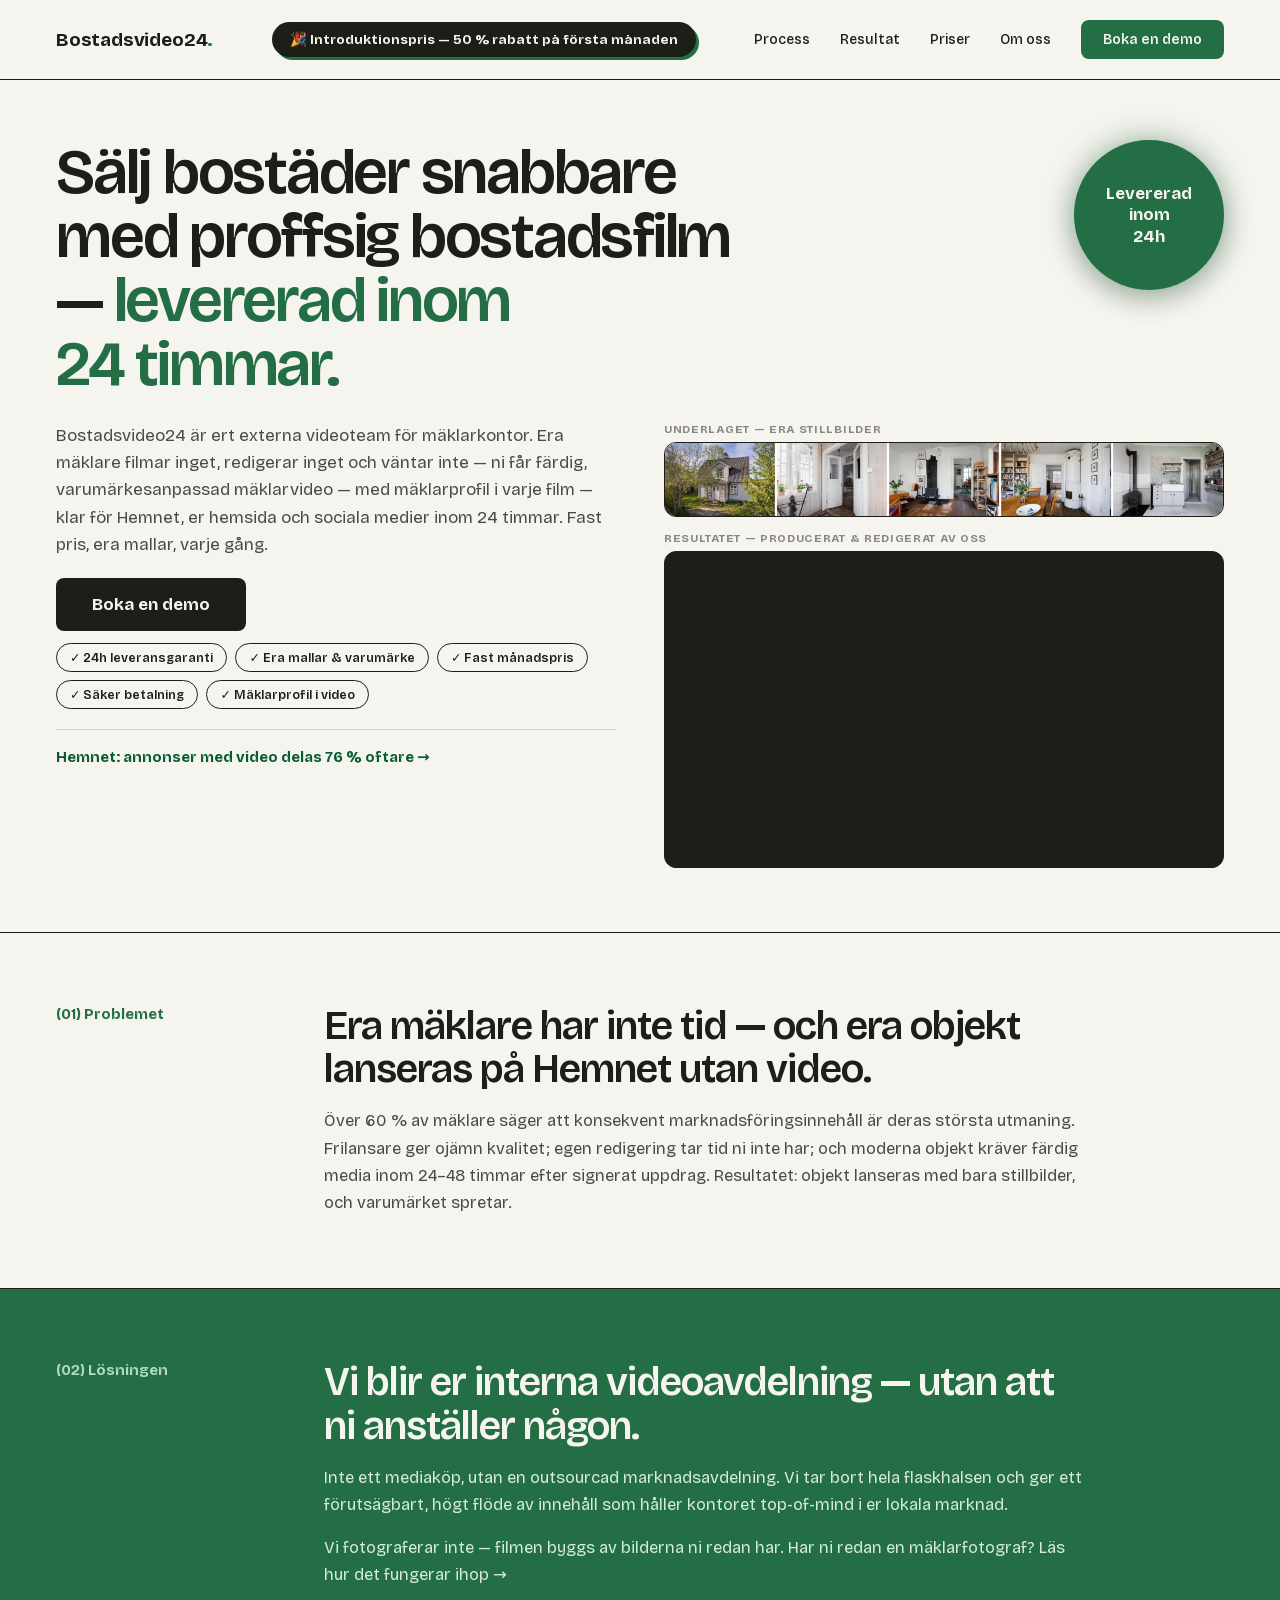
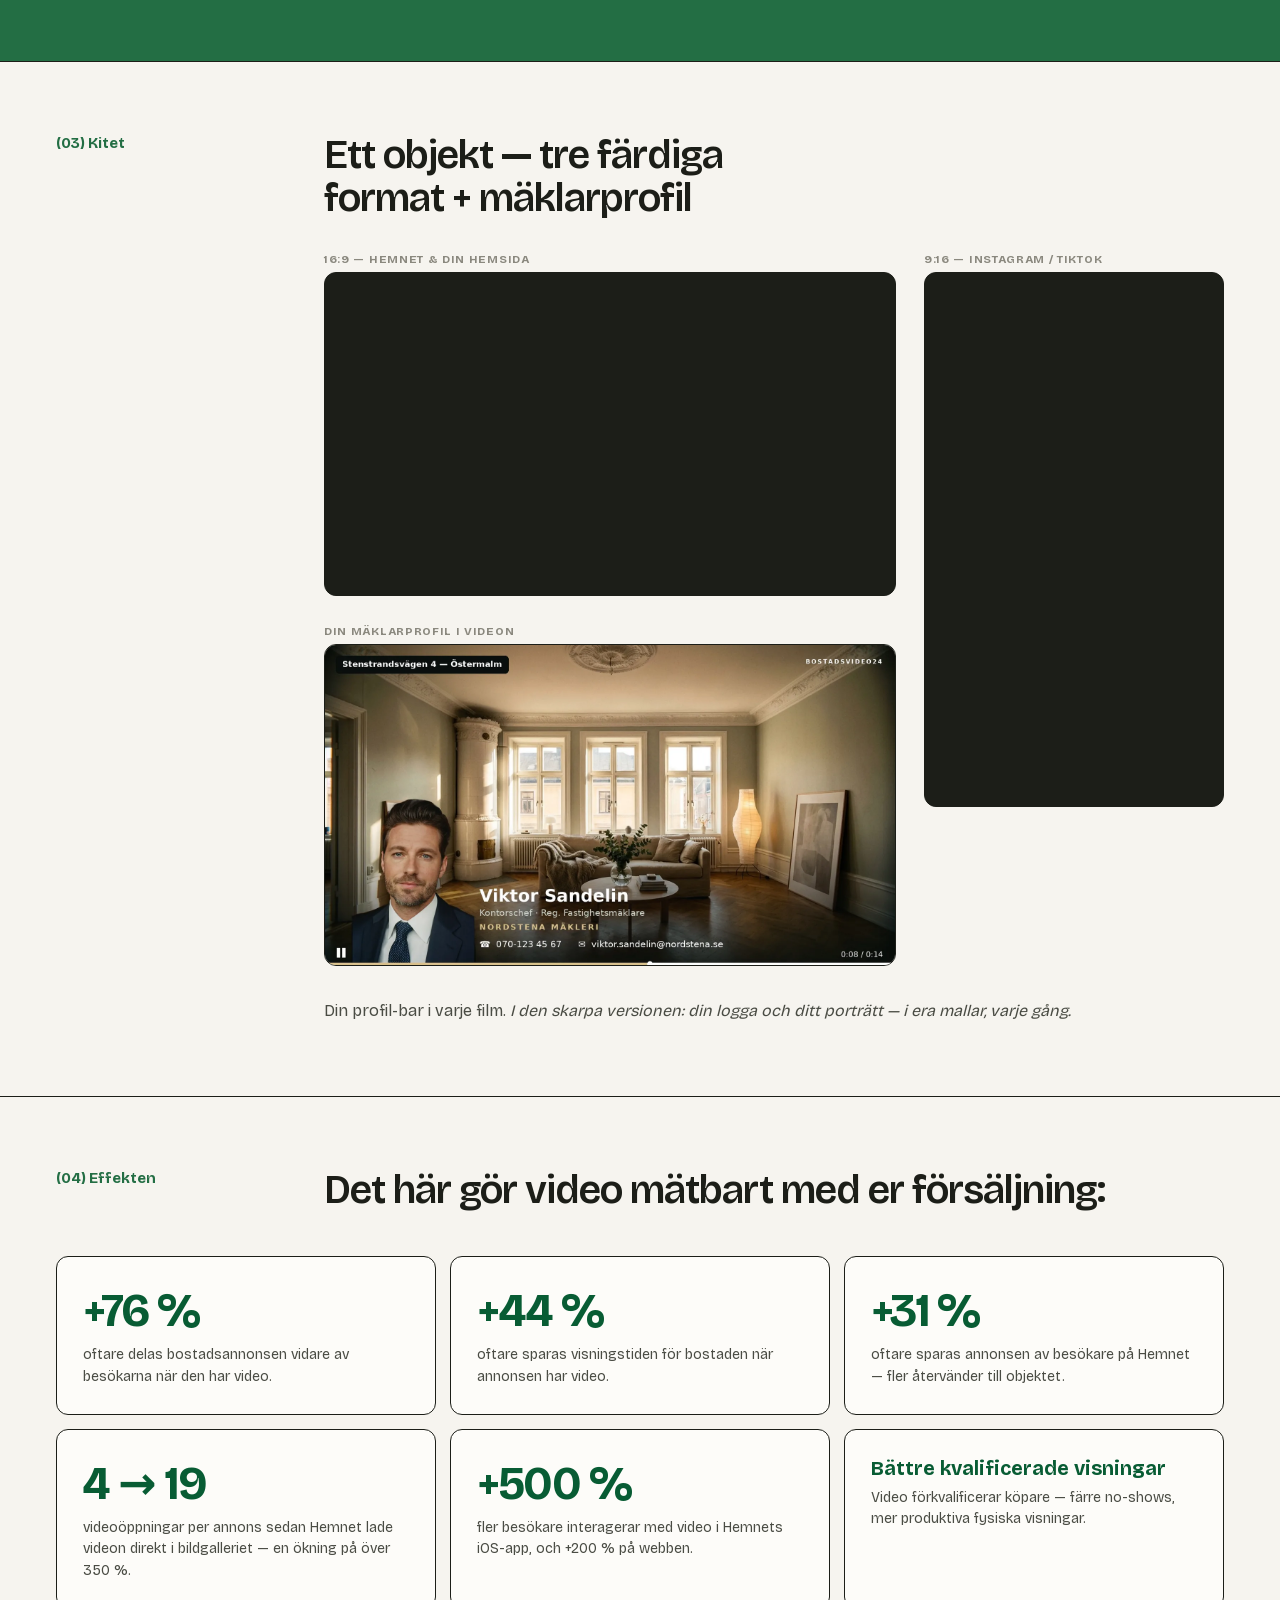
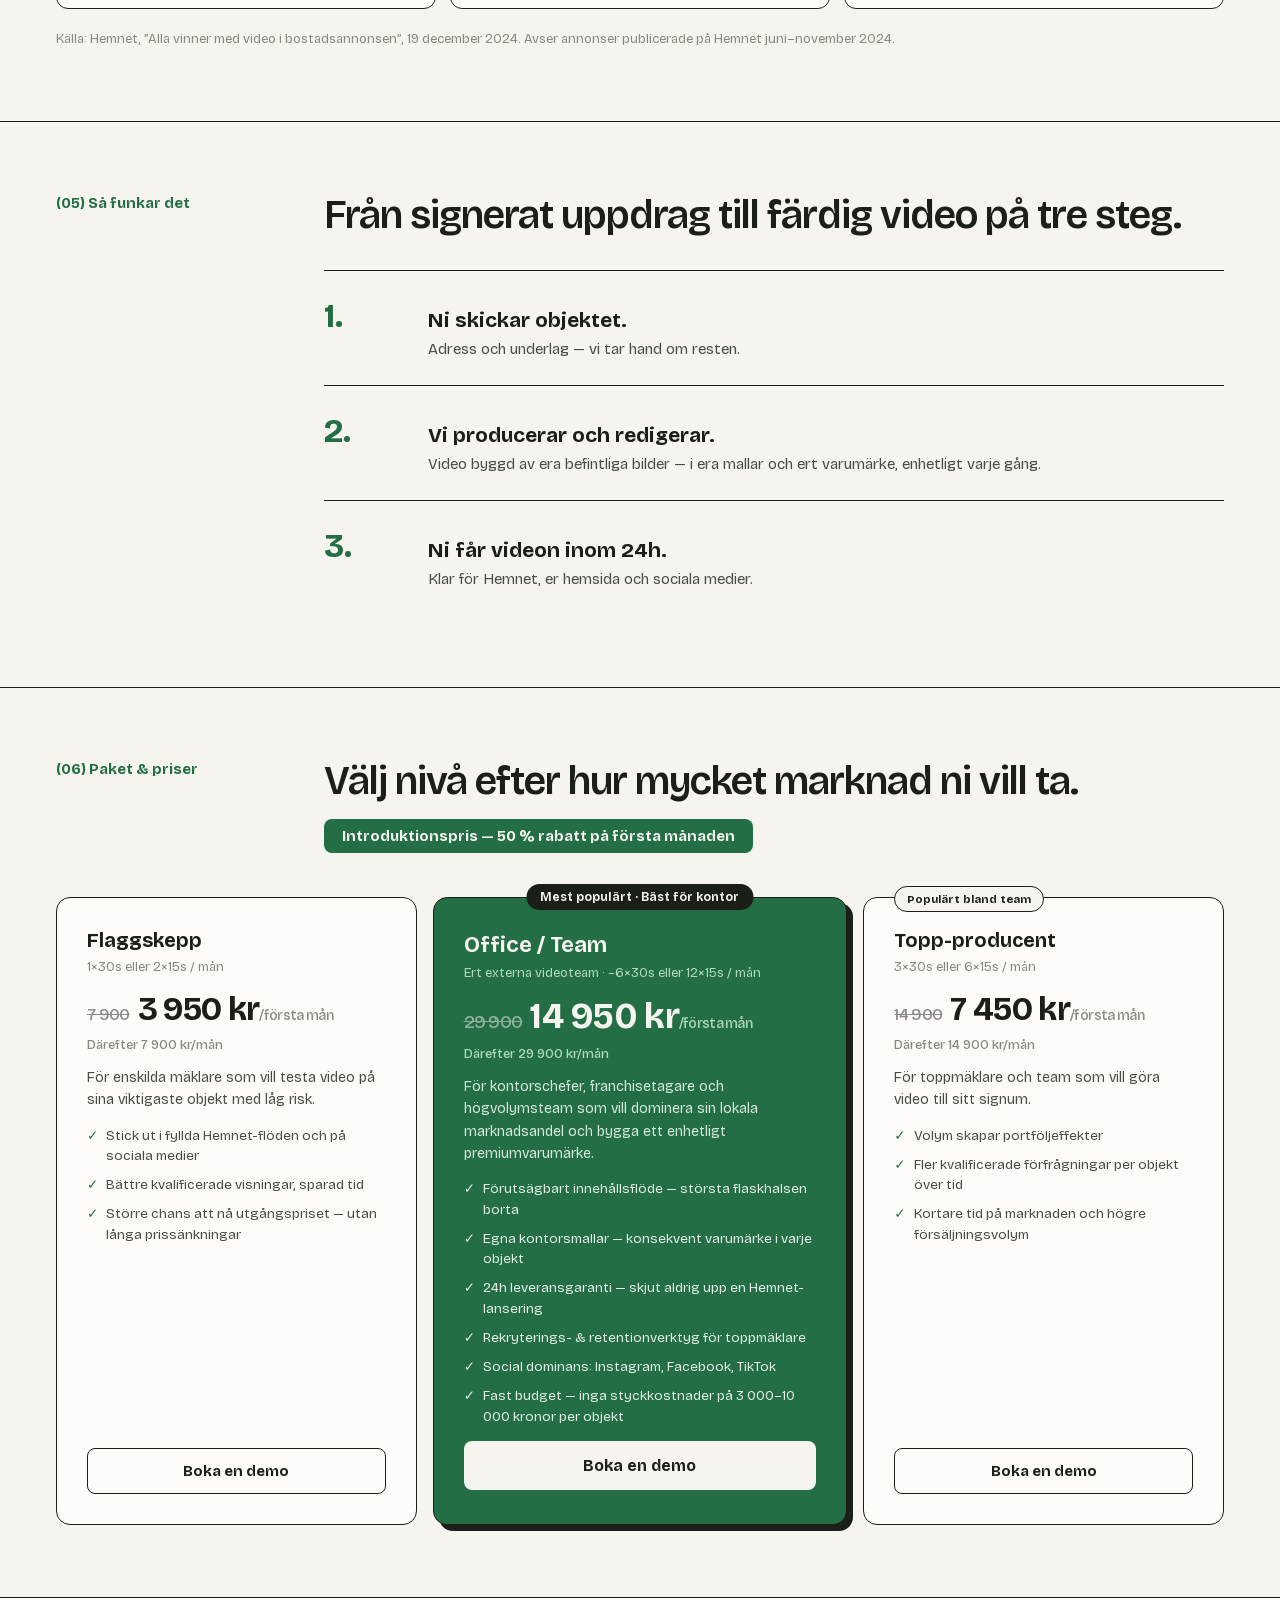
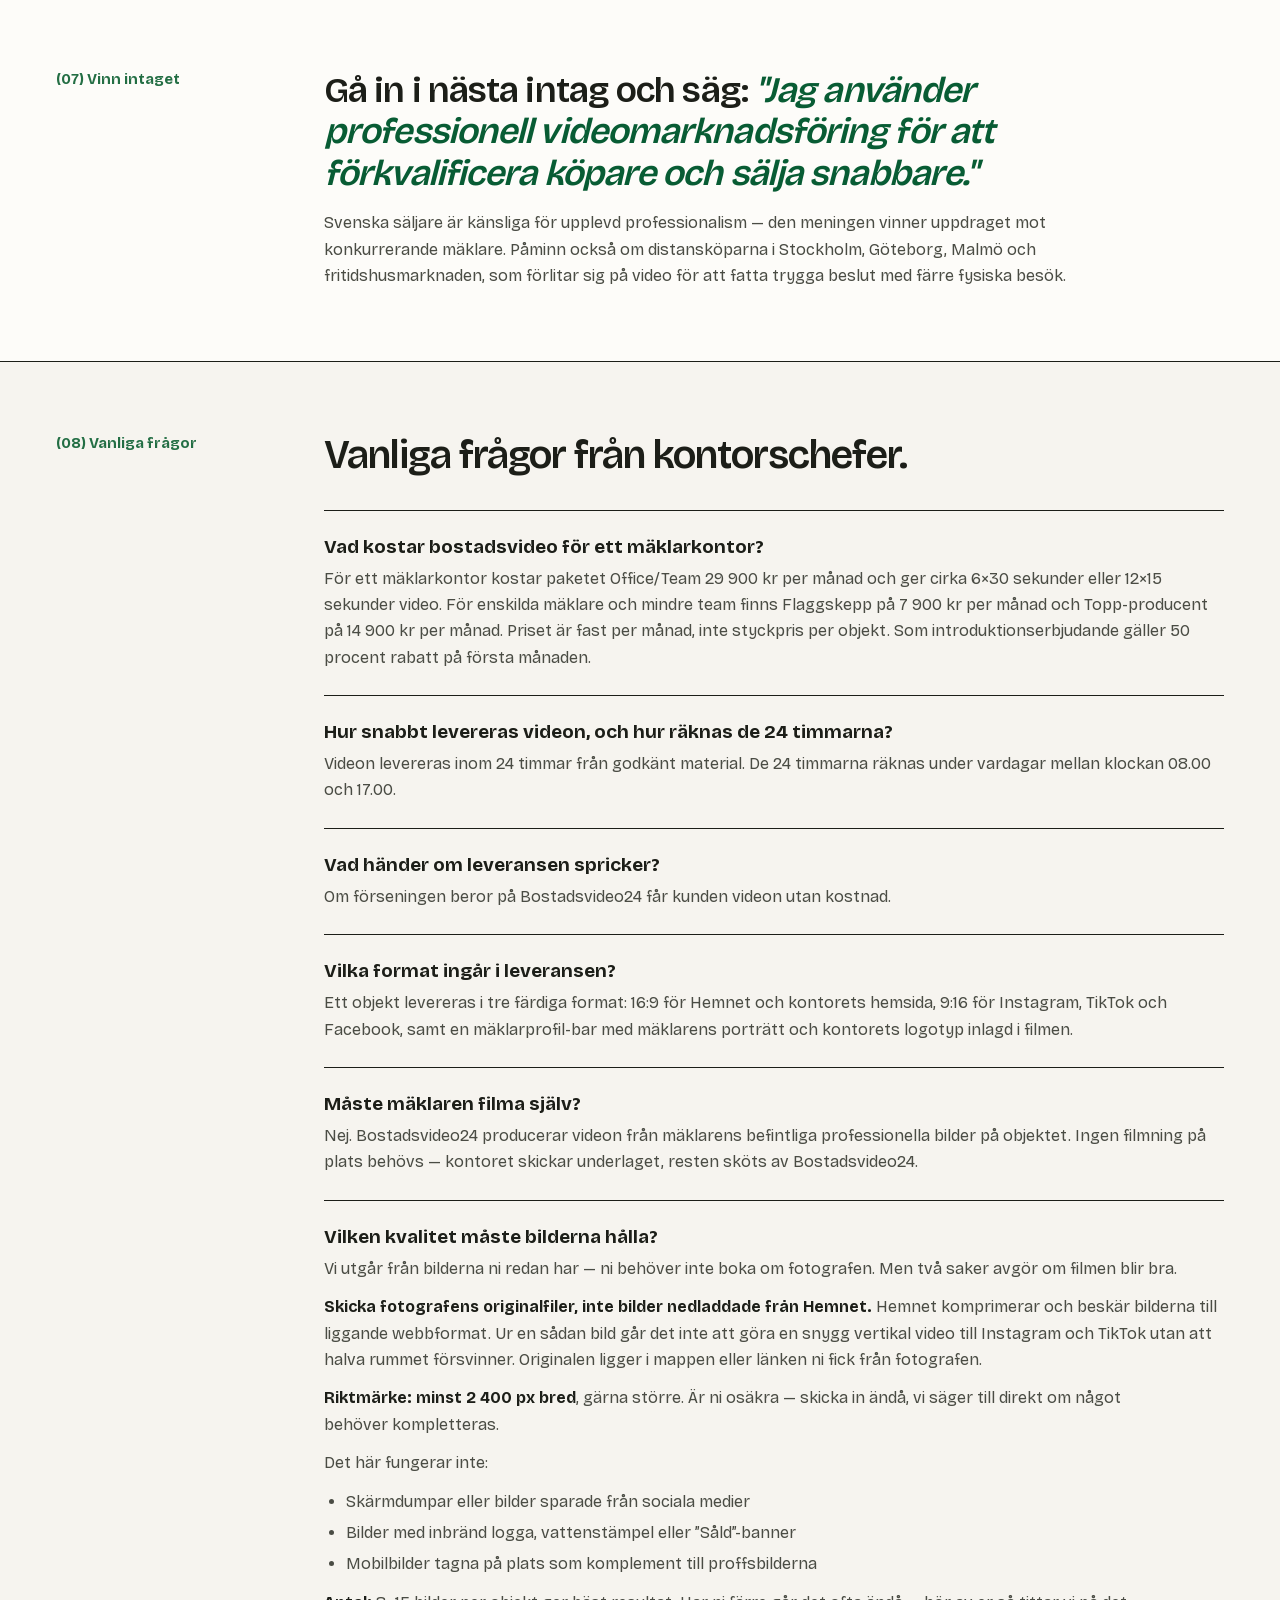
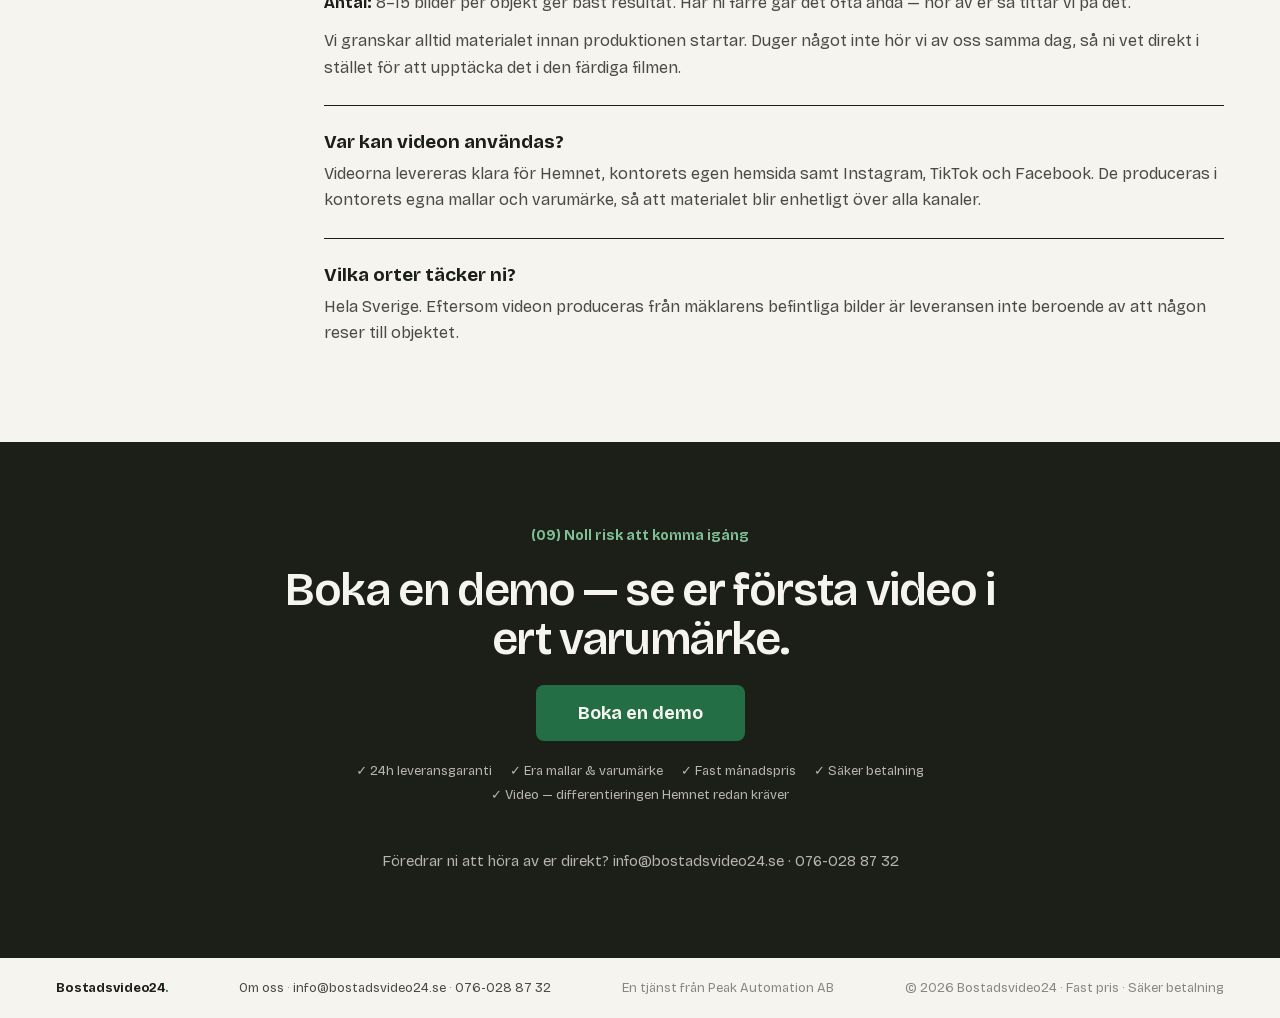
==== commit 84c1cef5: "Stoppa autospelande video, rätta efternamn och leveransvillkor Autospel: alla tre inbäddade filmer s" ====
--- a/index.html
+++ b/index.html
@@ -199,7 +199,7 @@
           "name": "Hur snabbt levereras videon, och hur räknas de 24 timmarna?",
           "acceptedAnswer": {
             "@type": "Answer",
-            "text": "Videon levereras inom 24 timmar från godkänt korrektur. De 24 timmarna räknas under vardagar mellan klockan 08.00 och 17.00."
+            "text": "Videon levereras inom 24 timmar från godkänt material. De 24 timmarna räknas under vardagar mellan klockan 08.00 och 17.00."
           }
         },
         {
@@ -320,7 +320,7 @@
           <div class="media-stack">
             <span class="media-label">Resultatet — producerat &amp; redigerat av oss</span>
             <div class="media-frame">
-              <iframe src="https://iframe.mediadelivery.net/embed/699355/479fa1cf-1cf2-4050-913b-e73dc4c1669e" allow="autoplay; fullscreen; picture-in-picture; encrypted-media" allowfullscreen title="Resultatet — producerat och redigerat av oss" loading="lazy"></iframe>
+              <iframe src="https://iframe.mediadelivery.net/embed/699355/479fa1cf-1cf2-4050-913b-e73dc4c1669e?autoplay=false&amp;preload=false" allow="fullscreen; picture-in-picture; encrypted-media" allowfullscreen title="Resultatet — producerat och redigerat av oss" loading="lazy"></iframe>
             </div>
           </div>
         </div>
@@ -358,7 +358,7 @@
             <div class="media-stack">
               <span class="media-label">16:9 — Hemnet &amp; din hemsida</span>
               <div class="media-frame">
-                <iframe src="https://iframe.mediadelivery.net/embed/699355/479fa1cf-1cf2-4050-913b-e73dc4c1669e" allow="autoplay; fullscreen; picture-in-picture; encrypted-media" allowfullscreen title="16:9 — Hemnet och hemsida" loading="lazy"></iframe>
+                <iframe src="https://iframe.mediadelivery.net/embed/699355/479fa1cf-1cf2-4050-913b-e73dc4c1669e?autoplay=false&amp;preload=false" allow="fullscreen; picture-in-picture; encrypted-media" allowfullscreen title="16:9 — Hemnet och hemsida" loading="lazy"></iframe>
               </div>
             </div>
             <div class="media-stack">
@@ -372,7 +372,7 @@
           <div class="media-stack">
             <span class="media-label">9:16 — Instagram / TikTok</span>
             <div class="media-frame media-frame--vertical">
-              <iframe src="https://iframe.mediadelivery.net/embed/699355/17a2db2c-a9d0-4f64-8f5c-353f22dd0bba" allow="autoplay; fullscreen; picture-in-picture; encrypted-media" allowfullscreen title="9:16 — Instagram och TikTok" loading="lazy"></iframe>
+              <iframe src="https://iframe.mediadelivery.net/embed/699355/17a2db2c-a9d0-4f64-8f5c-353f22dd0bba?autoplay=false&amp;preload=false" allow="fullscreen; picture-in-picture; encrypted-media" allowfullscreen title="9:16 — Instagram och TikTok" loading="lazy"></iframe>
             </div>
           </div>
         </div>
@@ -531,7 +531,7 @@
           </div>
           <div class="faq-item">
             <h3>Hur snabbt levereras videon, och hur räknas de 24 timmarna?</h3>
-            <p>Videon levereras inom 24 timmar från godkänt korrektur. De 24 timmarna räknas under vardagar mellan klockan 08.00 och 17.00.</p>
+            <p>Videon levereras inom 24 timmar från godkänt material. De 24 timmarna räknas under vardagar mellan klockan 08.00 och 17.00.</p>
           </div>
           <div class="faq-item">
             <h3>Vad händer om leveransen spricker?</h3>
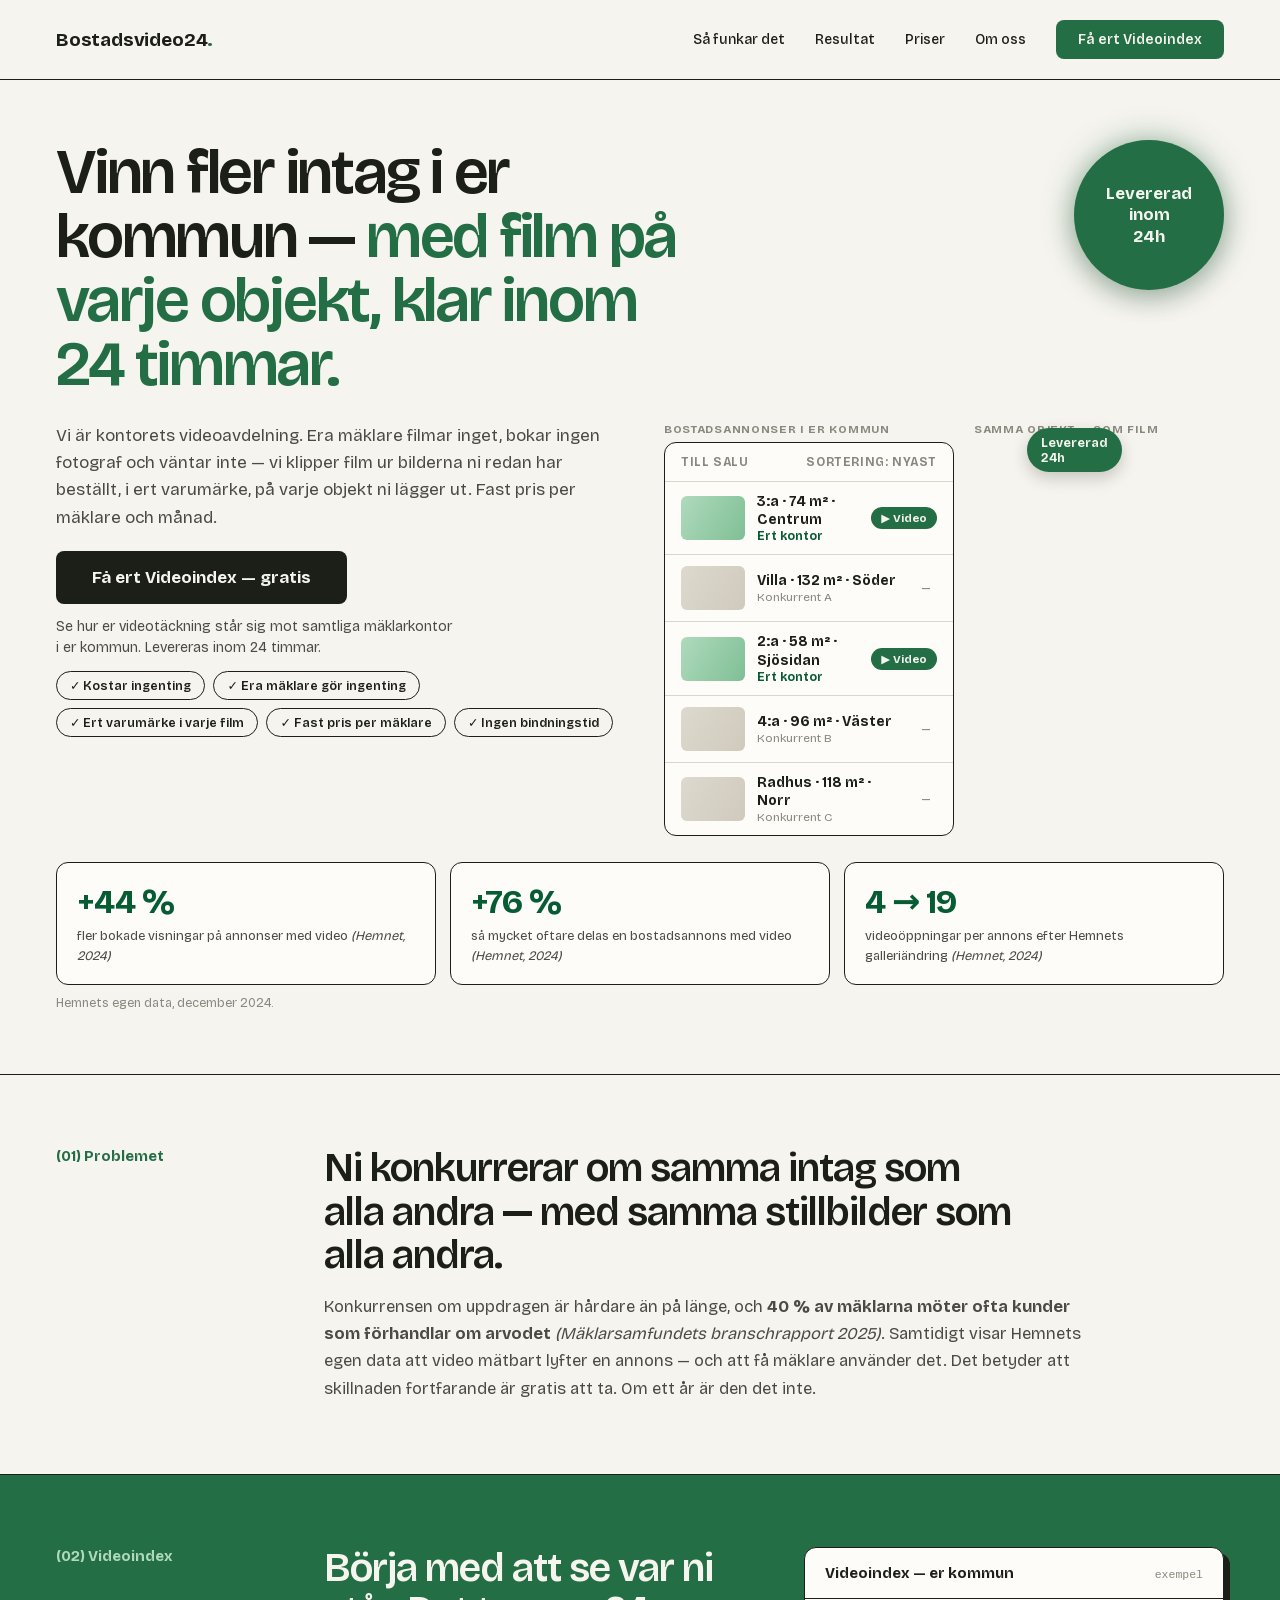
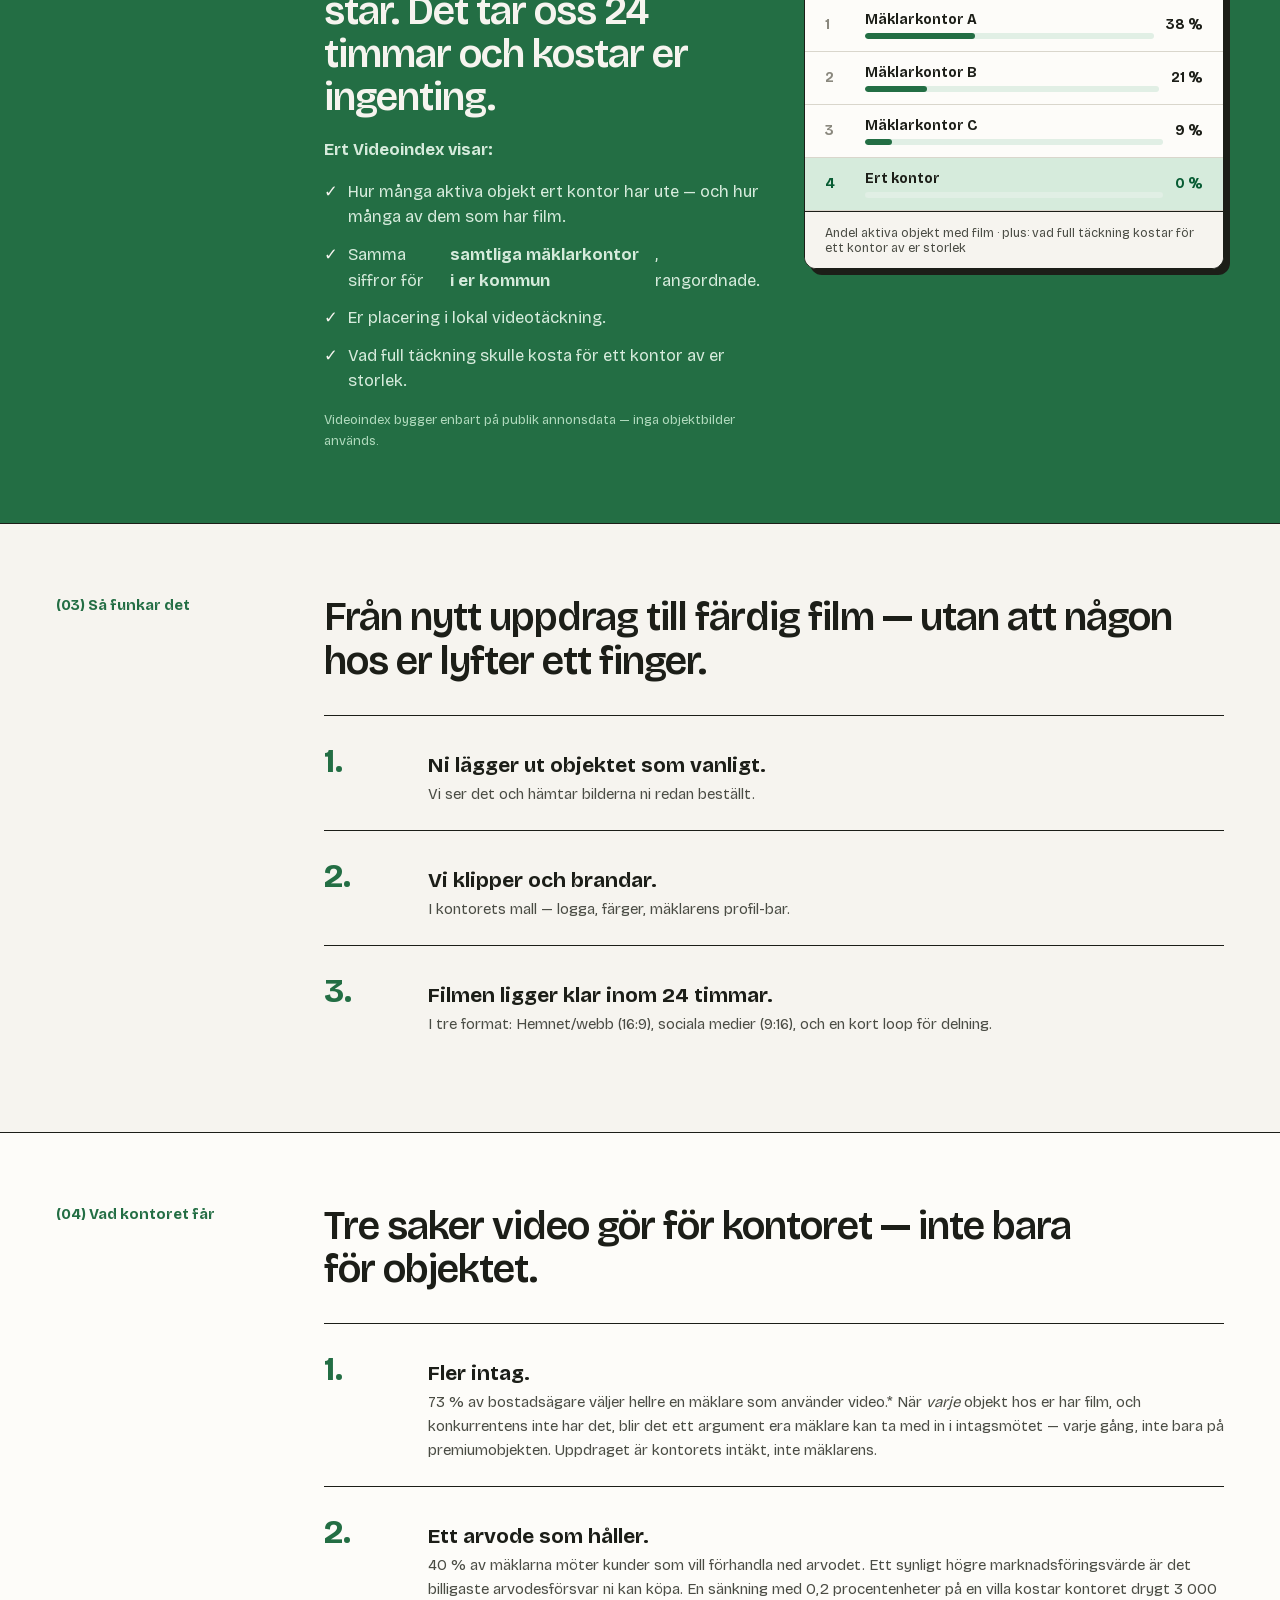
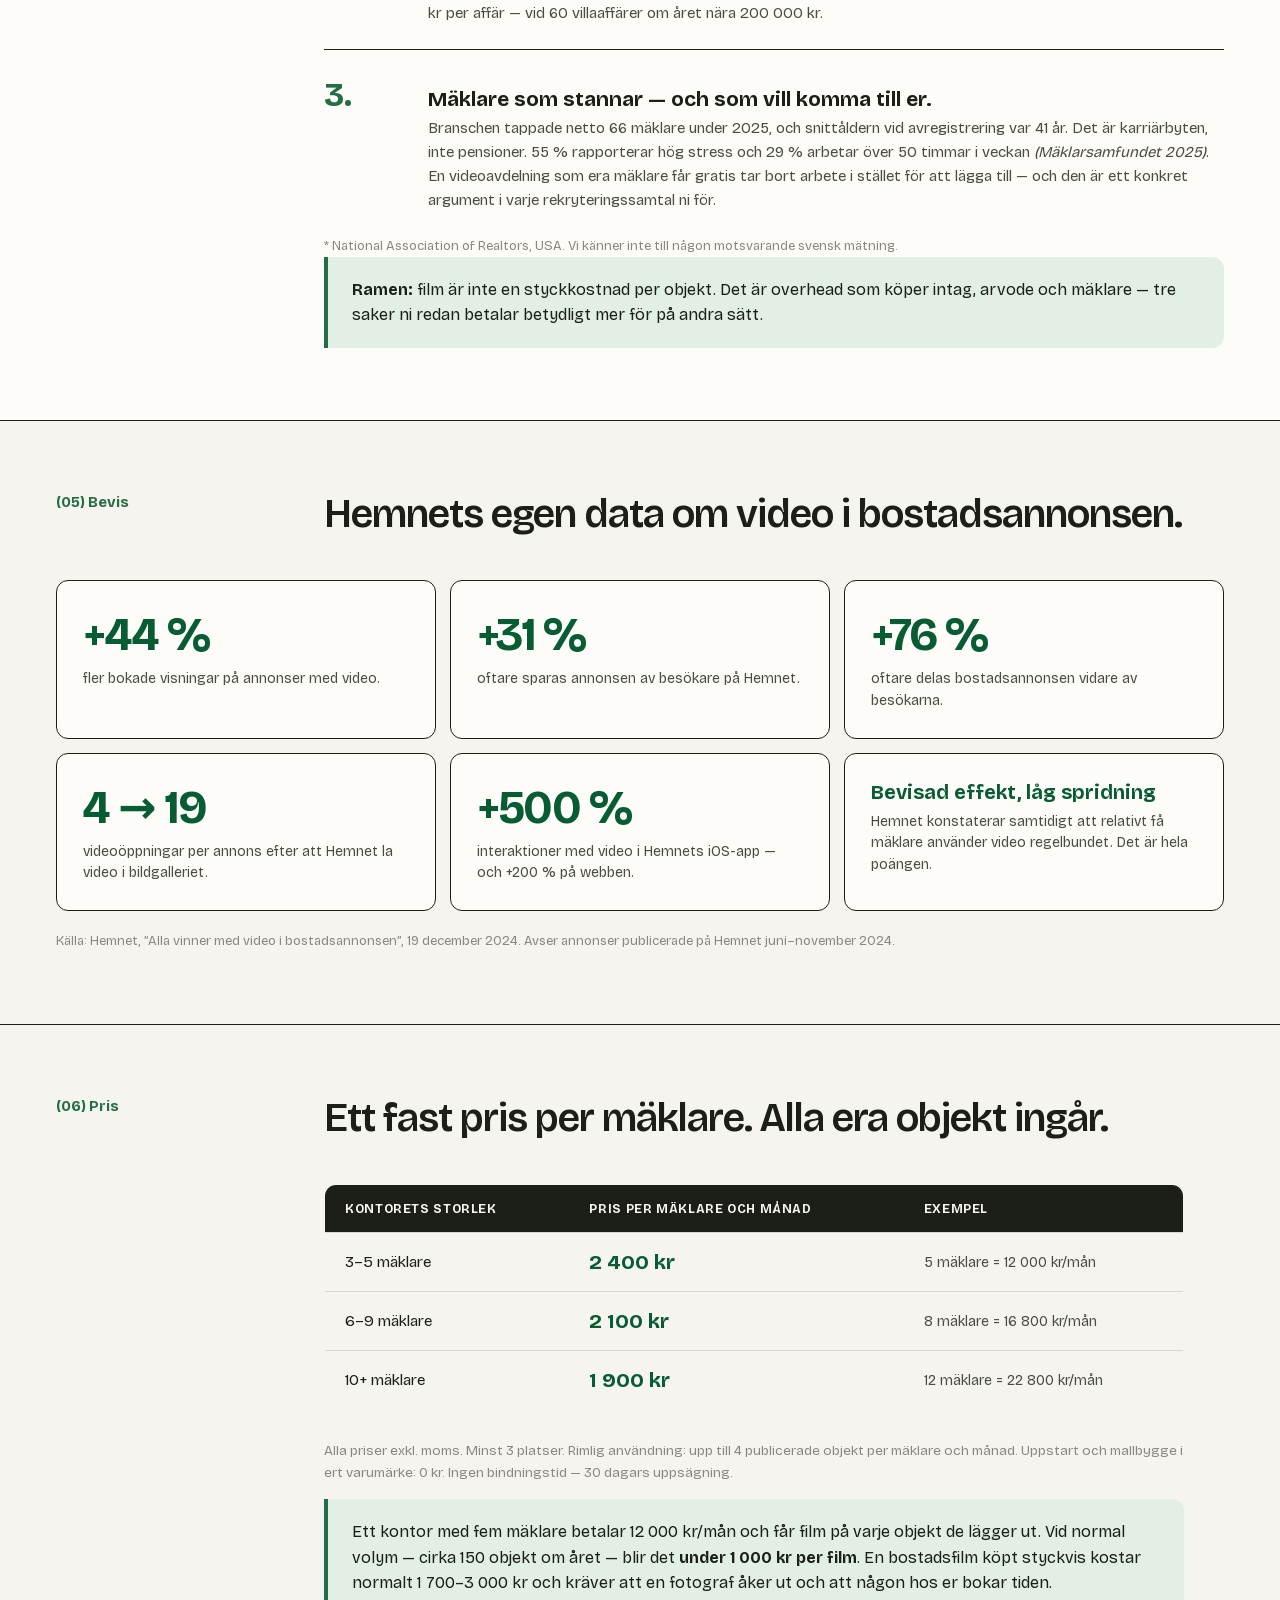
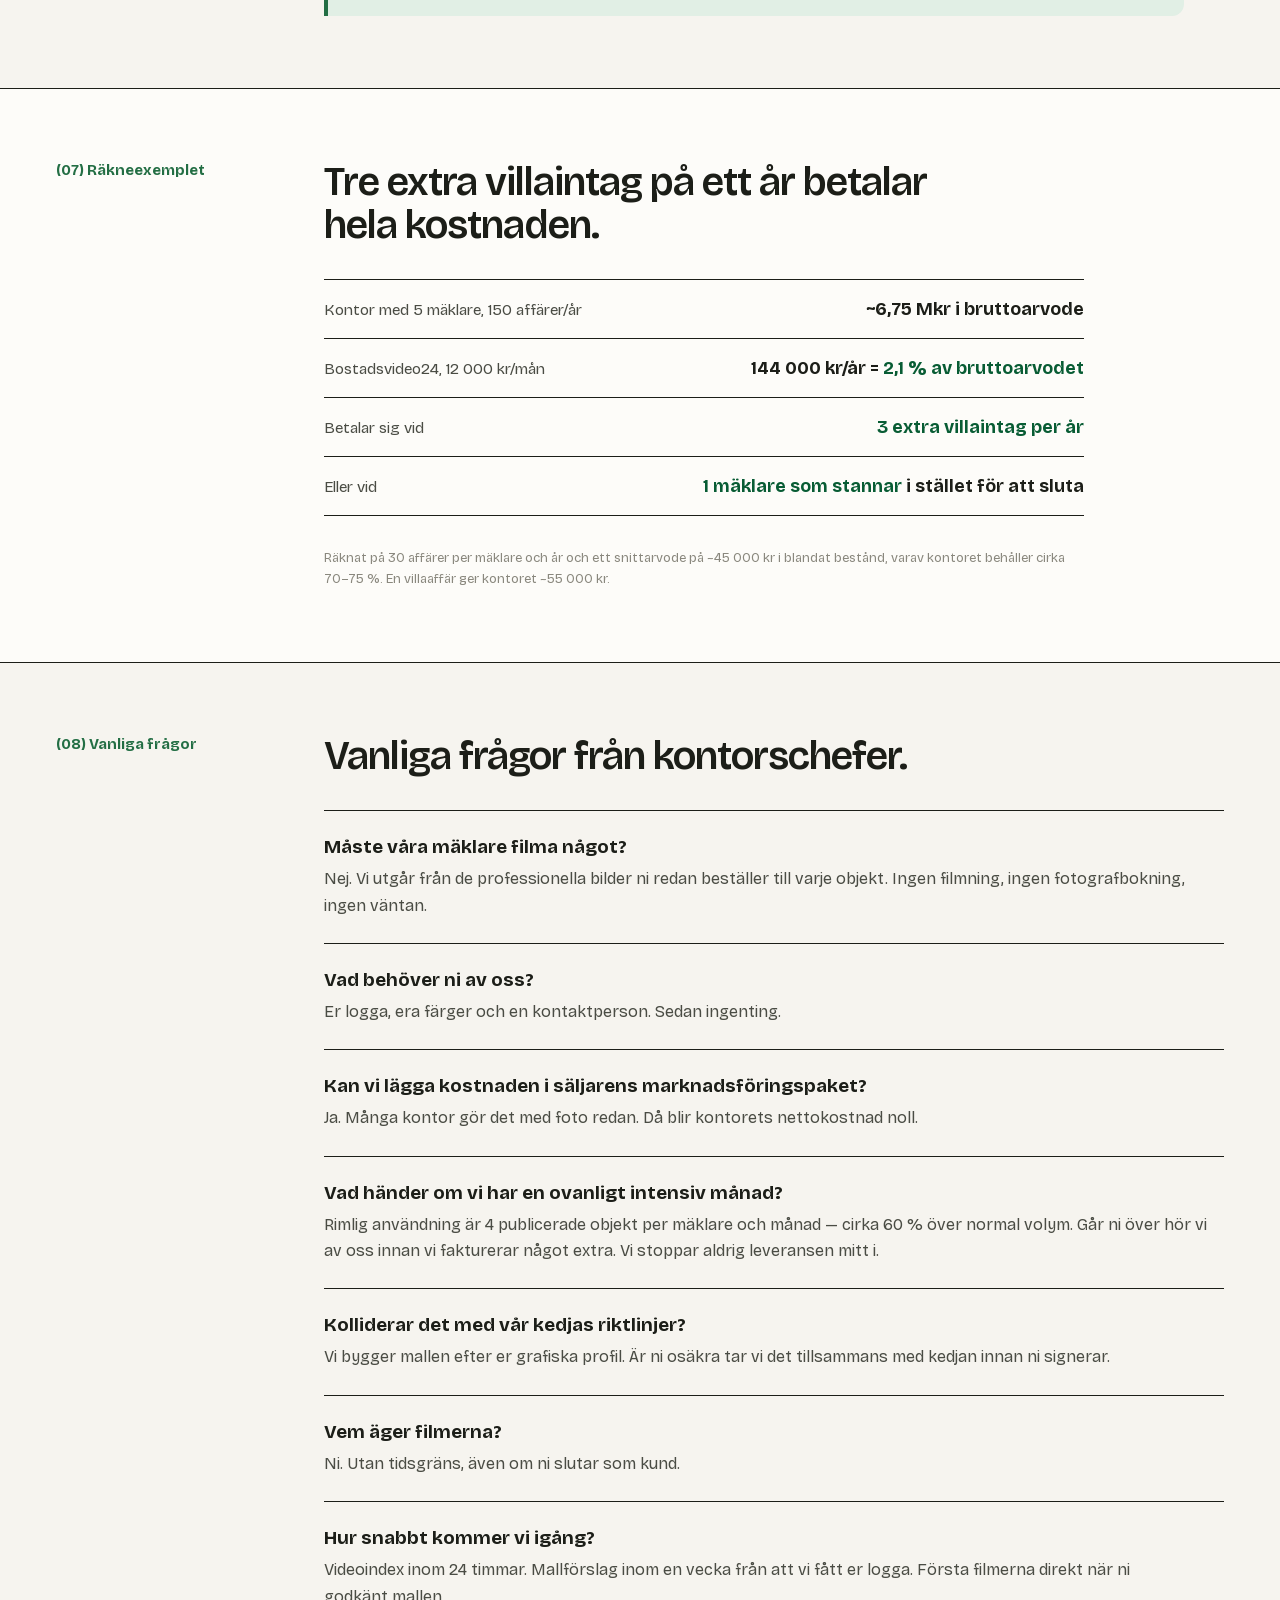
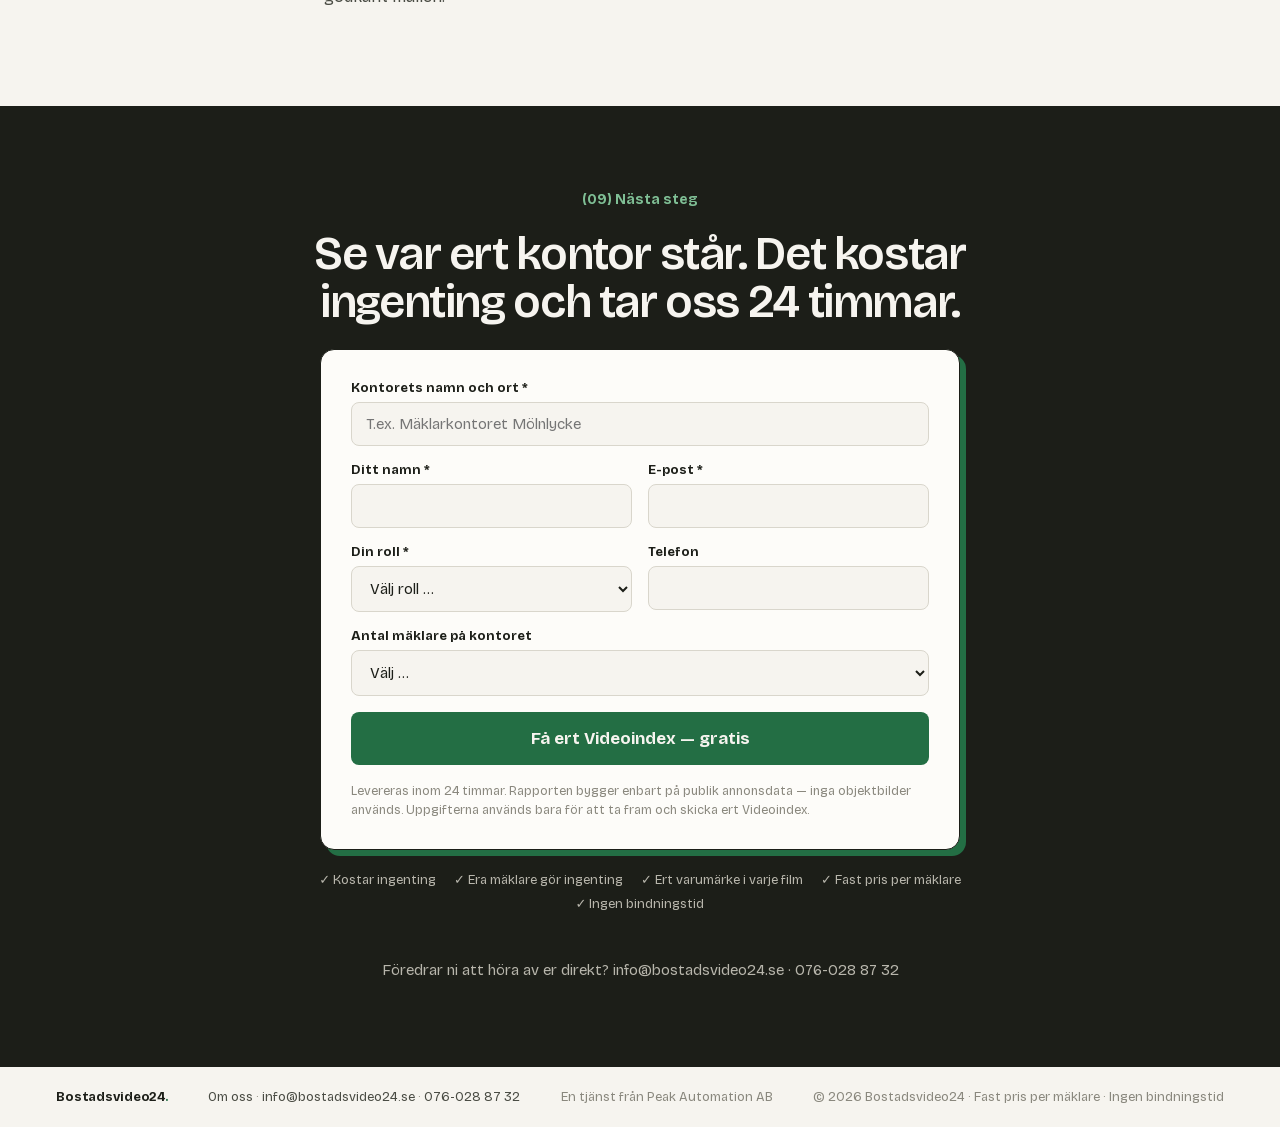
==== commit ba12ca9b: "Ny landningssida mot kontorsägaren: Videoindex som primär CTA Hero med annonsflödes-mockup + 9:16-fi" ====
--- a/index.html
+++ b/index.html
@@ -3,33 +3,27 @@
 <head>
 <meta charset="utf-8">
 <meta name="viewport" content="width=device-width, initial-scale=1">
-<title>Bostadsfilm &amp; mäklarvideo inom 24 timmar | Bostadsvideo24</title>
-<meta name="description" content="Ert externa videoteam för mäklarkontor. Färdig bostadsfilm och mäklarvideo för Hemnet och sociala medier inom 24 timmar. Fast månadspris från 7 900 kr.">
+<title>Vinn fler intag med film på varje objekt | Bostadsvideo24</title>
+<meta name="description" content="Bostadsvideo24 är mäklarkontorets videoavdelning. Film på varje objekt inom 24 timmar, klippt ur bilderna ni redan beställt, i ert varumärke. Fast pris per mäklare och månad. Börja med ett gratis Videoindex för er kommun.">
 <link rel="canonical" href="https://www.bostadsvideo24.se/">
 <meta property="og:type" content="website">
 <meta property="og:locale" content="sv_SE">
 <meta property="og:site_name" content="Bostadsvideo24">
 <meta property="og:url" content="https://www.bostadsvideo24.se/">
-<meta property="og:title" content="Bostadsfilm &amp; mäklarvideo inom 24 timmar | Bostadsvideo24">
-<meta property="og:description" content="Ert externa videoteam för mäklarkontor. Färdig bostadsfilm och mäklarvideo för Hemnet och sociala medier inom 24 timmar. Fast månadspris.">
+<meta property="og:title" content="Vinn fler intag med film på varje objekt | Bostadsvideo24">
+<meta property="og:description" content="Kontorets videoavdelning: film på varje objekt inom 24 timmar, i ert varumärke, till fast pris per mäklare. Börja med ett gratis Videoindex för er kommun.">
 <meta property="og:image" content="https://www.bostadsvideo24.se/assets/img/og.jpg">
 <meta property="og:image:width" content="1200">
 <meta property="og:image:height" content="630">
-<meta property="og:image:alt" content="Bostadsvideo24 — bostadsvideo på 24 timmar, ert externa videoteam för mäklarkontor">
+<meta property="og:image:alt" content="Bostadsvideo24 — mäklarkontorets videoavdelning, film på varje objekt inom 24 timmar">
 <meta name="twitter:card" content="summary_large_image">
-<meta name="twitter:title" content="Bostadsfilm &amp; mäklarvideo inom 24 timmar | Bostadsvideo24">
-<meta name="twitter:description" content="Ert externa videoteam för mäklarkontor. Färdig bostadsfilm och mäklarvideo för Hemnet och sociala medier inom 24 timmar.">
+<meta name="twitter:title" content="Vinn fler intag med film på varje objekt | Bostadsvideo24">
+<meta name="twitter:description" content="Kontorets videoavdelning: film på varje objekt inom 24 timmar, i ert varumärke, till fast pris per mäklare. Börja med ett gratis Videoindex.">
 <meta name="twitter:image" content="https://www.bostadsvideo24.se/assets/img/og.jpg">
 <link rel="icon" href="data:image/svg+xml,%3Csvg xmlns='http://www.w3.org/2000/svg' viewBox='0 0 32 32'%3E%3Crect width='32' height='32' rx='8' fill='%232e7d4f'/%3E%3Ctext x='16' y='22' font-family='sans-serif' font-size='14' font-weight='700' fill='%23f6f4ef' text-anchor='middle'%3E24%3C/text%3E%3C/svg%3E">
 <link rel="preload" href="assets/fonts/bricolage-grotesque-latin.woff2" as="font" type="font/woff2" crossorigin>
 <link rel="stylesheet" href="assets/css/style.css">
-<script type="text/javascript">
-(function (C, A, L) { let p = function (a, ar) { a.q.push(ar); }; let d = C.document; C.Cal = C.Cal || function () { let cal = C.Cal; let ar = arguments; if (!cal.loaded) { cal.ns = {}; cal.q = cal.q || []; d.head.appendChild(d.createElement("script")).src = A; cal.loaded = true; } if (ar[0] === L) { const api = function () { p(api, arguments); }; const namespace = ar[1]; api.q = api.q || []; if(typeof namespace === "string"){cal.ns[namespace] = cal.ns[namespace] || api;p(cal.ns[namespace], ar);p(cal, ["initNamespace", namespace]);} else p(cal, ar); return;} p(cal, ar); }; })(window, "https://app.cal.com/embed/embed.js", "init");
-Cal("init", "strategimote-bostadsvideo24", {origin:"https://app.cal.com"});
-Cal.config = Cal.config || {};
-Cal.config.forwardQueryParams = true;
-Cal.ns["strategimote-bostadsvideo24"]("ui", {"cssVarsPerTheme":{"light":{"cal-brand":"#241d7b"},"dark":{"cal-brand":"#fafafa"}},"hideEventTypeDetails":false,"layout":"month_view"});
-</script>
+<script src="assets/js/videoindex.js" defer></script>
 
 <!--
   sameAs saknas — lägg in LinkedIn-företagssidan i Organization-blocket när den finns.
@@ -44,7 +38,7 @@
       "@id": "https://www.bostadsvideo24.se/#organization",
       "name": "Bostadsvideo24",
       "url": "https://www.bostadsvideo24.se/",
-      "description": "Externt videoteam för svenska mäklarkontor. Producerar bostadsfilm och mäklarvideo från mäklarens befintliga stillbilder, med leverans inom 24 timmar till fast månadspris.",
+      "description": "Mäklarkontorets externa videoavdelning. Producerar bostadsfilm från kontorets befintliga objektbilder, i kontorets varumärke, med leverans inom 24 timmar. Fast pris per mäklare och månad — alla publicerade objekt ingår.",
       "logo": "https://www.bostadsvideo24.se/assets/img/og.jpg",
       "image": "https://www.bostadsvideo24.se/assets/img/og.jpg",
       "email": "info@bostadsvideo24.se",
@@ -94,7 +88,7 @@
       "@type": "WebPage",
       "@id": "https://www.bostadsvideo24.se/#webpage",
       "url": "https://www.bostadsvideo24.se/",
-      "name": "Bostadsfilm & mäklarvideo inom 24 timmar | Bostadsvideo24",
+      "name": "Vinn fler intag med film på varje objekt | Bostadsvideo24",
       "isPartOf": { "@id": "https://www.bostadsvideo24.se/#website" },
       "about": { "@id": "https://www.bostadsvideo24.se/#service" },
       "inLanguage": "sv-SE"
@@ -102,56 +96,53 @@
     {
       "@type": "Service",
       "@id": "https://www.bostadsvideo24.se/#service",
-      "name": "Bostadsfilm och mäklarvideo för mäklarkontor",
-      "serviceType": "Bostadsvideo för mäklarkontor",
-      "description": "Färdigredigerad bostadsfilm per objekt, producerad från mäklarens befintliga professionella stillbilder — ingen filmning på plats. Levereras inom 24 timmar i tre format: 16:9 för Hemnet och hemsida, 9:16 för Instagram, TikTok och Facebook, samt mäklarprofil i filmen. Produceras i kontorets egna mallar och varumärke.",
+      "name": "Videoavdelning för mäklarkontor",
+      "serviceType": "Bostadsfilm för mäklarkontor — abonnemang per mäklare",
+      "description": "Bostadsvideo24 fungerar som mäklarkontorets videoavdelning: film på varje publicerat objekt, klippt ur de professionella bilder kontoret redan beställt — ingen filmning på plats. Leverans inom 24 timmar i tre format: 16:9 för Hemnet och webb, 9:16 för sociala medier samt en kort loop för delning. Produceras i kontorets mallar och varumärke. Fast pris per mäklare och månad, alla objekt ingår. Nya kontor börjar med ett gratis Videoindex — en rapport över kontorets videotäckning jämfört med samtliga mäklarkontor i kommunen.",
       "provider": { "@id": "https://www.bostadsvideo24.se/#organization" },
       "areaServed": { "@type": "Country", "name": "Sverige" },
-      "audience": { "@type": "BusinessAudience", "name": "Mäklarkontor och fastighetsmäklare" },
+      "audience": { "@type": "BusinessAudience", "name": "Franchisetagare, kontorschefer och VD för mäklarföretag" },
       "hasOfferCatalog": {
         "@type": "OfferCatalog",
-        "name": "Paket och priser",
+        "name": "Fast pris per mäklare och månad",
         "itemListElement": [
           {
             "@type": "Offer",
-            "name": "Flaggskepp",
-            "description": "1×30 sekunder eller 2×15 sekunder per månad. För enskilda mäklare som vill testa video på sina viktigaste objekt.",
-            "price": "7900",
+            "name": "Kontor med 3–5 mäklare",
+            "description": "2 400 kr per mäklare och månad exkl. moms. Alla publicerade objekt ingår (rimlig användning: upp till 4 objekt per mäklare och månad). Minst 3 platser. Uppstart och mallbygge 0 kr. Ingen bindningstid — 30 dagars uppsägning.",
+            "price": "2400",
             "priceCurrency": "SEK",
             "priceSpecification": {
               "@type": "UnitPriceSpecification",
-              "price": "7900",
+              "price": "2400",
               "priceCurrency": "SEK",
-              "unitCode": "MON",
-              "referenceQuantity": { "@type": "QuantitativeValue", "value": 1, "unitCode": "MON" }
+              "unitText": "per mäklare och månad"
             }
           },
           {
             "@type": "Offer",
-            "name": "Topp-producent",
-            "description": "3×30 sekunder eller 6×15 sekunder per månad. För toppmäklare och team som vill göra video till sitt signum.",
-            "price": "14900",
+            "name": "Kontor med 6–9 mäklare",
+            "description": "2 100 kr per mäklare och månad exkl. moms. Alla publicerade objekt ingår (rimlig användning: upp till 4 objekt per mäklare och månad). Uppstart och mallbygge 0 kr. Ingen bindningstid — 30 dagars uppsägning.",
+            "price": "2100",
             "priceCurrency": "SEK",
             "priceSpecification": {
               "@type": "UnitPriceSpecification",
-              "price": "14900",
+              "price": "2100",
               "priceCurrency": "SEK",
-              "unitCode": "MON",
-              "referenceQuantity": { "@type": "QuantitativeValue", "value": 1, "unitCode": "MON" }
+              "unitText": "per mäklare och månad"
             }
           },
           {
             "@type": "Offer",
-            "name": "Office / Team",
-            "description": "Ert externa videoteam. Cirka 6×30 sekunder eller 12×15 sekunder per månad. För kontorschefer, franchisetagare och högvolymsteam.",
-            "price": "29900",
+            "name": "Kontor med 10 eller fler mäklare",
+            "description": "1 900 kr per mäklare och månad exkl. moms. Alla publicerade objekt ingår (rimlig användning: upp till 4 objekt per mäklare och månad). Uppstart och mallbygge 0 kr. Ingen bindningstid — 30 dagars uppsägning.",
+            "price": "1900",
             "priceCurrency": "SEK",
             "priceSpecification": {
               "@type": "UnitPriceSpecification",
-              "price": "29900",
+              "price": "1900",
               "priceCurrency": "SEK",
-              "unitCode": "MON",
-              "referenceQuantity": { "@type": "QuantitativeValue", "value": 1, "unitCode": "MON" }
+              "unitText": "per mäklare och månad"
             }
           }
         ]
@@ -188,66 +179,58 @@
       "mainEntity": [
         {
           "@type": "Question",
-          "name": "Vad kostar bostadsvideo för ett mäklarkontor?",
+          "name": "Måste våra mäklare filma något?",
           "acceptedAnswer": {
             "@type": "Answer",
-            "text": "För ett mäklarkontor kostar paketet Office/Team 29 900 kr per månad och ger cirka 6×30 sekunder eller 12×15 sekunder video. För enskilda mäklare och mindre team finns Flaggskepp på 7 900 kr per månad och Topp-producent på 14 900 kr per månad. Priset är fast per månad, inte styckpris per objekt. Som introduktionserbjudande gäller 50 procent rabatt på första månaden."
+            "text": "Nej. Vi utgår från de professionella bilder ni redan beställer till varje objekt. Ingen filmning, ingen fotografbokning, ingen väntan."
           }
         },
         {
           "@type": "Question",
-          "name": "Hur snabbt levereras videon, och hur räknas de 24 timmarna?",
+          "name": "Vad behöver ni av oss?",
           "acceptedAnswer": {
             "@type": "Answer",
-            "text": "Videon levereras inom 24 timmar från godkänt material. De 24 timmarna räknas under vardagar mellan klockan 08.00 och 17.00."
+            "text": "Er logga, era färger och en kontaktperson. Sedan ingenting."
           }
         },
         {
           "@type": "Question",
-          "name": "Vad händer om leveransen spricker?",
+          "name": "Kan vi lägga kostnaden i säljarens marknadsföringspaket?",
           "acceptedAnswer": {
             "@type": "Answer",
-            "text": "Om förseningen beror på Bostadsvideo24 får kunden videon utan kostnad."
+            "text": "Ja. Många kontor gör det med foto redan. Då blir kontorets nettokostnad noll."
           }
         },
         {
           "@type": "Question",
-          "name": "Vilka format ingår i leveransen?",
+          "name": "Vad händer om vi har en ovanligt intensiv månad?",
           "acceptedAnswer": {
             "@type": "Answer",
-            "text": "Ett objekt levereras i tre färdiga format: 16:9 för Hemnet och kontorets hemsida, 9:16 för Instagram, TikTok och Facebook, samt en mäklarprofil-bar med mäklarens porträtt och kontorets logotyp inlagd i filmen."
+            "text": "Rimlig användning är 4 publicerade objekt per mäklare och månad — cirka 60 % över normal volym. Går ni över hör vi av oss innan vi fakturerar något extra. Vi stoppar aldrig leveransen mitt i."
           }
         },
         {
           "@type": "Question",
-          "name": "Måste mäklaren filma själv?",
+          "name": "Kolliderar det med vår kedjas riktlinjer?",
           "acceptedAnswer": {
             "@type": "Answer",
-            "text": "Nej. Bostadsvideo24 producerar videon från mäklarens befintliga professionella bilder på objektet. Ingen filmning på plats behövs — kontoret skickar underlaget, resten sköts av Bostadsvideo24."
+            "text": "Vi bygger mallen efter er grafiska profil. Är ni osäkra tar vi det tillsammans med kedjan innan ni signerar."
           }
         },
         {
           "@type": "Question",
-          "name": "Vilken kvalitet måste bilderna hålla?",
+          "name": "Vem äger filmerna?",
           "acceptedAnswer": {
             "@type": "Answer",
-            "text": "<p>Vi utgår från bilderna ni redan har — ni behöver inte boka om fotografen. Men två saker avgör om filmen blir bra.</p><p><strong>Skicka fotografens originalfiler, inte bilder nedladdade från Hemnet.</strong> Hemnet komprimerar och beskär bilderna till liggande webbformat. Ur en sådan bild går det inte att göra en snygg vertikal video till Instagram och TikTok utan att halva rummet försvinner. Originalen ligger i mappen eller länken ni fick från fotografen.</p><p><strong>Riktmärke: minst 2 400 px bred</strong>, gärna större. Är ni osäkra — skicka in ändå, vi säger till direkt om något behöver kompletteras.</p><p>Det här fungerar inte:</p><ul><li>Skärmdumpar eller bilder sparade från sociala medier</li><li>Bilder med inbränd logga, vattenstämpel eller ”Såld”-banner</li><li>Mobilbilder tagna på plats som komplement till proffsbilderna</li></ul><p><strong>Antal:</strong> 8–15 bilder per objekt ger bäst resultat. Har ni färre går det ofta ändå — hör av er så tittar vi på det.</p><p>Vi granskar alltid materialet innan produktionen startar. Duger något inte hör vi av oss samma dag, så ni vet direkt i stället för att upptäcka det i den färdiga filmen.</p>"
+            "text": "Ni. Utan tidsgräns, även om ni slutar som kund."
           }
         },
         {
           "@type": "Question",
-          "name": "Var kan videon användas?",
+          "name": "Hur snabbt kommer vi igång?",
           "acceptedAnswer": {
             "@type": "Answer",
-            "text": "Videorna levereras klara för Hemnet, kontorets egen hemsida samt Instagram, TikTok och Facebook. De produceras i kontorets egna mallar och varumärke, så att materialet blir enhetligt över alla kanaler."
-          }
-        },
-        {
-          "@type": "Question",
-          "name": "Vilka orter täcker ni?",
-          "acceptedAnswer": {
-            "@type": "Answer",
-            "text": "Hela Sverige. Eftersom videon produceras från mäklarens befintliga bilder är leveransen inte beroende av att någon reser till objektet."
+            "text": "Videoindex inom 24 timmar. Mallförslag inom en vecka från att vi fått er logga. Första filmerna direkt när ni godkänt mallen."
           }
         }
       ]
@@ -262,259 +245,252 @@
 
   <nav class="nav">
     <div class="logo">Bostadsvideo24<span class="logo-dot">.</span></div>
-    <a href="#priser" class="nav-banner">🎉 Introduktionspris — 50 % rabatt på första månaden</a>
     <div class="nav-links">
-      <a href="#process">Process</a><a href="#resultat">Resultat</a><a href="#priser">Priser</a><a href="/om-oss">Om oss</a>
-      <a href="#boka" class="btn-nav"
-         data-cal-link="stefan-vikstrom-peakmarketing/strategimote-bostadsvideo24"
-         data-cal-namespace="strategimote-bostadsvideo24"
-         data-cal-config='{"layout":"month_view","useSlotsViewOnSmallScreen":"true"}'>Boka en demo</a>
+      <a href="#process">Så funkar det</a><a href="#resultat">Resultat</a><a href="#priser">Priser</a><a href="/om-oss">Om oss</a>
+      <a href="#videoindex" class="btn-nav">Få ert Videoindex</a>
     </div>
   </nav>
 
-  <!-- Hero -->
+  <!-- Hero / Above the fold (spec §1) -->
   <header class="hero">
     <div class="hero-inner">
       <div class="hero-top">
-        <h1>Sälj bostäder snabbare med proffsig bostadsfilm — <em>levererad inom 24 timmar.</em></h1>
+        <!--
+          A/B-varianter för H1 (spec §8, en variabel i taget — rubriktester först):
+          B (agitation):   Er närmaste konkurrent har film på sex objekt. Ni har noll.
+          C (rekrytering): Vad ger ni era mäklare som kontoret på andra sidan gatan inte ger?
+        -->
+        <h1>Vinn fler intag i er kommun — <em>med film på varje objekt, klar inom 24 timmar.</em></h1>
         <div class="badge-24h">Levererad<br>inom<br>24h</div>
       </div>
       <div class="hero-grid">
         <div class="hero-copy">
-          <p class="hero-lead">Bostadsvideo24 är ert externa videoteam för mäklarkontor. Era mäklare filmar inget, redigerar inget och väntar inte — ni får färdig, varumärkesanpassad mäklarvideo — med mäklarprofil i varje film — klar för Hemnet, er hemsida och sociala medier inom 24 timmar. Fast pris, era mallar, varje gång.</p>
+          <p class="hero-lead">Vi är kontorets videoavdelning. Era mäklare filmar inget, bokar ingen fotograf och väntar inte — vi klipper film ur bilderna ni redan har beställt, i ert varumärke, på varje objekt ni lägger ut. Fast pris per mäklare och månad.</p>
           <div class="hero-cta">
-            <a href="#boka" class="btn-primary"
-               data-cal-link="stefan-vikstrom-peakmarketing/strategimote-bostadsvideo24"
-               data-cal-namespace="strategimote-bostadsvideo24"
-               data-cal-config='{"layout":"month_view","useSlotsViewOnSmallScreen":"true"}'>Boka en demo</a>
+            <a href="#videoindex" class="btn-primary">Få ert Videoindex — gratis</a>
+            <p class="cta-sub">Se hur er videotäckning står sig mot samtliga mäklarkontor i er kommun. Levereras inom 24 timmar.</p>
             <div class="chip-row">
-              <span class="chip">✓ 24h leveransgaranti</span>
-              <span class="chip">✓ Era mallar &amp; varumärke</span>
-              <span class="chip">✓ Fast månadspris</span>
-              <span class="chip">✓ Säker betalning</span>
-              <span class="chip">✓ Mäklarprofil i video</span>
+              <span class="chip">✓ Kostar ingenting</span>
+              <span class="chip">✓ Era mäklare gör ingenting</span>
+              <span class="chip">✓ Ert varumärke i varje film</span>
+              <span class="chip">✓ Fast pris per mäklare</span>
+              <span class="chip">✓ Ingen bindningstid</span>
             </div>
           </div>
-          <div class="hero-proof">
-            <!-- DOLD TILLS REFERENSER FINNS — återställ när kontorsloggor är klarerade.
-                 Kommenterad, inte display:none, eftersom platshållartext i markupen
-                 läses av sökmotorer och AI-motorer som en ofärdig sajt.
-            <div class="logo-strip">
-              <div class="logo-ph"></div>
-              <div class="logo-ph"></div>
-              <div class="logo-ph"></div>
-              <span class="ph-note">[ kontorsloggor ]</span>
+        </div>
+        <div class="hero-media">
+          <div class="hero-media-grid">
+            <div class="media-stack">
+              <span class="media-label">Bostadsannonser i er kommun</span>
+              <!-- Stiliserat annonsflöde — utfallet kontoret får, aldrig processen (spec §1, §7) -->
+              <div class="feed-mock" aria-label="Illustration: annonsflöde där kontorets objekt har video och konkurrenternas saknar det">
+                <div class="feed-head"><span>Till salu</span><span>Sortering: Nyast</span></div>
+                <div class="feed-item feed-item--ours">
+                  <div class="feed-thumb" aria-hidden="true"></div>
+                  <div><div class="feed-title">3:a · 74 m² · Centrum</div><div class="feed-agency">Ert kontor</div></div>
+                  <span class="video-pill">▶ Video</span>
+                </div>
+                <div class="feed-item">
+                  <div class="feed-thumb" aria-hidden="true"></div>
+                  <div><div class="feed-title">Villa · 132 m² · Söder</div><div class="feed-agency">Konkurrent A</div></div>
+                  <span class="novideo">—</span>
+                </div>
+                <div class="feed-item feed-item--ours">
+                  <div class="feed-thumb" aria-hidden="true"></div>
+                  <div><div class="feed-title">2:a · 58 m² · Sjösidan</div><div class="feed-agency">Ert kontor</div></div>
+                  <span class="video-pill">▶ Video</span>
+                </div>
+                <div class="feed-item">
+                  <div class="feed-thumb" aria-hidden="true"></div>
+                  <div><div class="feed-title">4:a · 96 m² · Väster</div><div class="feed-agency">Konkurrent B</div></div>
+                  <span class="novideo">—</span>
+                </div>
+                <div class="feed-item">
+                  <div class="feed-thumb" aria-hidden="true"></div>
+                  <div><div class="feed-title">Radhus · 118 m² · Norr</div><div class="feed-agency">Konkurrent C</div></div>
+                  <span class="novideo">—</span>
+                </div>
+              </div>
             </div>
-            -->
-            <a href="#resultat" class="proof-link">Hemnet: annonser med video delas 76 % oftare →</a>
-          </div>
-        </div>
-        <div class="hero-media">
-          <div class="media-stack">
-            <span class="media-label">Underlaget — era stillbilder</span>
-            <picture>
-              <source srcset="assets/img/stillbilder-underlag.webp" type="image/webp">
-              <img src="assets/img/stillbilder-underlag.jpg" alt="Stillbilderna videon skapas från" class="media-img" width="3048" height="400" fetchpriority="high" decoding="async">
-            </picture>
-          </div>
-          <div class="media-stack">
-            <span class="media-label">Resultatet — producerat &amp; redigerat av oss</span>
-            <div class="media-frame">
-              <iframe src="https://iframe.mediadelivery.net/embed/699355/479fa1cf-1cf2-4050-913b-e73dc4c1669e?autoplay=false&amp;preload=false" allow="fullscreen; picture-in-picture; encrypted-media" allowfullscreen title="Resultatet — producerat och redigerat av oss" loading="lazy"></iframe>
+            <div class="media-stack">
+              <span class="media-label">Samma objekt — som film</span>
+              <div class="phone-wrap">
+                <span class="deliver-tag">Levererad 24h</span>
+                <div class="phone">
+                  <div class="media-frame media-frame--vertical">
+                    <button type="button" class="video-facade"
+                            data-embed="https://iframe.mediadelivery.net/embed/699355/17a2db2c-a9d0-4f64-8f5c-353f22dd0bba"
+                            data-video-id="9-16-exempel"
+                            aria-label="Spela exempelfilm i 9:16 för sociala medier">
+                      <img src="assets/img/video-9-16-thumb.jpg" alt="" width="1080" height="1920" fetchpriority="high" decoding="async">
+                      <span class="play-btn" aria-hidden="true">▶</span>
+                    </button>
+                  </div>
+                </div>
+              </div>
             </div>
           </div>
         </div>
       </div>
+      <div>
+        <div class="hero-stats">
+          <div class="stat-card stat-card--sm"><span class="stat-value">+44 %</span><span class="stat-desc">fler bokade visningar på annonser med video <em>(Hemnet, 2024)</em></span></div>
+          <div class="stat-card stat-card--sm"><span class="stat-value">+76 %</span><span class="stat-desc">så mycket oftare delas en bostadsannons med video <em>(Hemnet, 2024)</em></span></div>
+          <div class="stat-card stat-card--sm"><span class="stat-value">4 → 19</span><span class="stat-desc">videoöppningar per annons efter Hemnets galleriändring <em>(Hemnet, 2024)</em></span></div>
+        </div>
+        <p class="stats-trust">Hemnets egen data, december 2024.</p>
+      </div>
     </div>
   </header>
 
-  <!-- (01) Problemet -->
+  <!-- (01) Problemet (spec §3.1) -->
   <section class="section section-grid">
     <span class="section-label">(01) Problemet</span>
     <div class="section-body">
-      <h2>Era mäklare har inte tid — och era objekt lanseras på Hemnet utan video.</h2>
-      <p class="section-text">Över 60 % av mäklare säger att konsekvent marknadsföringsinnehåll är deras största utmaning. Frilansare ger ojämn kvalitet; egen redigering tar tid ni inte har; och moderna objekt kräver färdig media inom 24–48 timmar efter signerat uppdrag. Resultatet: objekt lanseras med bara stillbilder, och varumärket spretar.</p>
-    </div>
-  </section>
-
-  <!-- (02) Lösningen -->
-  <section class="section section-grid section--solution">
-    <span class="section-label">(02) Lösningen</span>
-    <div class="section-body">
-      <h2>Vi blir er interna videoavdelning — utan att ni anställer någon.</h2>
-      <p class="section-text">Inte ett mediaköp, utan en outsourcad marknadsavdelning. Vi tar bort hela flaskhalsen och ger ett förutsägbart, högt flöde av innehåll som håller kontoret top-of-mind i er lokala marknad.</p>
-      <p class="section-text">Vi fotograferar inte — filmen byggs av bilderna ni redan har. <a href="/maklarfotograf">Har ni redan en mäklarfotograf? Läs hur det fungerar ihop →</a></p>
-    </div>
-  </section>
-
-  <!-- (03) Kitet -->
-  <section class="section">
+      <h2>Ni konkurrerar om samma intag som alla andra — med samma stillbilder som alla andra.</h2>
+      <p class="section-text">Konkurrensen om uppdragen är hårdare än på länge, och <strong>40 % av mäklarna möter ofta kunder som förhandlar om arvodet</strong> <em>(Mäklarsamfundets branschrapport 2025)</em>. Samtidigt visar Hemnets egen data att video mätbart lyfter en annons — och att få mäklare använder det. Det betyder att skillnaden fortfarande är gratis att ta. Om ett år är den det inte.</p>
+    </div>
+  </section>
+
+  <!-- (02) Videoindex — lead magneten (spec §3.2) -->
+  <section class="section section--solution">
     <div class="section-grid">
-      <span class="section-label">(03) Kitet</span>
-      <div class="kit-body">
-        <h2>Ett objekt — tre färdiga format + mäklarprofil</h2>
-        <div class="kit-grid">
-          <div class="kit-col">
-            <div class="media-stack">
-              <span class="media-label">16:9 — Hemnet &amp; din hemsida</span>
-              <div class="media-frame">
-                <iframe src="https://iframe.mediadelivery.net/embed/699355/479fa1cf-1cf2-4050-913b-e73dc4c1669e?autoplay=false&amp;preload=false" allow="fullscreen; picture-in-picture; encrypted-media" allowfullscreen title="16:9 — Hemnet och hemsida" loading="lazy"></iframe>
-              </div>
-            </div>
-            <div class="media-stack">
-              <span class="media-label">Din mäklarprofil i videon</span>
-              <picture>
-                <source srcset="assets/img/maklarprofil-exempel.webp" type="image/webp">
-                <img src="assets/img/maklarprofil-exempel.jpg" alt="Mäklarprofil i videon — exempel med profil-bar" class="media-img" width="1920" height="1080" loading="lazy" decoding="async">
-              </picture>
-            </div>
-          </div>
-          <div class="media-stack">
-            <span class="media-label">9:16 — Instagram / TikTok</span>
-            <div class="media-frame media-frame--vertical">
-              <iframe src="https://iframe.mediadelivery.net/embed/699355/17a2db2c-a9d0-4f64-8f5c-353f22dd0bba?autoplay=false&amp;preload=false" allow="fullscreen; picture-in-picture; encrypted-media" allowfullscreen title="9:16 — Instagram och TikTok" loading="lazy"></iframe>
-            </div>
-          </div>
-        </div>
-        <p class="kit-note">Din profil-bar i varje film. <em>I den skarpa versionen: din logga och ditt porträtt — i era mallar, varje gång.</em></p>
-      </div>
-    </div>
-  </section>
-
-  <!-- (04) Effekten / siffermur -->
+      <span class="section-label">(02) Videoindex</span>
+      <div class="vi-grid2">
+        <div class="section-body">
+          <h2>Börja med att se var ni står. Det tar oss 24 timmar och kostar er ingenting.</h2>
+          <p class="section-text"><strong>Ert Videoindex visar:</strong></p>
+          <ul class="vi-list">
+            <li><span class="check">✓</span>Hur många aktiva objekt ert kontor har ute — och hur många av dem som har film.</li>
+            <li><span class="check">✓</span>Samma siffror för <strong>samtliga mäklarkontor i er kommun</strong>, rangordnade.</li>
+            <li><span class="check">✓</span>Er placering i lokal videotäckning.</li>
+            <li><span class="check">✓</span>Vad full täckning skulle kosta för ett kontor av er storlek.</li>
+          </ul>
+          <p class="footnote">Videoindex bygger enbart på publik annonsdata — inga objektbilder används.</p>
+        </div>
+        <!-- Anonymiserad exempelrapport, byggd i markup i stället för bild -->
+        <div class="report-mock" aria-label="Anonymiserat exempel på ett Videoindex">
+          <div class="report-head"><strong>Videoindex — er kommun</strong><span>exempel</span></div>
+          <div class="report-row">
+            <span class="report-rank">1</span>
+            <span class="report-name"><em>Mäklarkontor A</em><span class="report-bar"><i style="width:38%"></i></span></span>
+            <span class="report-pct">38 %</span>
+          </div>
+          <div class="report-row">
+            <span class="report-rank">2</span>
+            <span class="report-name"><em>Mäklarkontor B</em><span class="report-bar"><i style="width:21%"></i></span></span>
+            <span class="report-pct">21 %</span>
+          </div>
+          <div class="report-row">
+            <span class="report-rank">3</span>
+            <span class="report-name"><em>Mäklarkontor C</em><span class="report-bar"><i style="width:9%"></i></span></span>
+            <span class="report-pct">9 %</span>
+          </div>
+          <div class="report-row report-row--you">
+            <span class="report-rank">4</span>
+            <span class="report-name"><em>Ert kontor</em><span class="report-bar"><i style="width:0"></i></span></span>
+            <span class="report-pct">0 %</span>
+          </div>
+          <div class="report-foot">Andel aktiva objekt med film · plus: vad full täckning kostar för ett kontor av er storlek</div>
+        </div>
+      </div>
+    </div>
+  </section>
+
+  <!-- (03) Så funkar det (spec §3.3) -->
+  <section id="process" class="section">
+    <div class="section-grid">
+      <span class="section-label">(03) Så funkar det</span>
+      <div class="steps">
+        <h2>Från nytt uppdrag till färdig film — utan att någon hos er lyfter ett finger.</h2>
+        <div>
+          <div class="step"><span class="step-num">1.</span><div><h3>Ni lägger ut objektet som vanligt.</h3><p>Vi ser det och hämtar bilderna ni redan beställt.</p></div></div>
+          <div class="step"><span class="step-num">2.</span><div><h3>Vi klipper och brandar.</h3><p>I kontorets mall — logga, färger, mäklarens profil-bar.</p></div></div>
+          <div class="step"><span class="step-num">3.</span><div><h3>Filmen ligger klar inom 24 timmar.</h3><p>I tre format: Hemnet/webb (16:9), sociala medier (9:16), och en kort loop för delning.</p></div></div>
+        </div>
+      </div>
+    </div>
+  </section>
+
+  <!-- (04) Vad kontoret får (spec §3.4) -->
+  <section class="section section--card-bg">
+    <div class="section-grid">
+      <span class="section-label">(04) Vad kontoret får</span>
+      <div class="steps">
+        <h2>Tre saker video gör för kontoret — inte bara för objektet.</h2>
+        <div>
+          <div class="step"><span class="step-num">1.</span><div><h3>Fler intag.</h3><p>73 % av bostadsägare väljer hellre en mäklare som använder video.* När <em>varje</em> objekt hos er har film, och konkurrentens inte har det, blir det ett argument era mäklare kan ta med in i intagsmötet — varje gång, inte bara på premiumobjekten. Uppdraget är kontorets intäkt, inte mäklarens.</p></div></div>
+          <div class="step"><span class="step-num">2.</span><div><h3>Ett arvode som håller.</h3><p>40 % av mäklarna möter kunder som vill förhandla ned arvodet. Ett synligt högre marknadsföringsvärde är det billigaste arvodesförsvar ni kan köpa. En sänkning med 0,2 procentenheter på en villa kostar kontoret drygt 3 000 kr per affär — vid 60 villaaffärer om året nära 200 000 kr.</p></div></div>
+          <div class="step"><span class="step-num">3.</span><div><h3>Mäklare som stannar — och som vill komma till er.</h3><p>Branschen tappade netto 66 mäklare under 2025, och snittåldern vid avregistrering var 41 år. Det är karriärbyten, inte pensioner. 55 % rapporterar hög stress och 29 % arbetar över 50 timmar i veckan <em>(Mäklarsamfundet 2025)</em>. En videoavdelning som era mäklare får gratis tar bort arbete i stället för att lägga till — och den är ett konkret argument i varje rekryteringssamtal ni för.</p></div></div>
+        </div>
+        <p class="footnote">* National Association of Realtors, USA. Vi känner inte till någon motsvarande svensk mätning.</p>
+        <p class="callout"><strong>Ramen:</strong> film är inte en styckkostnad per objekt. Det är overhead som köper intag, arvode och mäklare — tre saker ni redan betalar betydligt mer för på andra sätt.</p>
+      </div>
+    </div>
+  </section>
+
+  <!-- (05) Bevis (spec §3.5) -->
   <section id="resultat" class="section">
     <div class="section-grid stats-head">
-      <span class="section-label">(04) Effekten</span>
-      <h2>Det här gör video mätbart med er försäljning:</h2>
+      <span class="section-label">(05) Bevis</span>
+      <h2>Hemnets egen data om video i bostadsannonsen.</h2>
     </div>
     <div class="stats-grid">
-      <div class="stat-card"><span class="stat-value">+76 %</span><span class="stat-desc">oftare delas bostadsannonsen vidare av besökarna när den har video.</span></div>
-      <div class="stat-card"><span class="stat-value">+44 %</span><span class="stat-desc">oftare sparas visningstiden för bostaden när annonsen har video.</span></div>
-      <div class="stat-card"><span class="stat-value">+31 %</span><span class="stat-desc">oftare sparas annonsen av besökare på Hemnet — fler återvänder till objektet.</span></div>
-      <div class="stat-card"><span class="stat-value">4 → 19</span><span class="stat-desc">videoöppningar per annons sedan Hemnet lade videon direkt i bildgalleriet — en ökning på över 350 %.</span></div>
-      <div class="stat-card"><span class="stat-value">+500 %</span><span class="stat-desc">fler besökare interagerar med video i Hemnets iOS-app, och +200 % på webben.</span></div>
-      <div class="stat-card"><span class="stat-value stat-value--text">Bättre kvalificerade visningar</span><span class="stat-desc">Video förkvalificerar köpare — färre no-shows, mer produktiva fysiska visningar.</span></div>
+      <div class="stat-card"><span class="stat-value">+44 %</span><span class="stat-desc">fler bokade visningar på annonser med video.</span></div>
+      <div class="stat-card"><span class="stat-value">+31 %</span><span class="stat-desc">oftare sparas annonsen av besökare på Hemnet.</span></div>
+      <div class="stat-card"><span class="stat-value">+76 %</span><span class="stat-desc">oftare delas bostadsannonsen vidare av besökarna.</span></div>
+      <div class="stat-card"><span class="stat-value">4 → 19</span><span class="stat-desc">videoöppningar per annons efter att Hemnet la video i bildgalleriet.</span></div>
+      <div class="stat-card"><span class="stat-value">+500 %</span><span class="stat-desc">interaktioner med video i Hemnets iOS-app — och +200 % på webben.</span></div>
+      <div class="stat-card"><span class="stat-value stat-value--text">Bevisad effekt, låg spridning</span><span class="stat-desc">Hemnet konstaterar samtidigt att relativt få mäklare använder video regelbundet. Det är hela poängen.</span></div>
     </div>
     <p class="stats-source">Källa: Hemnet, <a href="https://www.hemnet.se/artiklar/guider/2024/12/19/alla-vinner-med-video-i-bostadsannonsen" rel="nofollow noopener" target="_blank">”Alla vinner med video i bostadsannonsen”</a>, 19 december 2024. Avser annonser publicerade på Hemnet juni–november 2024.</p>
   </section>
 
-  <!-- (05) Så funkar det -->
-  <section id="process" class="section">
-    <div class="section-grid">
-      <span class="section-label">(05) Så funkar det</span>
-      <div class="steps">
-        <h2>Från signerat uppdrag till färdig video på tre steg.</h2>
-        <div>
-          <div class="step"><span class="step-num">1.</span><div><h3>Ni skickar objektet.</h3><p>Adress och underlag — vi tar hand om resten.</p></div></div>
-          <div class="step"><span class="step-num">2.</span><div><h3>Vi producerar och redigerar.</h3><p>Video byggd av era befintliga bilder — i era mallar och ert varumärke, enhetligt varje gång.</p></div></div>
-          <div class="step"><span class="step-num">3.</span><div><h3>Ni får videon inom 24h.</h3><p>Klar för Hemnet, er hemsida och sociala medier.</p></div></div>
-        </div>
-      </div>
-    </div>
-  </section>
-
-  <!--
-    (06) BEVIS / WALL OF LOVE — DOLD TILLS REFERENSER FINNS.
-
-    Hela sektionen är utkommenterad, inte dold med CSS. Skälet: markupen bar
-    fem platshållare ("[ Platshållare: textomdöme från kontorschef ]",
-    "[ namn, kontor, ort ]" m.fl.). Sökmotorer och AI-motorer läser markup,
-    inte pixlar — display:none hade lämnat kvar texten och signalerat en
-    ofärdig sajt precis där sidan påstår sig ha bevis.
-
-    ÅTERSTÄLL när det finns minst ett riktigt kundcitat. Ett enda citat från
-    ett kontor som behållit sin fotograf och lagt till film är det starkaste
-    beviset både här och på /maklarfotograf, som också saknar referenser.
-
-  <section class="section section--card-bg">
-    <div class="section-grid wall-head">
-      <span class="section-label">(06) Bevis</span>
-      <h2>Kontorschefer som redan gjort video till sitt försprång.</h2>
-    </div>
-    <div class="wall-grid">
-      <div class="ph-block ph-block--45"><span class="ph-tag">[ videocitat: kontorschef ]</span></div>
-      <div class="wall-col">
-        <div class="quote-card"><p>"[ Platshållare: textomdöme från kontorschef — resultat i siffror ]"</p><span class="quote-attr">[ namn, kontor, ort ]</span></div>
-        <div class="ph-block ph-block--43"><span class="ph-tag">[ före/efter-skärmdump ]</span></div>
-      </div>
-      <div class="wall-col">
-        <div class="ph-block ph-block--43"><span class="ph-tag">[ IG-flöde: enhetliga videor ]</span></div>
-        <div class="quote-card"><p>"[ Platshållare: omdöme — 24h-leveransen ]"</p><span class="quote-attr">[ namn, kontor, ort ]</span></div>
-      </div>
-    </div>
-  </section>
-  -->
-
-  <!-- (07) Paket & priser -->
+  <!-- (06) Pris (spec §3.6) -->
   <section id="priser" class="section">
     <div class="section-grid pricing-head">
-      <span class="section-label">(06) Paket &amp; priser</span>
-      <h2>Välj nivå efter hur mycket marknad ni vill ta.<br><span class="offer-pill">Introduktionspris — 50 % rabatt på första månaden</span></h2>
-    </div>
-    <div class="pricing-grid">
-      <div class="price-card">
-        <div><h3>Flaggskepp</h3><span class="price-sub">1×30s eller 2×15s / mån</span></div>
-        <div class="price-value"><span class="price-old">7 900</span>3 950 kr<span class="price-period">/första mån</span></div>
-        <p class="price-then">Därefter 7 900 kr/mån</p>
-        <p class="price-desc">För enskilda mäklare som vill testa video på sina viktigaste objekt med låg risk.</p>
-        <ul class="price-list">
-          <li><span class="check">✓</span>Stick ut i fyllda Hemnet-flöden och på sociala medier</li>
-          <li><span class="check">✓</span>Bättre kvalificerade visningar, sparad tid</li>
-          <li><span class="check">✓</span>Större chans att nå utgångspriset — utan långa prissänkningar</li>
-        </ul>
-        <a href="#boka" class="btn-outline"
-           data-cal-link="stefan-vikstrom-peakmarketing/strategimote-bostadsvideo24"
-           data-cal-namespace="strategimote-bostadsvideo24"
-           data-cal-config='{"layout":"month_view","useSlotsViewOnSmallScreen":"true"}'>Boka en demo</a>
-      </div>
-      <div class="price-card price-card--featured">
-        <span class="featured-tag">Mest populärt · Bäst för kontor</span>
-        <div><h3>Office / Team</h3><span class="price-sub">Ert externa videoteam · ~6×30s eller 12×15s / mån</span></div>
-        <div class="price-value"><span class="price-old">29 900</span>14 950 kr<span class="price-period">/första mån</span></div>
-        <p class="price-then">Därefter 29 900 kr/mån</p>
-        <p class="price-desc">För kontorschefer, franchisetagare och högvolymsteam som vill dominera sin lokala marknadsandel och bygga ett enhetligt premiumvarumärke.</p>
-        <ul class="price-list">
-          <li><span class="check">✓</span>Förutsägbart innehållsflöde — största flaskhalsen borta</li>
-          <li><span class="check">✓</span>Egna kontorsmallar — konsekvent varumärke i varje objekt</li>
-          <li><span class="check">✓</span>24h leveransgaranti — skjut aldrig upp en Hemnet-lansering</li>
-          <li><span class="check">✓</span>Rekryterings- &amp; retentionverktyg för toppmäklare</li>
-          <li><span class="check">✓</span>Social dominans: Instagram, Facebook, TikTok</li>
-          <li><span class="check">✓</span>Fast budget — inga styckkostnader på 3 000–10 000 kronor per objekt</li>
-        </ul>
-        <a href="#boka" class="btn-featured"
-           data-cal-link="stefan-vikstrom-peakmarketing/strategimote-bostadsvideo24"
-           data-cal-namespace="strategimote-bostadsvideo24"
-           data-cal-config='{"layout":"month_view","useSlotsViewOnSmallScreen":"true"}'>Boka en demo</a>
-      </div>
-      <div class="price-card">
-        <span class="price-tag">Populärt bland team</span>
-        <div><h3>Topp-producent</h3><span class="price-sub">3×30s eller 6×15s / mån</span></div>
-        <div class="price-value"><span class="price-old">14 900</span>7 450 kr<span class="price-period">/första mån</span></div>
-        <p class="price-then">Därefter 14 900 kr/mån</p>
-        <p class="price-desc">För toppmäklare och team som vill göra video till sitt signum.</p>
-        <ul class="price-list">
-          <li><span class="check">✓</span>Volym skapar portföljeffekter</li>
-          <li><span class="check">✓</span>Fler kvalificerade förfrågningar per objekt över tid</li>
-          <li><span class="check">✓</span>Kortare tid på marknaden och högre försäljningsvolym</li>
-        </ul>
-        <a href="#boka" class="btn-outline"
-           data-cal-link="stefan-vikstrom-peakmarketing/strategimote-bostadsvideo24"
-           data-cal-namespace="strategimote-bostadsvideo24"
-           data-cal-config='{"layout":"month_view","useSlotsViewOnSmallScreen":"true"}'>Boka en demo</a>
-      </div>
-    </div>
-  </section>
-
-  <!-- (08) Vinn intaget -->
-  <section class="section section-grid section--card-bg pitch">
-    <span class="section-label">(07) Vinn intaget</span>
-    <div class="section-body">
-      <h2>Gå in i nästa intag och säg: <em>"Jag använder professionell videomarknadsföring för att förkvalificera köpare och sälja snabbare."</em></h2>
-      <p class="section-text">Svenska säljare är känsliga för upplevd professionalism — den meningen vinner uppdraget mot konkurrerande mäklare. Påminn också om distansköparna i Stockholm, Göteborg, Malmö och fritidshusmarknaden, som förlitar sig på video för att fatta trygga beslut med färre fysiska besök.</p>
-    </div>
-  </section>
-
-  <!-- (09) Vanliga frågor -->
+      <span class="section-label">(06) Pris</span>
+      <h2>Ett fast pris per mäklare. Alla era objekt ingår.</h2>
+    </div>
+    <div class="section-grid">
+      <span></span>
+      <div class="section-body" style="max-width: 860px;">
+        <div class="price-table-wrap">
+          <table class="price-table">
+            <thead>
+              <tr><th scope="col">Kontorets storlek</th><th scope="col">Pris per mäklare och månad</th><th scope="col">Exempel</th></tr>
+            </thead>
+            <tbody>
+              <tr><td>3–5 mäklare</td><td class="pt-price">2 400 kr</td><td class="pt-ex">5 mäklare = 12 000 kr/mån</td></tr>
+              <tr><td>6–9 mäklare</td><td class="pt-price">2 100 kr</td><td class="pt-ex">8 mäklare = 16 800 kr/mån</td></tr>
+              <tr><td>10+ mäklare</td><td class="pt-price">1 900 kr</td><td class="pt-ex">12 mäklare = 22 800 kr/mån</td></tr>
+            </tbody>
+          </table>
+        </div>
+        <p class="price-note">Alla priser exkl. moms. Minst 3 platser. Rimlig användning: upp till 4 publicerade objekt per mäklare och månad. Uppstart och mallbygge i ert varumärke: 0 kr. Ingen bindningstid — 30 dagars uppsägning.</p>
+        <p class="callout">Ett kontor med fem mäklare betalar 12 000 kr/mån och får film på varje objekt de lägger ut. Vid normal volym — cirka 150 objekt om året — blir det <strong>under 1 000 kr per film</strong>. En bostadsfilm köpt styckvis kostar normalt 1 700–3 000 kr och kräver att en fotograf åker ut och att någon hos er bokar tiden.</p>
+      </div>
+    </div>
+  </section>
+
+  <!-- (07) Räkneexemplet (spec §3.7) -->
+  <section id="kalkyl" class="section section--card-bg">
+    <div class="section-grid">
+      <span class="section-label">(07) Räkneexemplet</span>
+      <div class="section-body">
+        <h2>Tre extra villaintag på ett år betalar hela kostnaden.</h2>
+        <dl class="calc-rows">
+          <div class="calc-row"><dt>Kontor med 5 mäklare, 150 affärer/år</dt><dd>~6,75 Mkr i bruttoarvode</dd></div>
+          <div class="calc-row"><dt>Bostadsvideo24, 12 000 kr/mån</dt><dd>144 000 kr/år = <em>2,1 % av bruttoarvodet</em></dd></div>
+          <div class="calc-row"><dt>Betalar sig vid</dt><dd><em>3 extra villaintag per år</em></dd></div>
+          <div class="calc-row"><dt>Eller vid</dt><dd><em>1 mäklare som stannar</em> i stället för att sluta</dd></div>
+        </dl>
+        <p class="footnote">Räknat på 30 affärer per mäklare och år och ett snittarvode på ~45 000 kr i blandat bestånd, varav kontoret behåller cirka 70–75 %. En villaaffär ger kontoret ~55 000 kr.</p>
+      </div>
+    </div>
+  </section>
+
+  <!-- (08) Vanliga frågor (spec §3.8) -->
   <!--
     FAQ:n speglar FAQPage-blocket i <head> ord för ord. Ändrar du texten här
     måste JSON-LD ändras likadant — annars är markupen felaktig.
@@ -526,71 +502,93 @@
         <h2>Vanliga frågor från kontorschefer.</h2>
         <div>
           <div class="faq-item">
-            <h3>Vad kostar bostadsvideo för ett mäklarkontor?</h3>
-            <p>För ett mäklarkontor kostar paketet Office/Team 29 900 kr per månad och ger cirka 6×30 sekunder eller 12×15 sekunder video. För enskilda mäklare och mindre team finns Flaggskepp på 7 900 kr per månad och Topp-producent på 14 900 kr per månad. Priset är fast per månad, inte styckpris per objekt. Som introduktionserbjudande gäller 50 procent rabatt på första månaden.</p>
+            <h3>Måste våra mäklare filma något?</h3>
+            <p>Nej. Vi utgår från de professionella bilder ni redan beställer till varje objekt. Ingen filmning, ingen fotografbokning, ingen väntan.</p>
           </div>
           <div class="faq-item">
-            <h3>Hur snabbt levereras videon, och hur räknas de 24 timmarna?</h3>
-            <p>Videon levereras inom 24 timmar från godkänt material. De 24 timmarna räknas under vardagar mellan klockan 08.00 och 17.00.</p>
+            <h3>Vad behöver ni av oss?</h3>
+            <p>Er logga, era färger och en kontaktperson. Sedan ingenting.</p>
           </div>
           <div class="faq-item">
-            <h3>Vad händer om leveransen spricker?</h3>
-            <p>Om förseningen beror på Bostadsvideo24 får kunden videon utan kostnad.</p>
+            <h3>Kan vi lägga kostnaden i säljarens marknadsföringspaket?</h3>
+            <p>Ja. Många kontor gör det med foto redan. Då blir kontorets nettokostnad noll.</p>
           </div>
           <div class="faq-item">
-            <h3>Vilka format ingår i leveransen?</h3>
-            <p>Ett objekt levereras i tre färdiga format: 16:9 för Hemnet och kontorets hemsida, 9:16 för Instagram, TikTok och Facebook, samt en mäklarprofil-bar med mäklarens porträtt och kontorets logotyp inlagd i filmen.</p>
+            <h3>Vad händer om vi har en ovanligt intensiv månad?</h3>
+            <p>Rimlig användning är 4 publicerade objekt per mäklare och månad — cirka 60 % över normal volym. Går ni över hör vi av oss innan vi fakturerar något extra. Vi stoppar aldrig leveransen mitt i.</p>
           </div>
           <div class="faq-item">
-            <h3>Måste mäklaren filma själv?</h3>
-            <p>Nej. Bostadsvideo24 producerar videon från mäklarens befintliga professionella bilder på objektet. Ingen filmning på plats behövs — kontoret skickar underlaget, resten sköts av Bostadsvideo24.</p>
+            <h3>Kolliderar det med vår kedjas riktlinjer?</h3>
+            <p>Vi bygger mallen efter er grafiska profil. Är ni osäkra tar vi det tillsammans med kedjan innan ni signerar.</p>
           </div>
           <div class="faq-item">
-            <h3>Vilken kvalitet måste bilderna hålla?</h3>
-            <p>Vi utgår från bilderna ni redan har — ni behöver inte boka om fotografen. Men två saker avgör om filmen blir bra.</p>
-            <p><strong>Skicka fotografens originalfiler, inte bilder nedladdade från Hemnet.</strong> Hemnet komprimerar och beskär bilderna till liggande webbformat. Ur en sådan bild går det inte att göra en snygg vertikal video till Instagram och TikTok utan att halva rummet försvinner. Originalen ligger i mappen eller länken ni fick från fotografen.</p>
-            <p><strong>Riktmärke: minst 2 400 px bred</strong>, gärna större. Är ni osäkra — skicka in ändå, vi säger till direkt om något behöver kompletteras.</p>
-            <p>Det här fungerar inte:</p>
-            <ul>
-              <li>Skärmdumpar eller bilder sparade från sociala medier</li>
-              <li>Bilder med inbränd logga, vattenstämpel eller ”Såld”-banner</li>
-              <li>Mobilbilder tagna på plats som komplement till proffsbilderna</li>
-            </ul>
-            <p><strong>Antal:</strong> 8–15 bilder per objekt ger bäst resultat. Har ni färre går det ofta ändå — hör av er så tittar vi på det.</p>
-            <p>Vi granskar alltid materialet innan produktionen startar. Duger något inte hör vi av oss samma dag, så ni vet direkt i stället för att upptäcka det i den färdiga filmen.</p>
+            <h3>Vem äger filmerna?</h3>
+            <p>Ni. Utan tidsgräns, även om ni slutar som kund.</p>
           </div>
           <div class="faq-item">
-            <h3>Var kan videon användas?</h3>
-            <p>Videorna levereras klara för Hemnet, kontorets egen hemsida samt Instagram, TikTok och Facebook. De produceras i kontorets egna mallar och varumärke, så att materialet blir enhetligt över alla kanaler.</p>
-          </div>
-          <div class="faq-item">
-            <h3>Vilka orter täcker ni?</h3>
-            <p>Hela Sverige. Eftersom videon produceras från mäklarens befintliga bilder är leveransen inte beroende av att någon reser till objektet.</p>
-          </div>
-        </div>
-      </div>
-    </div>
-  </section>
-
-  <!-- (10) Avslutande CTA -->
-  <section id="boka" class="final-cta">
+            <h3>Hur snabbt kommer vi igång?</h3>
+            <p>Videoindex inom 24 timmar. Mallförslag inom en vecka från att vi fått er logga. Första filmerna direkt när ni godkänt mallen.</p>
+          </div>
+        </div>
+      </div>
+    </div>
+  </section>
+
+  <!-- (09) Avslutande CTA + formuläret (spec §3.9 + §5) -->
+  <section id="videoindex" class="final-cta">
     <div class="final-cta-inner">
-      <span class="section-label">(09) Noll risk att komma igång</span>
-      <h2>Boka en demo — se er första video i ert varumärke.</h2>
-      <a href="#boka" class="btn-cta"
-         data-cal-link="stefan-vikstrom-peakmarketing/strategimote-bostadsvideo24"
-         data-cal-namespace="strategimote-bostadsvideo24"
-         data-cal-config='{"layout":"month_view","useSlotsViewOnSmallScreen":"true"}'>Boka en demo</a>
+      <span class="section-label">(09) Nästa steg</span>
+      <h2>Se var ert kontor står. Det kostar ingenting och tar oss 24 timmar.</h2>
+      <form id="videoindex-form" class="vi-card vi-grid" method="post" enctype="text/plain"
+            action="mailto:info@bostadsvideo24.se?subject=Videoindex">
+        <div class="field field--full">
+          <label for="vi-kontor">Kontorets namn och ort *</label>
+          <input id="vi-kontor" name="kontor" type="text" required autocomplete="organization" placeholder="T.ex. Mäklarkontoret Mölnlycke">
+        </div>
+        <div class="field">
+          <label for="vi-namn">Ditt namn *</label>
+          <input id="vi-namn" name="namn" type="text" required autocomplete="name">
+        </div>
+        <div class="field">
+          <label for="vi-epost">E-post *</label>
+          <input id="vi-epost" name="epost" type="email" required autocomplete="email">
+        </div>
+        <div class="field">
+          <label for="vi-roll">Din roll *</label>
+          <select id="vi-roll" name="roll" required>
+            <option value="" selected disabled>Välj roll …</option>
+            <option>Franchisetagare</option>
+            <option>Kontorschef</option>
+            <option>VD</option>
+            <option>Mäklare</option>
+            <option>Annat</option>
+          </select>
+        </div>
+        <div class="field">
+          <label for="vi-telefon">Telefon</label>
+          <input id="vi-telefon" name="telefon" type="tel" autocomplete="tel">
+        </div>
+        <div class="field field--full">
+          <label for="vi-antal">Antal mäklare på kontoret</label>
+          <select id="vi-antal" name="antal_maklare">
+            <option value="" selected>Välj …</option>
+            <option>1–2</option>
+            <option>3–5</option>
+            <option>6–9</option>
+            <option>10+</option>
+          </select>
+        </div>
+        <div class="hp" aria-hidden="true">
+          <label for="vi-webbplats">Lämna fältet tomt</label>
+          <input id="vi-webbplats" name="webbplats" type="text" tabindex="-1" autocomplete="off">
+        </div>
+        <button type="submit" class="vi-submit">Få ert Videoindex — gratis</button>
+        <p class="form-status" id="form-status" role="status" hidden></p>
+        <p class="vi-micro">Levereras inom 24 timmar. Rapporten bygger enbart på publik annonsdata — inga objektbilder används. Uppgifterna används bara för att ta fram och skicka ert Videoindex.</p>
+      </form>
       <div class="cta-chips">
-        <span>✓ 24h leveransgaranti</span><span>✓ Era mallar &amp; varumärke</span><span>✓ Fast månadspris</span><span>✓ Säker betalning</span><span>✓ Video — differentieringen Hemnet redan kräver</span>
-      </div>
-      <!--
-        JS-fri reservväg. Sidans sex knappar är alla <a href="#boka"> med
-        data-cal-link. Blockeras app.cal.com/embed/embed.js av en
-        företagsbrandvägg eller annonsblockerare gör alla sex exakt en sak:
-        scrollar hit. Utan raden nedan finns då ingen väg att höra av sig —
-        och ingen kontaktuppgift alls i markupen för en LLM att citera.
-      -->
+        <span>✓ Kostar ingenting</span><span>✓ Era mäklare gör ingenting</span><span>✓ Ert varumärke i varje film</span><span>✓ Fast pris per mäklare</span><span>✓ Ingen bindningstid</span>
+      </div>
       <p class="cta-fallback">
         Föredrar ni att höra av er direkt?
         <a href="mailto:info@bostadsvideo24.se">info@bostadsvideo24.se</a>
@@ -603,7 +601,7 @@
     <span class="logo">Bostadsvideo24<span class="logo-dot">.</span></span>
     <span><a href="/om-oss">Om oss</a> · <a href="mailto:info@bostadsvideo24.se">info@bostadsvideo24.se</a> · <a href="tel:+46760288732">076-028 87 32</a></span>
     <span>En tjänst från Peak Automation AB</span>
-    <span>© 2026 Bostadsvideo24 · Fast pris · Säker betalning</span>
+    <span>© 2026 Bostadsvideo24 · Fast pris per mäklare · Ingen bindningstid</span>
   </footer>
 
 </div>
--- a/assets/css/style.css
+++ b/assets/css/style.css
@@ -201,7 +201,7 @@
    med sidans krämvita botten. Kanten är samma ink-linje som övriga bildramar. */
 .byline-img {
   display: block; width: 88px; height: 88px;
-  border-radius: 50%; border: var(--border); object-fit: cover;
+  border-radius: var(--radius); border: var(--border); object-fit: cover;
 }
 .about-lead { font-size: 18px; line-height: 1.7; color: var(--muted); max-width: 56ch; margin: 0 0 20px; text-wrap: pretty; }
 .about-kicker { font-size: 24px; line-height: 1.45; font-weight: 700; color: var(--ink); margin: 30px 0 0; letter-spacing: -0.01em; }
@@ -439,6 +439,198 @@
   .footer { justify-content: center; text-align: center; }
 }
 
+/* ============================================================
+   Omtag mot kontorsägaren (docs/LP_STRATEGY_KONTOR.md)
+   ============================================================ */
+
+/* ---------- Hero: CTA-undertext + ATF-sifferkort ---------- */
+.cta-sub { margin: 0; font-size: 14px; line-height: 1.55; color: var(--muted); max-width: 44ch; }
+.hero-stats { display: grid; grid-template-columns: repeat(3, 1fr); gap: 14px; }
+.stat-card--sm { padding: 18px 20px; gap: 4px; }
+.stat-card--sm .stat-value { font-size: 34px; }
+.stat-card--sm .stat-desc { font-size: 13px; }
+.stats-trust { margin: 10px 0 0; font-size: 12.5px; color: var(--faint); }
+
+/* ---------- Hero: annonsflöde-mockup ---------- */
+.feed-mock {
+  border: var(--border); border-radius: var(--radius); background: var(--bg-card);
+  overflow: hidden;
+}
+.feed-head {
+  display: flex; justify-content: space-between; align-items: center;
+  padding: 12px 16px; border-bottom: 1px solid var(--hairline);
+  font-size: 12px; font-weight: 700; letter-spacing: 0.05em; text-transform: uppercase;
+  color: var(--faint);
+}
+.feed-item {
+  display: grid; grid-template-columns: 64px 1fr auto; gap: 12px; align-items: center;
+  padding: 11px 16px; border-bottom: 1px solid var(--hairline);
+}
+.feed-item:last-child { border-bottom: none; }
+.feed-thumb { width: 64px; height: 44px; border-radius: 6px; background: linear-gradient(120deg, #ddd9ce, #cfcabc); }
+.feed-item--ours .feed-thumb { background: linear-gradient(120deg, var(--accent-pale), var(--accent-glow)); }
+.feed-title { font-size: 14px; font-weight: 700; line-height: 1.3; }
+.feed-agency { font-size: 12px; color: var(--faint); }
+.feed-item--ours .feed-agency { color: var(--accent-deep); font-weight: 700; }
+.video-pill {
+  font-size: 11.5px; font-weight: 700; color: var(--bg); background: var(--accent);
+  padding: 4px 10px; border-radius: 99px; white-space: nowrap;
+}
+.novideo { font-size: 11.5px; font-weight: 600; color: var(--faint); padding: 4px 6px; }
+
+/* ---------- Hero: telefonram + leverans-tagg ---------- */
+.phone-wrap { position: relative; max-width: 250px; margin: 0 auto; }
+.phone {
+  border: var(--border); border-radius: 26px; padding: 10px; background: var(--ink);
+  box-shadow: 6px 6px 0 var(--accent-pale);
+}
+.phone .media-frame--vertical { border: none; border-radius: 18px; }
+.deliver-tag {
+  position: absolute; top: -14px; right: -12px; z-index: 2;
+  background: var(--accent); color: var(--bg);
+  font-size: 12.5px; font-weight: 700; padding: 7px 14px; border-radius: 99px;
+  box-shadow: 0 6px 16px rgba(28, 30, 24, 0.22);
+}
+.hero-media-grid { display: grid; grid-template-columns: 1fr 250px; gap: 20px; align-items: start; }
+
+/* ---------- Video-fasad (iframe laddas vid klick) ---------- */
+.video-facade {
+  display: block; position: absolute; inset: 0; width: 100%; height: 100%;
+  padding: 0; border: 0; cursor: pointer; background: var(--ink);
+}
+.video-facade img { width: 100%; height: 100%; object-fit: cover; display: block; opacity: .92; }
+.play-btn {
+  position: absolute; top: 50%; left: 50%; transform: translate(-50%, -50%);
+  width: 58px; height: 58px; border-radius: 99px;
+  background: var(--bg); color: var(--ink);
+  display: flex; align-items: center; justify-content: center;
+  font-size: 20px; box-shadow: 0 8px 22px rgba(28, 30, 24, 0.35);
+  transition: transform .15s ease; pointer-events: none;
+}
+.video-facade:hover .play-btn { transform: translate(-50%, -50%) scale(1.08); }
+
+/* ---------- Videoindex: exempelrapport ---------- */
+.report-mock {
+  border: var(--border); border-radius: var(--radius); background: var(--bg-card);
+  color: var(--ink); overflow: hidden; box-shadow: 6px 6px 0 var(--ink);
+}
+.report-head {
+  padding: 16px 20px; border-bottom: var(--border);
+  display: flex; justify-content: space-between; align-items: baseline; gap: 12px;
+}
+.report-head strong { font-size: 15px; }
+.report-head span { font-size: 11.5px; color: var(--faint); font-family: ui-monospace, monospace; }
+.report-row {
+  display: grid; grid-template-columns: 28px 1fr auto; gap: 12px; align-items: center;
+  padding: 12px 20px; border-bottom: 1px solid var(--hairline); font-size: 14px;
+}
+.report-row:last-of-type { border-bottom: none; }
+.report-rank { font-weight: 700; color: var(--faint); }
+.report-name { display: flex; flex-direction: column; gap: 5px; min-width: 0; }
+.report-name em { font-style: normal; font-weight: 700; }
+.report-bar { height: 6px; border-radius: 99px; background: var(--accent-palest); overflow: hidden; }
+.report-bar i { display: block; height: 100%; background: var(--accent); border-radius: 99px; }
+.report-pct { font-weight: 700; font-size: 14px; text-align: right; }
+.report-row--you { background: var(--accent-paler); }
+.report-row--you .report-rank, .report-row--you .report-pct { color: var(--accent-deep); }
+.report-foot {
+  padding: 13px 20px; border-top: var(--border); font-size: 12.5px; color: var(--muted);
+  background: var(--bg);
+}
+
+/* ---------- Videoindex-sektionen: tvåspalt + punktlista ---------- */
+.vi-grid2 { display: grid; grid-template-columns: 1fr 420px; gap: 44px; align-items: start; }
+.vi-list { margin: 0; padding: 0; list-style: none; display: flex; flex-direction: column; gap: 12px; font-size: 16.5px; line-height: 1.55; }
+.vi-list li { display: flex; gap: 10px; }
+.vi-list .check { flex: none; }
+.section--solution .vi-list { color: var(--accent-paler); }
+.section--solution .vi-list .check { color: var(--bg); }
+.section--solution .footnote { color: var(--accent-pale); }
+@media (max-width: 960px) { .vi-grid2 { grid-template-columns: 1fr; gap: 28px; } }
+
+/* ---------- Callout (ramen + jämförelseraden) ---------- */
+.callout {
+  border-left: 4px solid var(--accent); background: var(--accent-palest);
+  border-radius: 0 var(--radius) var(--radius) 0; padding: 20px 24px;
+  font-size: 16px; line-height: 1.6; color: var(--ink); margin: 0;
+}
+.callout strong { font-weight: 700; }
+
+/* ---------- Fotnot ---------- */
+.footnote { margin: 0; font-size: 13px; line-height: 1.6; color: var(--faint); }
+
+/* ---------- Pristabell ---------- */
+.price-table-wrap { overflow-x: auto; }
+.price-table { width: 100%; border-collapse: collapse; border: var(--border); border-radius: var(--radius); overflow: hidden; }
+.price-table th, .price-table td { padding: 16px 20px; text-align: left; font-size: 15.5px; border-bottom: 1px solid var(--hairline); }
+.price-table thead th {
+  background: var(--ink); color: var(--bg); font-size: 12.5px; font-weight: 700;
+  letter-spacing: 0.05em; text-transform: uppercase;
+}
+.price-table tbody tr:last-child td { border-bottom: none; }
+.price-table .pt-price { font-size: 21px; font-weight: 700; color: var(--accent-deep); white-space: nowrap; }
+.price-table .pt-ex { color: var(--muted); font-size: 14px; }
+.price-note { margin: 14px 0 0; font-size: 13.5px; line-height: 1.6; color: var(--faint); }
+
+/* ---------- Räkneexemplet ---------- */
+.calc-rows { border-top: var(--border); }
+.calc-row {
+  display: grid; grid-template-columns: 1fr auto; gap: 24px; align-items: baseline;
+  padding: 18px 0; border-bottom: var(--border);
+}
+.calc-row dt { margin: 0; font-size: 15.5px; color: var(--muted); }
+.calc-row dd { margin: 0; font-size: 18px; font-weight: 700; text-align: right; }
+.calc-row dd em { font-style: normal; color: var(--accent-deep); }
+
+/* ---------- Videoindex-formuläret ---------- */
+.vi-card {
+  background: var(--bg-card); color: var(--ink); text-align: left;
+  border: var(--border); border-radius: 14px; padding: 30px;
+  width: 100%; max-width: 640px; box-shadow: 6px 6px 0 var(--accent);
+}
+.vi-grid { display: grid; grid-template-columns: 1fr 1fr; gap: 16px; }
+.field { display: flex; flex-direction: column; gap: 6px; }
+.field--full { grid-column: 1 / -1; }
+.field label { font-size: 13px; font-weight: 700; }
+.field input, .field select {
+  font: inherit; font-size: 15px; color: var(--ink); background: var(--bg);
+  border: 1.5px solid var(--hairline); border-radius: 8px; padding: 12px 14px;
+}
+.field input:focus, .field select:focus { outline: 2px solid var(--accent); outline-offset: 1px; border-color: var(--accent); }
+.vi-submit {
+  grid-column: 1 / -1; font: inherit; cursor: pointer; border: 0;
+  background: var(--accent); color: var(--bg);
+  padding: 16px 36px; border-radius: 8px; font-weight: 700; font-size: 17px;
+}
+.vi-submit:hover { background: var(--accent-deep); }
+.vi-micro { grid-column: 1 / -1; margin: 0; font-size: 12.5px; line-height: 1.55; color: var(--faint); }
+.form-status { grid-column: 1 / -1; margin: 0; font-size: 14.5px; line-height: 1.6; }
+.form-status[hidden] { display: none; }
+.form-status a { color: var(--accent-deep); text-decoration: underline; text-underline-offset: 3px; }
+.hp { position: absolute; left: -9999px; width: 1px; height: 1px; overflow: hidden; }
+
+/* ---------- Responsivt: nya komponenter ---------- */
+@media (max-width: 1100px) {
+  .hero-media-grid { grid-template-columns: 1fr 220px; }
+}
+@media (max-width: 960px) {
+  .hero-stats { grid-template-columns: repeat(3, 1fr); }
+  .hero-media-grid { grid-template-columns: 1fr; }
+  .phone-wrap { margin: 0; }
+  .deliver-tag { right: 10px; }
+}
+@media (max-width: 720px) {
+  .hero-stats { grid-template-columns: 1fr; gap: 10px; }
+  .stat-card--sm { flex-direction: row; align-items: baseline; gap: 12px; padding: 14px 18px; }
+  .stat-card--sm .stat-value { font-size: 28px; flex: none; min-width: 92px; }
+  .vi-grid { grid-template-columns: 1fr; }
+  .calc-row { grid-template-columns: 1fr; gap: 4px; }
+  .calc-row dd { text-align: left; }
+  .report-row { padding: 10px 14px; }
+  .report-head { padding: 13px 14px; }
+  .report-foot { padding: 11px 14px; }
+}
+
 /* ---------- Tillgänglighet ---------- */
 @media (prefers-reduced-motion: reduce) {
   html { scroll-behavior: auto; }
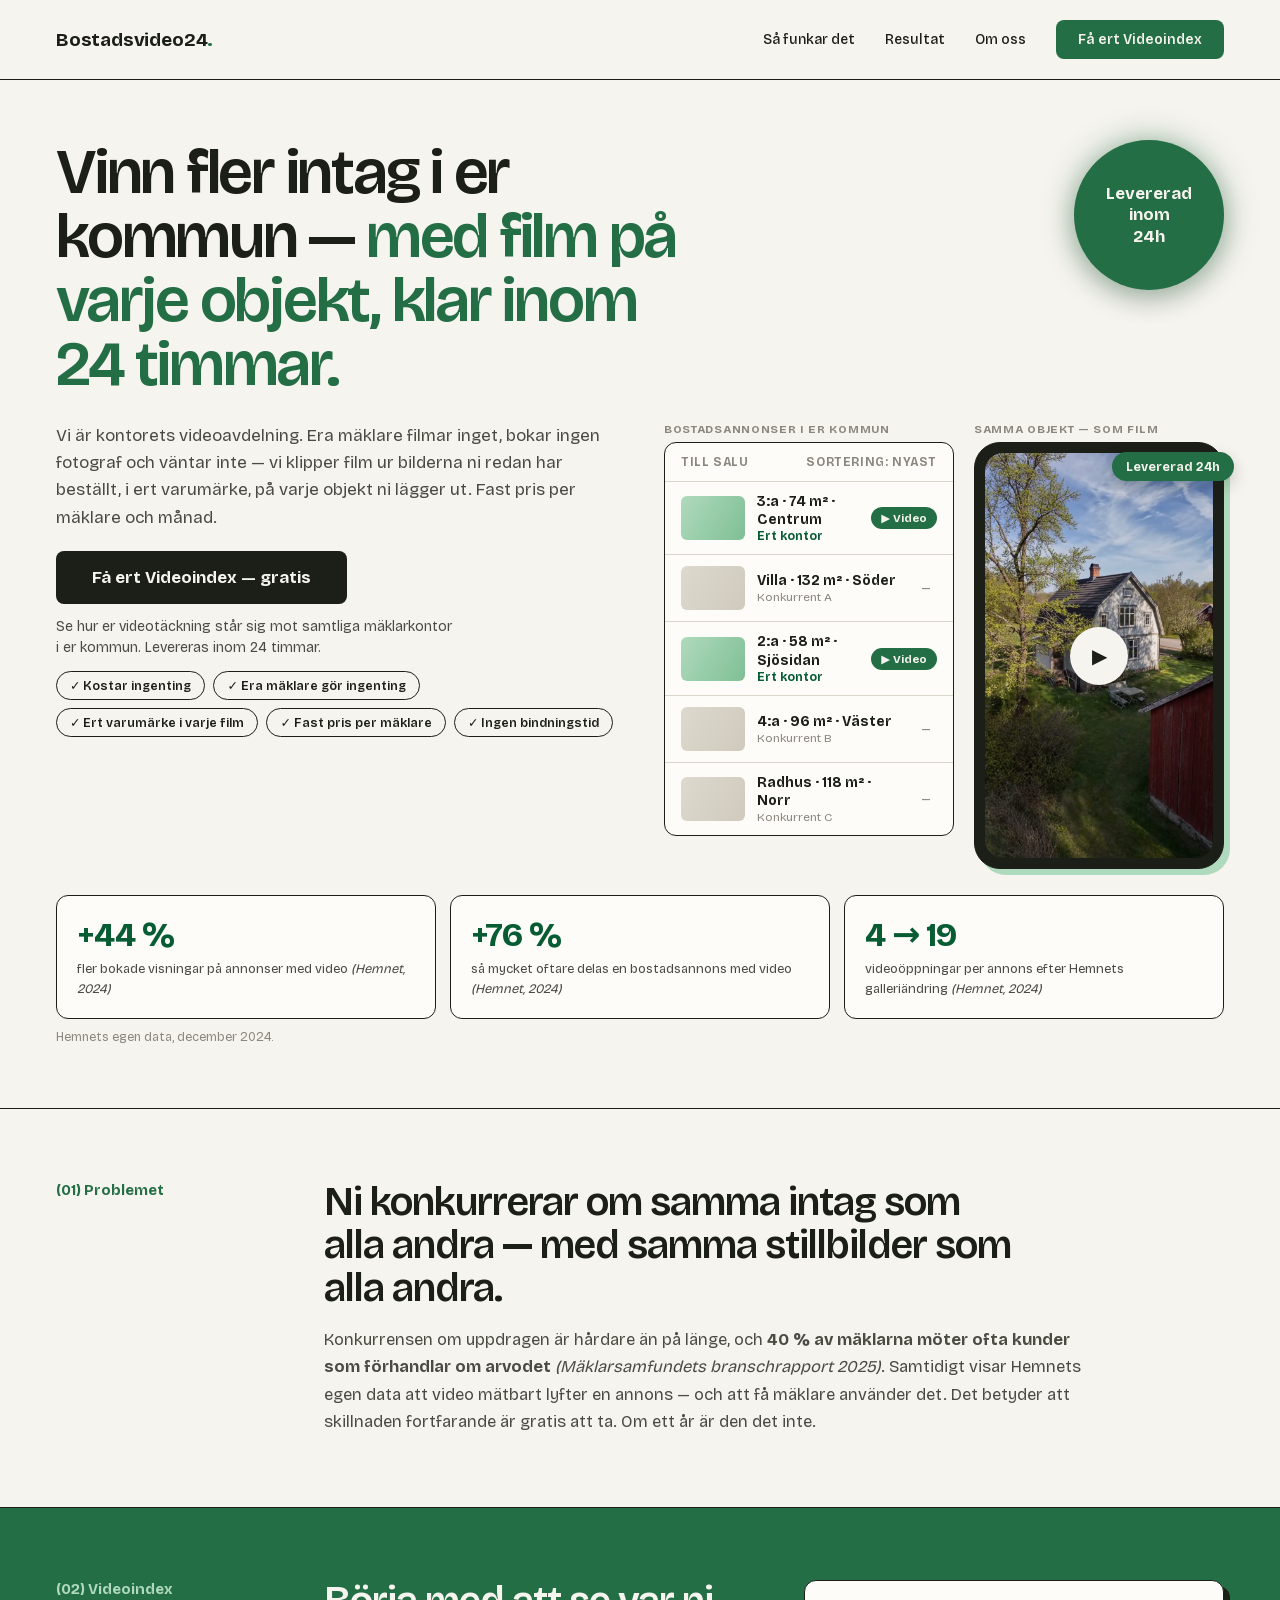
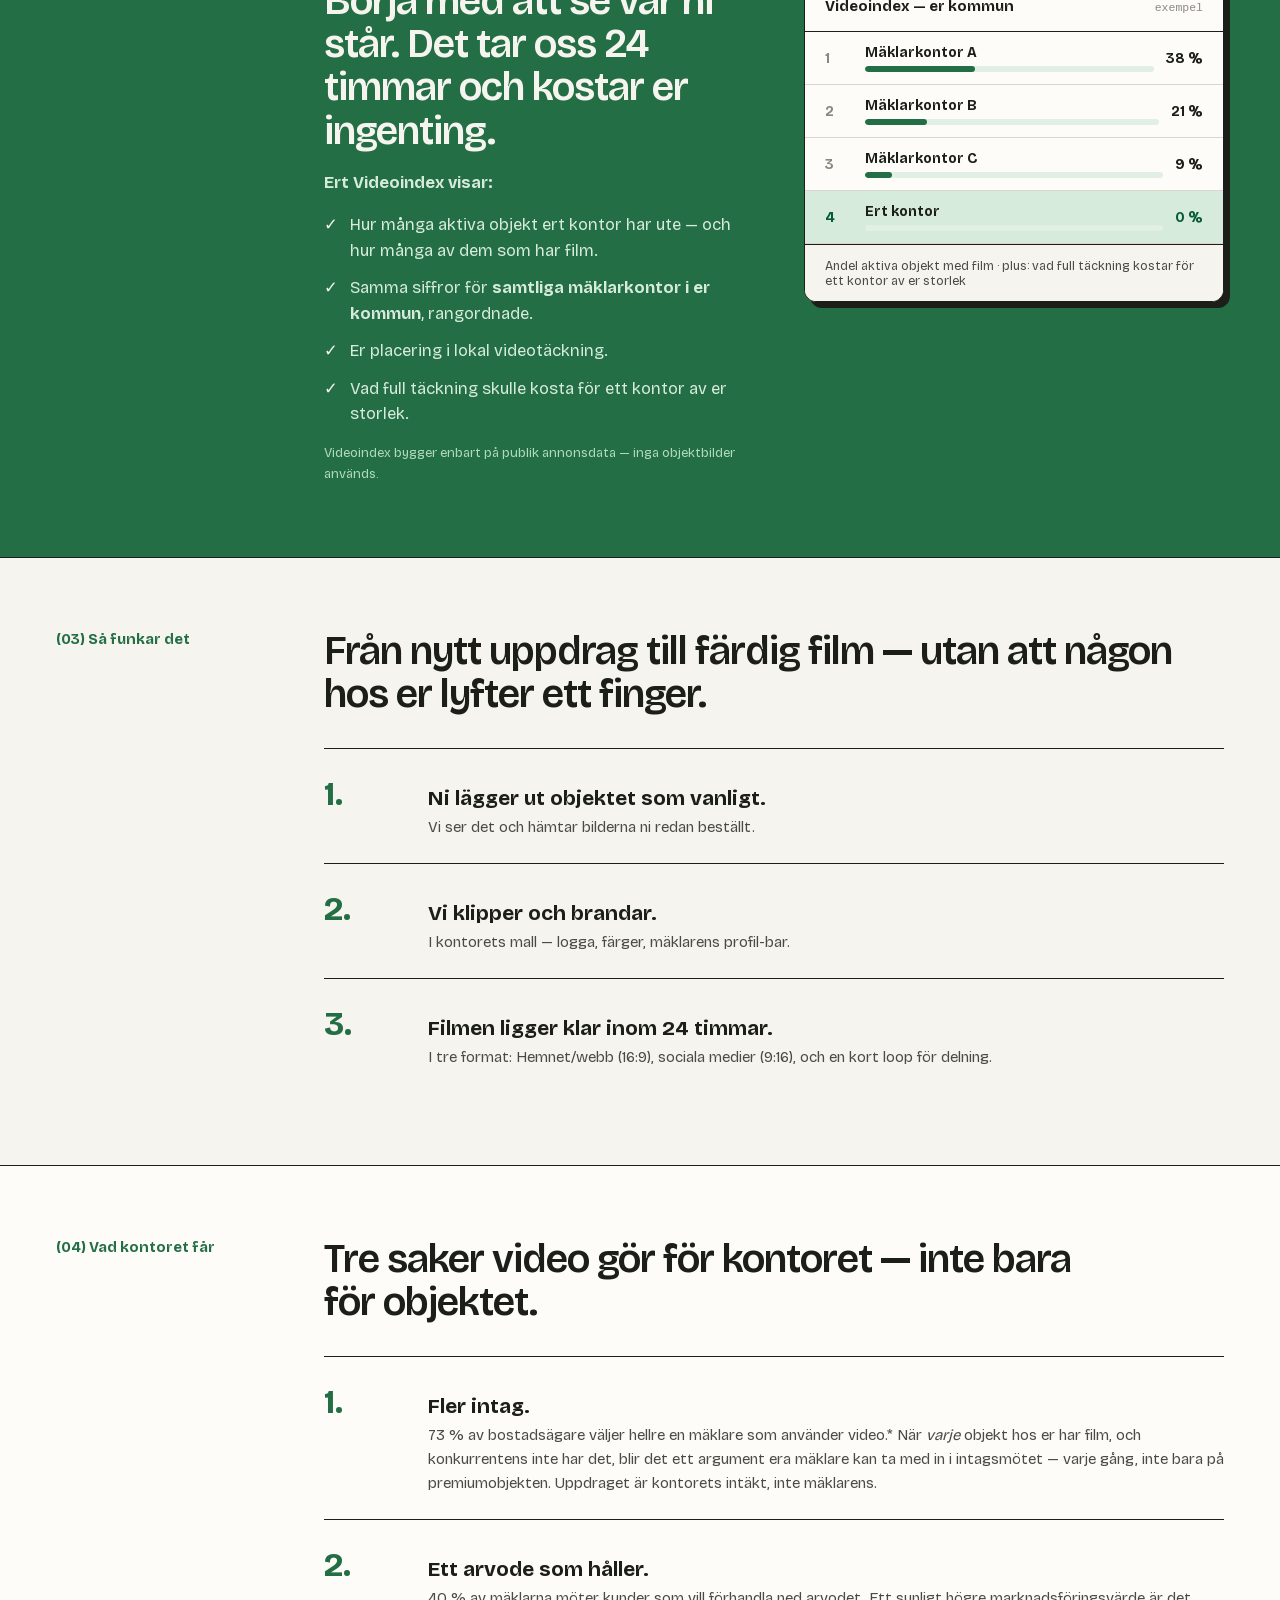
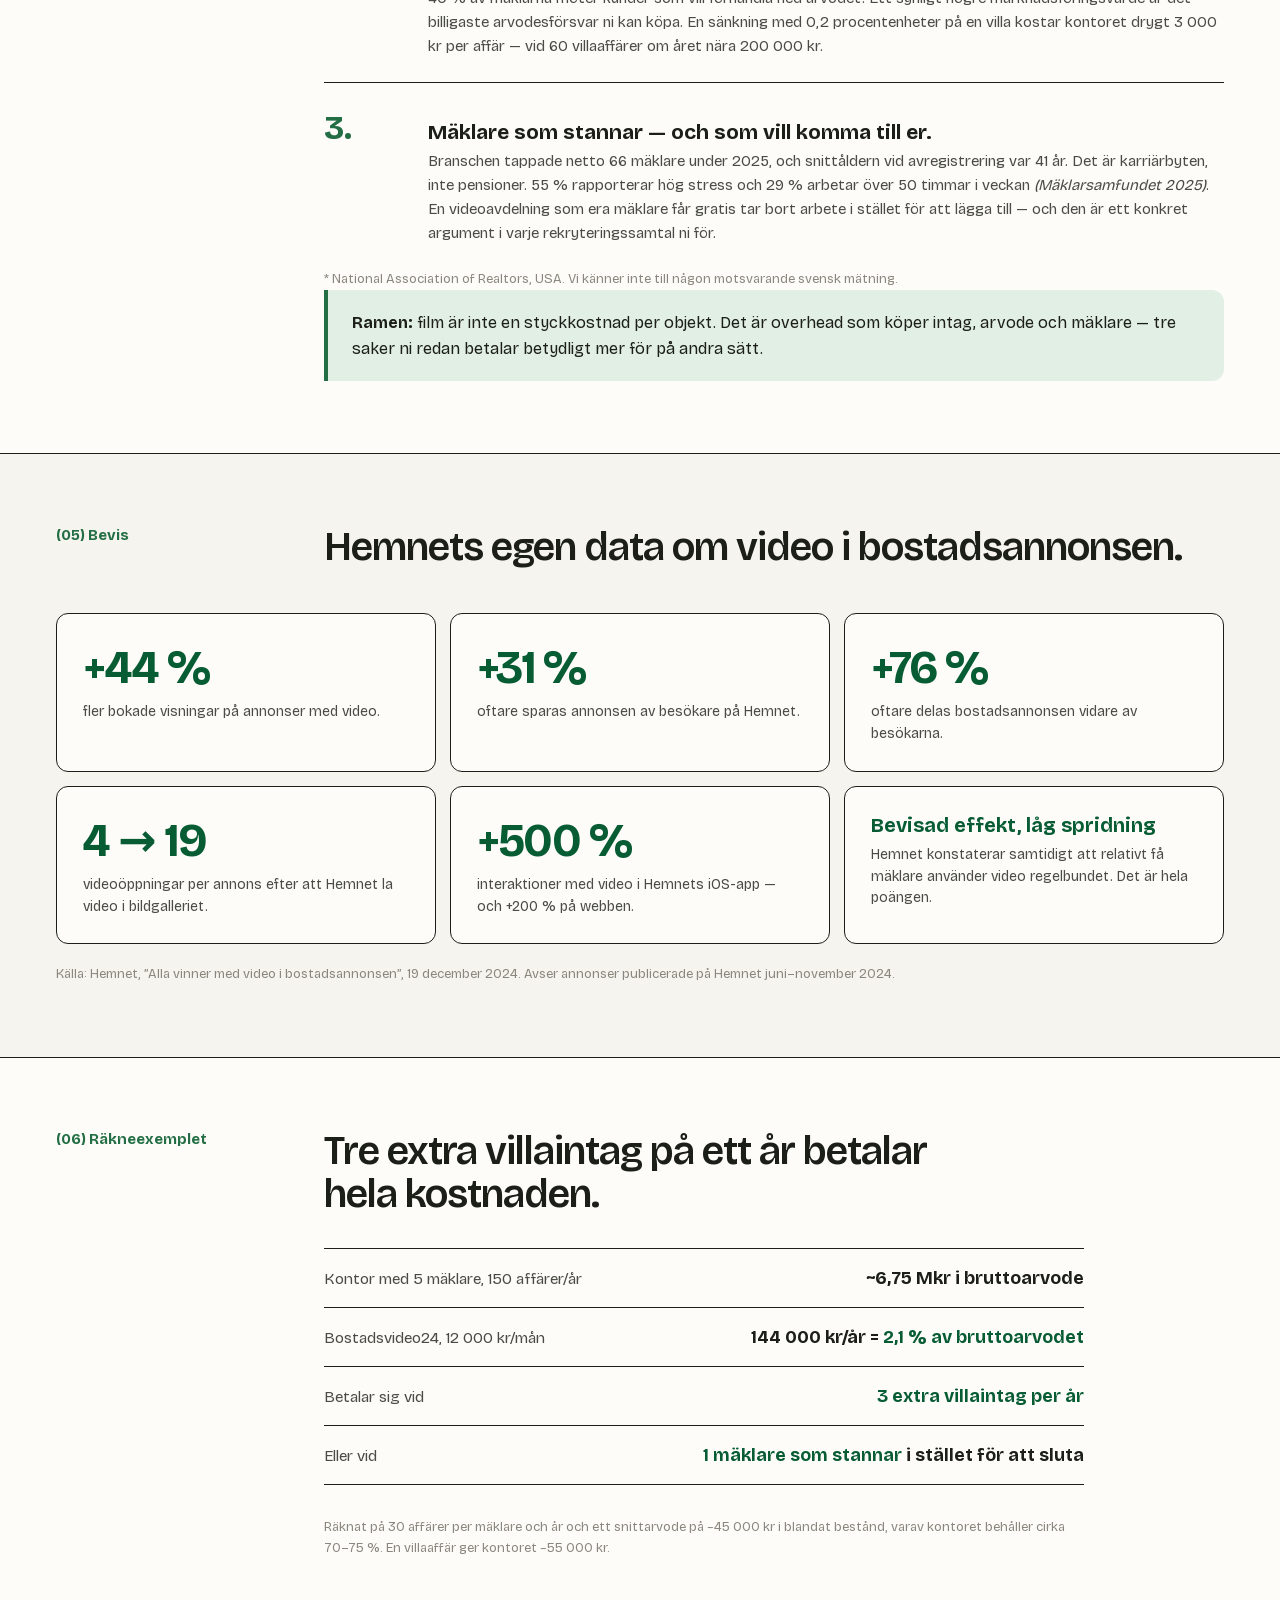
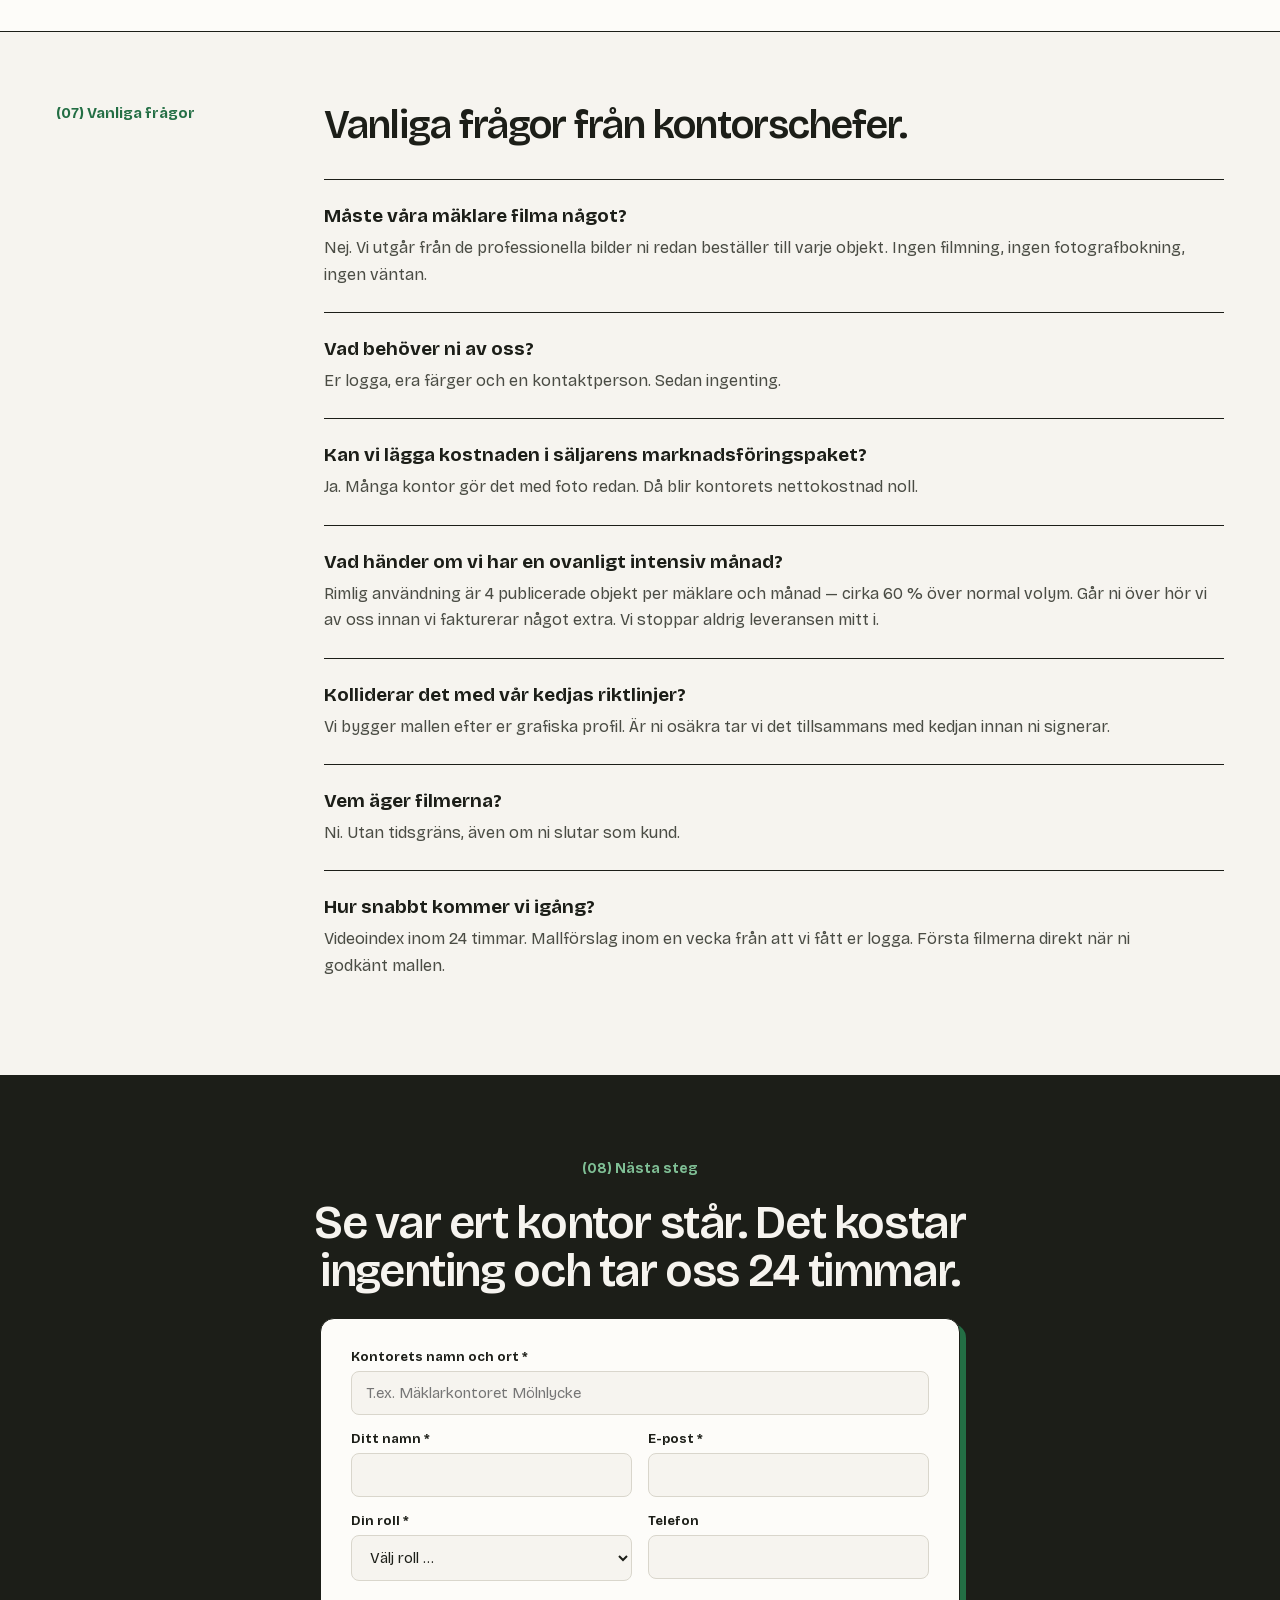
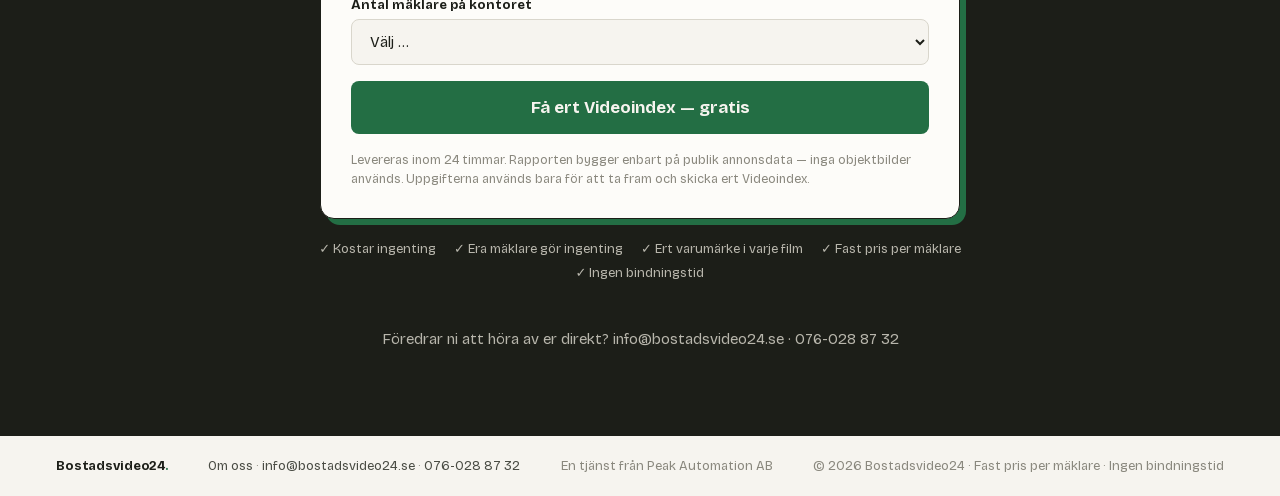
==== commit 7071d8c5: "Ta bort prisavsnittet och prislänken från sajten Prislistan ligger inte längre publikt. Borttaget:  " ====
--- a/index.html
+++ b/index.html
@@ -101,52 +101,7 @@
       "description": "Bostadsvideo24 fungerar som mäklarkontorets videoavdelning: film på varje publicerat objekt, klippt ur de professionella bilder kontoret redan beställt — ingen filmning på plats. Leverans inom 24 timmar i tre format: 16:9 för Hemnet och webb, 9:16 för sociala medier samt en kort loop för delning. Produceras i kontorets mallar och varumärke. Fast pris per mäklare och månad, alla objekt ingår. Nya kontor börjar med ett gratis Videoindex — en rapport över kontorets videotäckning jämfört med samtliga mäklarkontor i kommunen.",
       "provider": { "@id": "https://www.bostadsvideo24.se/#organization" },
       "areaServed": { "@type": "Country", "name": "Sverige" },
-      "audience": { "@type": "BusinessAudience", "name": "Franchisetagare, kontorschefer och VD för mäklarföretag" },
-      "hasOfferCatalog": {
-        "@type": "OfferCatalog",
-        "name": "Fast pris per mäklare och månad",
-        "itemListElement": [
-          {
-            "@type": "Offer",
-            "name": "Kontor med 3–5 mäklare",
-            "description": "2 400 kr per mäklare och månad exkl. moms. Alla publicerade objekt ingår (rimlig användning: upp till 4 objekt per mäklare och månad). Minst 3 platser. Uppstart och mallbygge 0 kr. Ingen bindningstid — 30 dagars uppsägning.",
-            "price": "2400",
-            "priceCurrency": "SEK",
-            "priceSpecification": {
-              "@type": "UnitPriceSpecification",
-              "price": "2400",
-              "priceCurrency": "SEK",
-              "unitText": "per mäklare och månad"
-            }
-          },
-          {
-            "@type": "Offer",
-            "name": "Kontor med 6–9 mäklare",
-            "description": "2 100 kr per mäklare och månad exkl. moms. Alla publicerade objekt ingår (rimlig användning: upp till 4 objekt per mäklare och månad). Uppstart och mallbygge 0 kr. Ingen bindningstid — 30 dagars uppsägning.",
-            "price": "2100",
-            "priceCurrency": "SEK",
-            "priceSpecification": {
-              "@type": "UnitPriceSpecification",
-              "price": "2100",
-              "priceCurrency": "SEK",
-              "unitText": "per mäklare och månad"
-            }
-          },
-          {
-            "@type": "Offer",
-            "name": "Kontor med 10 eller fler mäklare",
-            "description": "1 900 kr per mäklare och månad exkl. moms. Alla publicerade objekt ingår (rimlig användning: upp till 4 objekt per mäklare och månad). Uppstart och mallbygge 0 kr. Ingen bindningstid — 30 dagars uppsägning.",
-            "price": "1900",
-            "priceCurrency": "SEK",
-            "priceSpecification": {
-              "@type": "UnitPriceSpecification",
-              "price": "1900",
-              "priceCurrency": "SEK",
-              "unitText": "per mäklare och månad"
-            }
-          }
-        ]
-      }
+      "audience": { "@type": "BusinessAudience", "name": "Franchisetagare, kontorschefer och VD för mäklarföretag" }
     },
     {
       "@type": "VideoObject",
@@ -246,7 +201,7 @@
   <nav class="nav">
     <div class="logo">Bostadsvideo24<span class="logo-dot">.</span></div>
     <div class="nav-links">
-      <a href="#process">Så funkar det</a><a href="#resultat">Resultat</a><a href="#priser">Priser</a><a href="/om-oss">Om oss</a>
+      <a href="#process">Så funkar det</a><a href="#resultat">Resultat</a><a href="/om-oss">Om oss</a>
       <a href="#videoindex" class="btn-nav">Få ert Videoindex</a>
     </div>
   </nav>
@@ -446,37 +401,10 @@
     <p class="stats-source">Källa: Hemnet, <a href="https://www.hemnet.se/artiklar/guider/2024/12/19/alla-vinner-med-video-i-bostadsannonsen" rel="nofollow noopener" target="_blank">”Alla vinner med video i bostadsannonsen”</a>, 19 december 2024. Avser annonser publicerade på Hemnet juni–november 2024.</p>
   </section>
 
-  <!-- (06) Pris (spec §3.6) -->
-  <section id="priser" class="section">
-    <div class="section-grid pricing-head">
-      <span class="section-label">(06) Pris</span>
-      <h2>Ett fast pris per mäklare. Alla era objekt ingår.</h2>
-    </div>
-    <div class="section-grid">
-      <span></span>
-      <div class="section-body" style="max-width: 860px;">
-        <div class="price-table-wrap">
-          <table class="price-table">
-            <thead>
-              <tr><th scope="col">Kontorets storlek</th><th scope="col">Pris per mäklare och månad</th><th scope="col">Exempel</th></tr>
-            </thead>
-            <tbody>
-              <tr><td>3–5 mäklare</td><td class="pt-price">2 400 kr</td><td class="pt-ex">5 mäklare = 12 000 kr/mån</td></tr>
-              <tr><td>6–9 mäklare</td><td class="pt-price">2 100 kr</td><td class="pt-ex">8 mäklare = 16 800 kr/mån</td></tr>
-              <tr><td>10+ mäklare</td><td class="pt-price">1 900 kr</td><td class="pt-ex">12 mäklare = 22 800 kr/mån</td></tr>
-            </tbody>
-          </table>
-        </div>
-        <p class="price-note">Alla priser exkl. moms. Minst 3 platser. Rimlig användning: upp till 4 publicerade objekt per mäklare och månad. Uppstart och mallbygge i ert varumärke: 0 kr. Ingen bindningstid — 30 dagars uppsägning.</p>
-        <p class="callout">Ett kontor med fem mäklare betalar 12 000 kr/mån och får film på varje objekt de lägger ut. Vid normal volym — cirka 150 objekt om året — blir det <strong>under 1 000 kr per film</strong>. En bostadsfilm köpt styckvis kostar normalt 1 700–3 000 kr och kräver att en fotograf åker ut och att någon hos er bokar tiden.</p>
-      </div>
-    </div>
-  </section>
-
-  <!-- (07) Räkneexemplet (spec §3.7) -->
+  <!-- (06) Räkneexemplet (spec §3.7) -->
   <section id="kalkyl" class="section section--card-bg">
     <div class="section-grid">
-      <span class="section-label">(07) Räkneexemplet</span>
+      <span class="section-label">(06) Räkneexemplet</span>
       <div class="section-body">
         <h2>Tre extra villaintag på ett år betalar hela kostnaden.</h2>
         <dl class="calc-rows">
@@ -490,14 +418,14 @@
     </div>
   </section>
 
-  <!-- (08) Vanliga frågor (spec §3.8) -->
+  <!-- (07) Vanliga frågor (spec §3.8) -->
   <!--
     FAQ:n speglar FAQPage-blocket i <head> ord för ord. Ändrar du texten här
     måste JSON-LD ändras likadant — annars är markupen felaktig.
   -->
   <section id="fragor" class="section">
     <div class="section-grid">
-      <span class="section-label">(08) Vanliga frågor</span>
+      <span class="section-label">(07) Vanliga frågor</span>
       <div class="faq">
         <h2>Vanliga frågor från kontorschefer.</h2>
         <div>
@@ -534,10 +462,10 @@
     </div>
   </section>
 
-  <!-- (09) Avslutande CTA + formuläret (spec §3.9 + §5) -->
+  <!-- (08) Avslutande CTA + formuläret (spec §3.9 + §5) -->
   <section id="videoindex" class="final-cta">
     <div class="final-cta-inner">
-      <span class="section-label">(09) Nästa steg</span>
+      <span class="section-label">(08) Nästa steg</span>
       <h2>Se var ert kontor står. Det kostar ingenting och tar oss 24 timmar.</h2>
       <form id="videoindex-form" class="vi-card vi-grid" method="post" enctype="text/plain"
             action="mailto:info@bostadsvideo24.se?subject=Videoindex">
--- a/assets/css/style.css
+++ b/assets/css/style.css
@@ -434,6 +434,9 @@
   .hero { padding-top: 40px; padding-bottom: 48px; }
   .section { padding-top: 52px; padding-bottom: 52px; }
   .hero-top { flex-direction: column-reverse; align-items: flex-start; }
+  /* Badgen kostar ~200px ovanför H1 på mobil — tiden bärs redan av H1:n
+     och telefonens "Levererad 24h"-tagg (spec §1: H1 + CTA ska äga ATF). */
+  .badge-24h { display: none; }
   .hero h1 { font-size: 36px; }
   .step { grid-template-columns: 56px 1fr; gap: 14px; }
   .footer { justify-content: center; text-align: center; }
@@ -479,14 +482,16 @@
 .novideo { font-size: 11.5px; font-weight: 600; color: var(--faint); padding: 4px 6px; }
 
 /* ---------- Hero: telefonram + leverans-tagg ---------- */
-.phone-wrap { position: relative; max-width: 250px; margin: 0 auto; }
+/* OBS: ingen margin:auto här — auto-marginal på tväraxeln i flex-kolumnen
+   stoppar stretch och kollapsar bredden till innehållet (= 0, knappen är absolut). */
+.phone-wrap { position: relative; width: 100%; max-width: 250px; }
 .phone {
   border: var(--border); border-radius: 26px; padding: 10px; background: var(--ink);
   box-shadow: 6px 6px 0 var(--accent-pale);
 }
 .phone .media-frame--vertical { border: none; border-radius: 18px; }
 .deliver-tag {
-  position: absolute; top: -14px; right: -12px; z-index: 2;
+  position: absolute; top: 10px; right: -10px; z-index: 2;
   background: var(--accent); color: var(--bg);
   font-size: 12.5px; font-weight: 700; padding: 7px 14px; border-radius: 99px;
   box-shadow: 0 6px 16px rgba(28, 30, 24, 0.22);
@@ -541,8 +546,11 @@
 /* ---------- Videoindex-sektionen: tvåspalt + punktlista ---------- */
 .vi-grid2 { display: grid; grid-template-columns: 1fr 420px; gap: 44px; align-items: start; }
 .vi-list { margin: 0; padding: 0; list-style: none; display: flex; flex-direction: column; gap: 12px; font-size: 16.5px; line-height: 1.55; }
-.vi-list li { display: flex; gap: 10px; }
-.vi-list .check { flex: none; }
+/* OBS: li får inte vara flex — textnoderna runt <strong> blir då egna
+   anonyma flex-items och texten sprids ut med luckor. Bocken ligger
+   absolut i stället, så innehållet flödar som vanlig text. */
+.vi-list li { position: relative; padding-left: 26px; }
+.vi-list .check { position: absolute; left: 0; top: 0; }
 .section--solution .vi-list { color: var(--accent-paler); }
 .section--solution .vi-list .check { color: var(--bg); }
 .section--solution .footnote { color: var(--accent-pale); }
@@ -616,7 +624,6 @@
 @media (max-width: 960px) {
   .hero-stats { grid-template-columns: repeat(3, 1fr); }
   .hero-media-grid { grid-template-columns: 1fr; }
-  .phone-wrap { margin: 0; }
   .deliver-tag { right: 10px; }
 }
 @media (max-width: 720px) {
